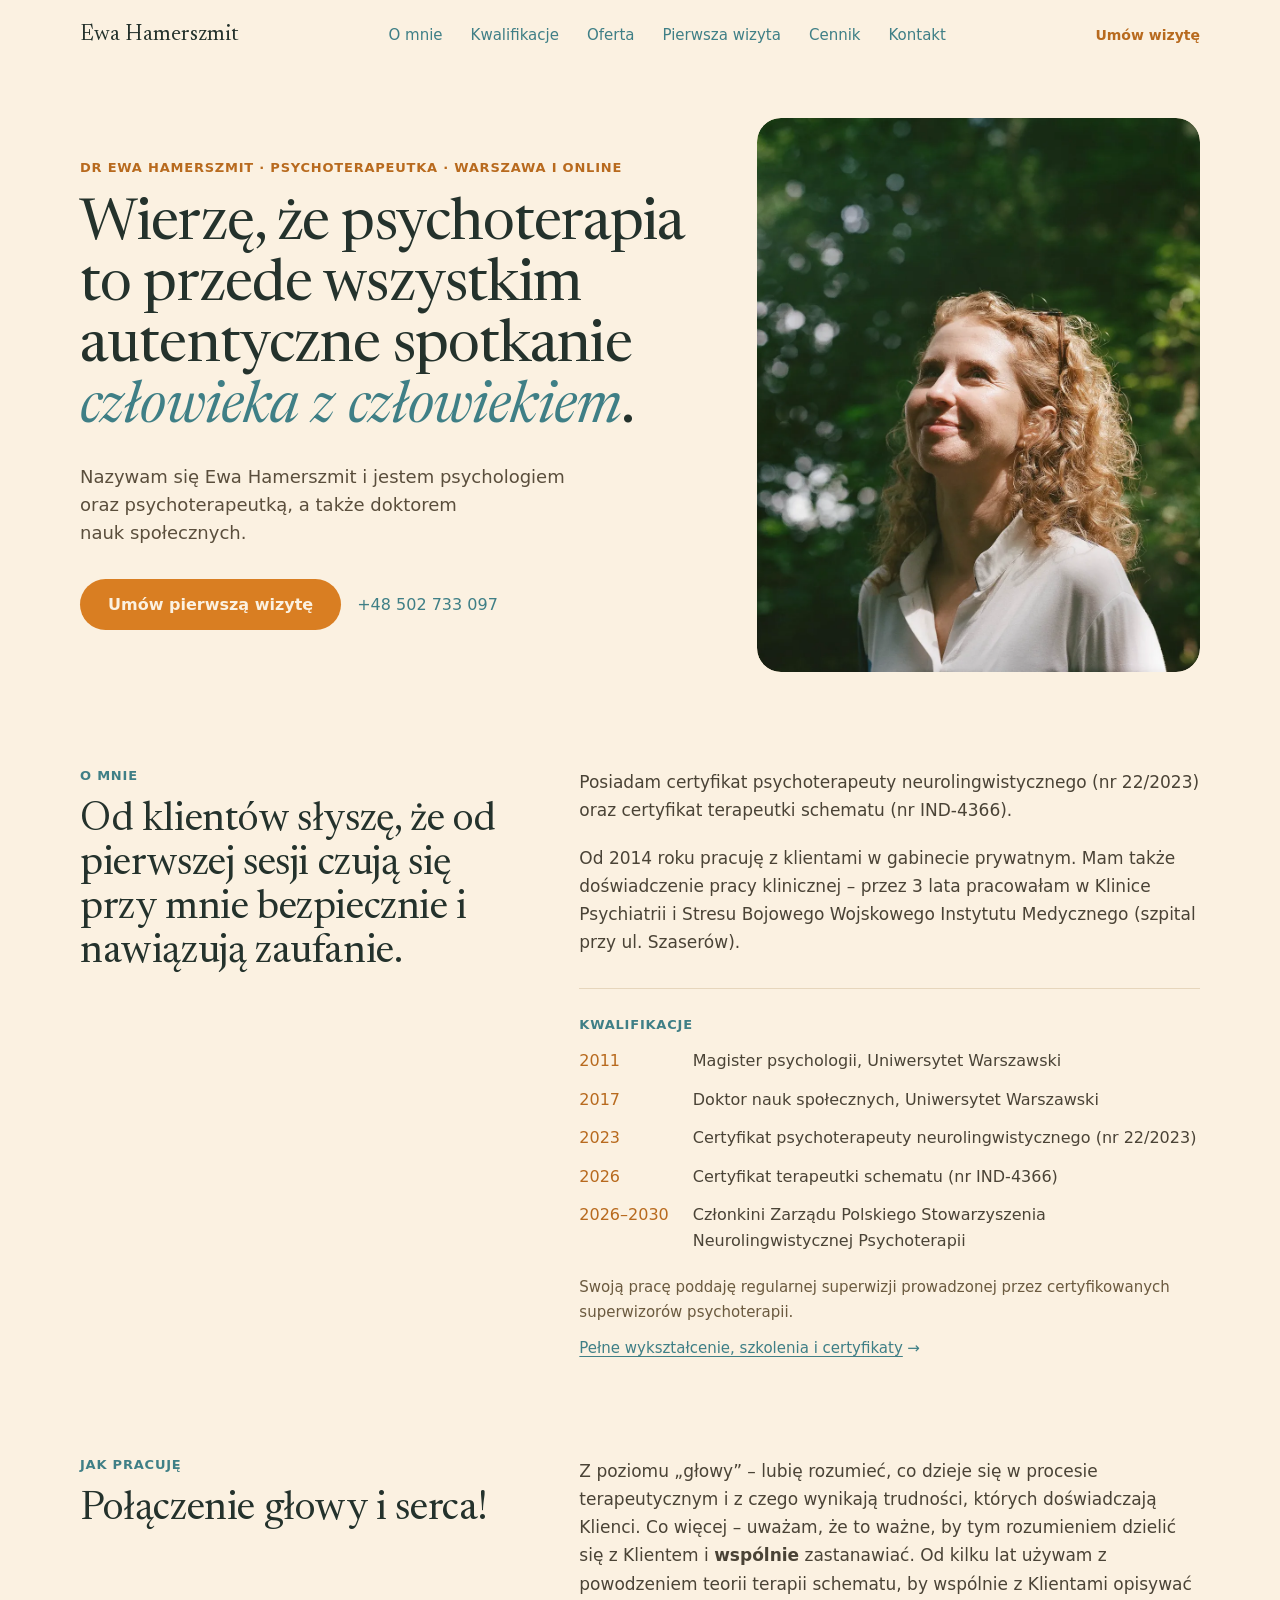
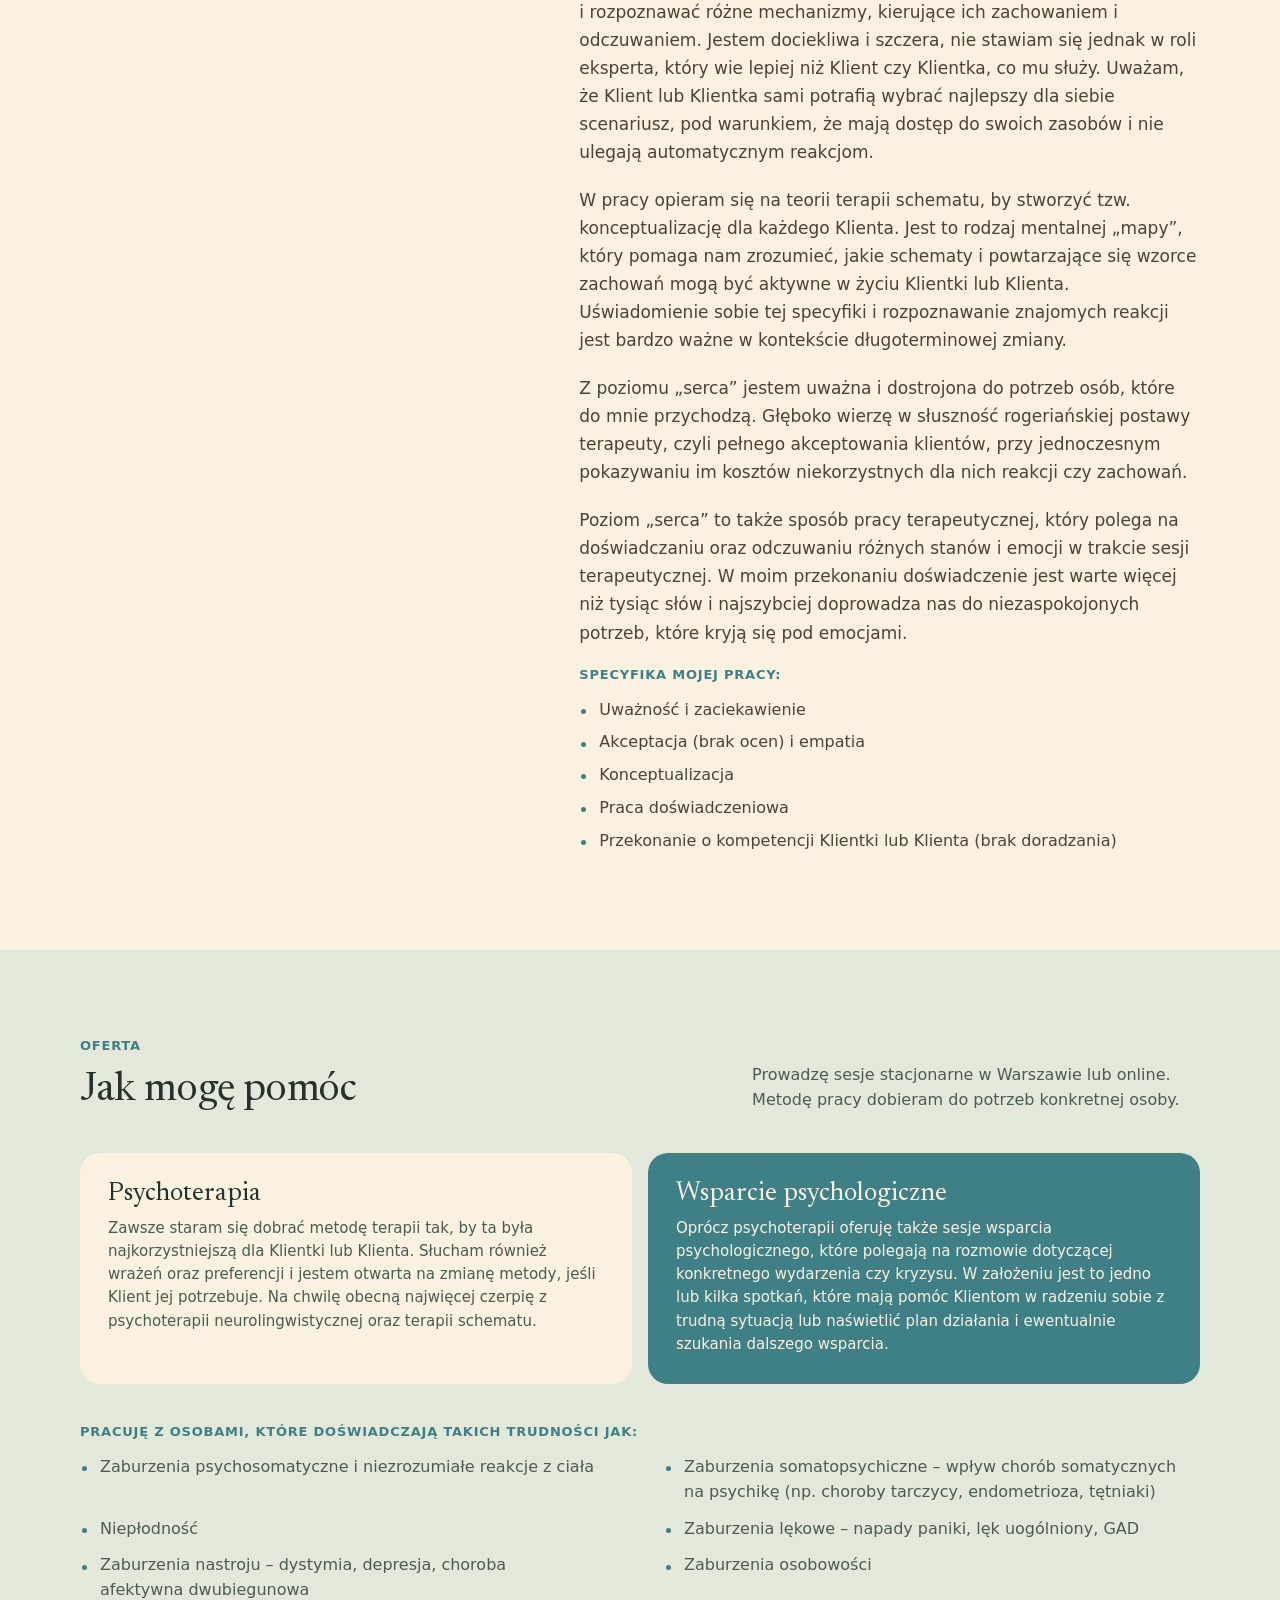
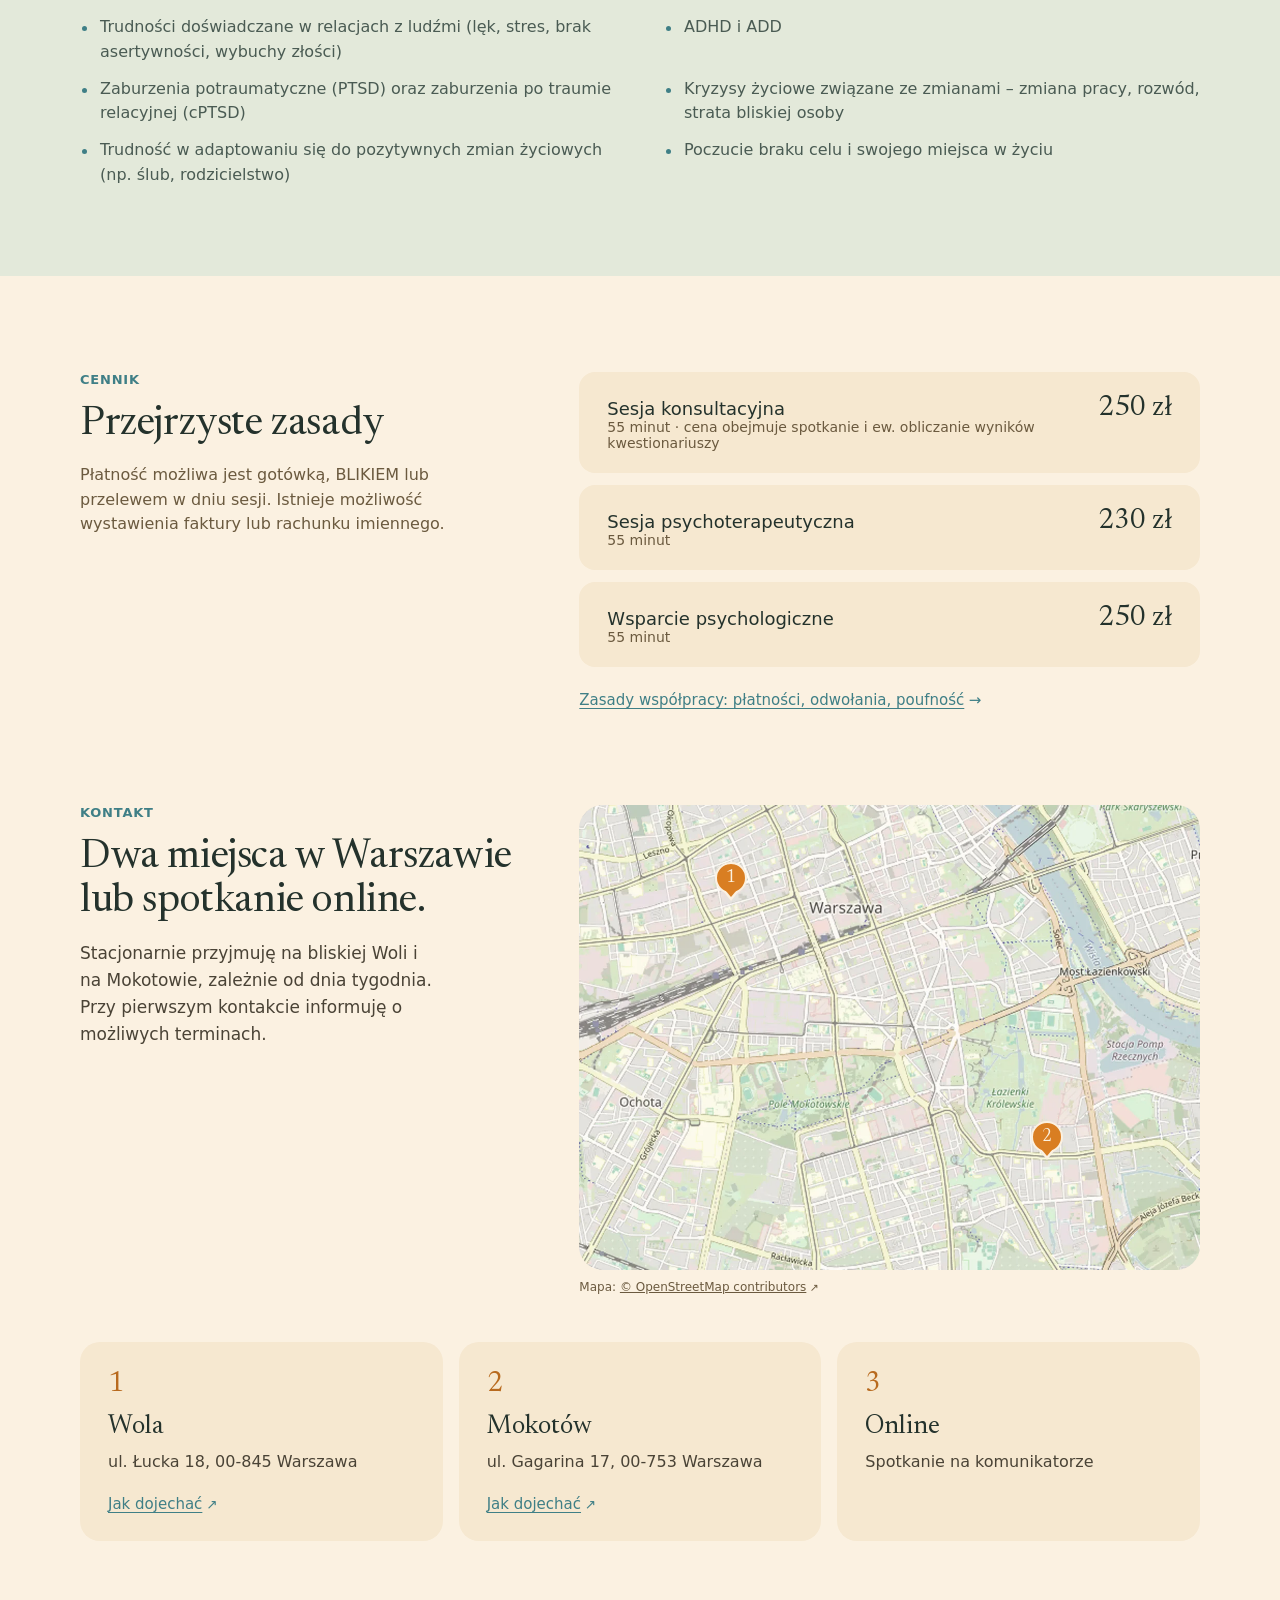
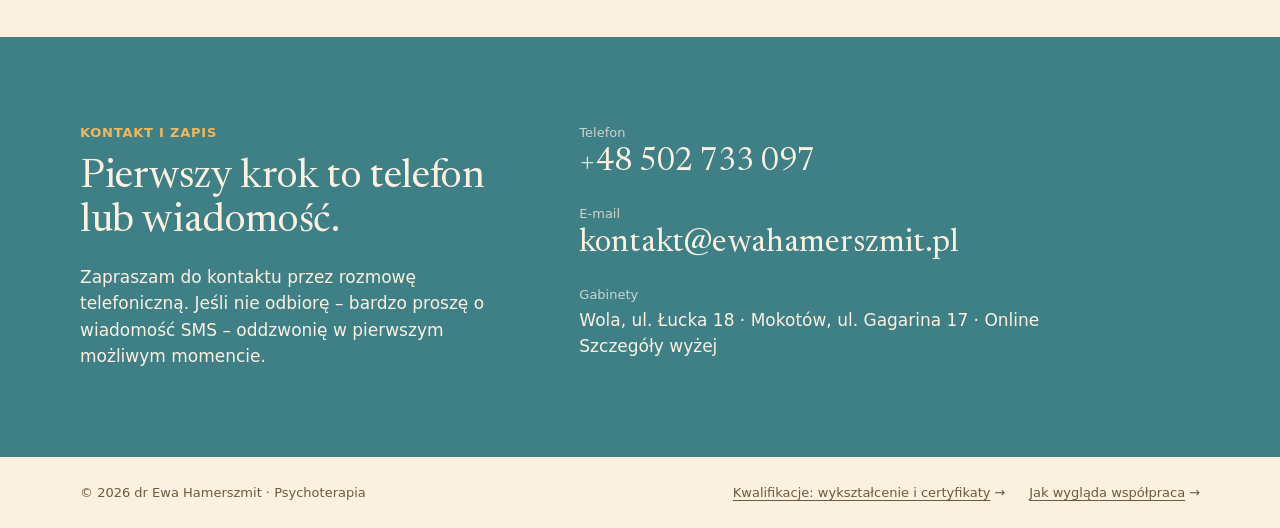
==== index.html @ 4d5da5e4 "Cennik: Wsparcie psychologiczne 55 minut Co-Authored-By: Claude Opus 5.5 <noreply@anthropic.com>" ====
<!DOCTYPE html>
<html lang="pl">
<head>
<meta charset="utf-8">
<meta name="viewport" content="width=device-width, initial-scale=1">

<title>dr Ewa Hamerszmit — psychoterapeutka w Warszawie i online</title>
<meta name="description" content="Psychoterapia neurolingwistyczna i terapia schematu dla dorosłych. Dr Ewa Hamerszmit, psycholog i psychoterapeutka. Gabinety w Warszawie oraz spotkania online.">

<!-- TODO: klientka — domena ewahamerszmit.pl jeszcze niekupiona (canonical, og:url, og:image, JSON-LD) -->
<link rel="canonical" href="https://ewahamerszmit.pl/">

<meta property="og:type" content="website">
<meta property="og:locale" content="pl_PL">
<meta property="og:title" content="dr Ewa Hamerszmit — psychoterapeutka w Warszawie i online">
<meta property="og:description" content="Psychoterapia neurolingwistyczna i terapia schematu dla dorosłych. Gabinety w Warszawie oraz spotkania online.">
<meta property="og:url" content="https://ewahamerszmit.pl/">
<!-- TODO: klientka — przygotować og-image.png (1200×630 px) w katalogu głównym; plik jeszcze nie istnieje -->
<meta property="og:image" content="https://ewahamerszmit.pl/og-image.png">
<meta name="twitter:card" content="summary">

<meta name="theme-color" content="#FBF1E1">
<link rel="icon" href="favicon.svg" type="image/svg+xml">

<link rel="preload" href="fonts/newsreader-latin.woff2" as="font" type="font/woff2" crossorigin>
<link rel="preload" href="fonts/figtree-latin.woff2" as="font" type="font/woff2" crossorigin>
<link rel="stylesheet" href="css/fonts.css">
<link rel="stylesheet" href="css/styles.css">
<script src="js/nav.js" defer></script>

<!-- TODO: klientka — w JSON-LD do uzupełnienia: e-mail (domena), adresy obu gabinetów w "location" (ulica z numerem, kod pocztowy, współrzędne), domena -->
<script type="application/ld+json">
{
  "@context": "https://schema.org",
  "@type": ["MedicalBusiness", "LocalBusiness"],
  "@id": "https://ewahamerszmit.pl/#gabinet",
  "name": "Ewa Hamerszmit — psychoterapia",
  "description": "Psychoterapia neurolingwistyczna i terapia schematu dla dorosłych. Gabinety w Warszawie (Wola, Mokotów) oraz spotkania online.",
  "url": "https://ewahamerszmit.pl/",
  "telephone": "+48502733097",
  "email": "kontakt@ewahamerszmit.pl",
  "founder": { "@id": "https://ewahamerszmit.pl/#ewa-hamerszmit" },
  "employee": {
    "@type": "Person",
    "@id": "https://ewahamerszmit.pl/#ewa-hamerszmit",
    "name": "Ewa Hamerszmit",
    "honorificPrefix": "dr",
    "jobTitle": "Psycholog, psychoterapeutka",
    "url": "https://ewahamerszmit.pl/kwalifikacje.html",
    "telephone": "+48502733097",
    "alumniOf": { "@type": "CollegeOrUniversity", "name": "Uniwersytet Warszawski" },
    "hasCredential": [
      {
        "@type": "EducationalOccupationalCredential",
        "name": "Certyfikat psychoterapeuty neurolingwistycznego",
        "credentialCategory": "certyfikat",
        "identifier": "22/2023"
      },
      {
        "@type": "EducationalOccupationalCredential",
        "name": "Certyfikat terapeutki schematu",
        "credentialCategory": "certyfikat",
        "identifier": "IND-4366"
      }
    ],
    "memberOf": [
      { "@type": "Organization", "name": "Polskie Stowarzyszenie Neurolingwistycznej Psychoterapii" },
      { "@type": "Organization", "name": "International Society of Schema Therapy" }
    ],
    "knowsAbout": [
      "Psychoterapia neurolingwistyczna",
      "Terapia schematu",
      "Zaburzenia lękowe",
      "Depresja",
      "Zaburzenia potraumatyczne",
      "Zaburzenia psychosomatyczne",
      "Zaburzenia osobowości",
      "ADHD u dorosłych",
      "Niepłodność",
      "Kryzysy życiowe"
    ]
  },
  "location": [
    {
      "@type": "Place",
      "name": "Gabinet Wola",
      "address": {
        "@type": "PostalAddress",
        "streetAddress": "ul. Łucka 18",
        "addressLocality": "Warszawa",
        "postalCode": "00-845",
        "addressCountry": "PL"
      },
      "geo": { "@type": "GeoCoordinates", "latitude": 52.23269, "longitude": 20.98764 }
    },
    {
      "@type": "Place",
      "name": "Gabinet Mokotów",
      "address": {
        "@type": "PostalAddress",
        "streetAddress": "ul. Jurija Gagarina 17",
        "addressLocality": "Warszawa",
        "postalCode": "00-753",
        "addressCountry": "PL"
      },
      "geo": { "@type": "GeoCoordinates", "latitude": 52.20633, "longitude": 21.03996 }
    }
  ],
  "areaServed": [
    { "@type": "City", "name": "Warszawa" },
    { "@type": "Country", "name": "Polska" }
  ],
  "knowsAbout": [
    "Psychoterapia neurolingwistyczna",
    "Terapia schematu",
    "Wsparcie psychologiczne",
    "Zaburzenia lękowe",
    "Depresja",
    "Zaburzenia potraumatyczne",
    "Zaburzenia psychosomatyczne"
  ],
  "priceRange": "230–250 zł",
  "currenciesAccepted": "PLN",
  "paymentAccepted": "Gotówka, BLIK, przelew",
  "hasOfferCatalog": {
    "@type": "OfferCatalog",
    "name": "Cennik",
    "itemListElement": [
      {
        "@type": "Offer",
        "price": "250",
        "priceCurrency": "PLN",
        "itemOffered": { "@type": "Service", "name": "Sesja konsultacyjna", "description": "55 min; obejmuje ewentualne opracowanie kwestionariuszy" }
      },
      {
        "@type": "Offer",
        "price": "230",
        "priceCurrency": "PLN",
        "itemOffered": { "@type": "Service", "name": "Sesja psychoterapeutyczna", "description": "55 min; stacjonarnie w Warszawie lub online" }
      },
      {
        "@type": "Offer",
        "price": "250",
        "priceCurrency": "PLN",
        "itemOffered": { "@type": "Service", "name": "Wsparcie psychologiczne", "description": "55 min" }
      }
    ]
  }
}
</script>
</head>
<body>

<a class="skip-link" href="#tresc">Przejdź do treści</a>

<header>
  <nav class="nav wrap" id="nawigacja" aria-label="Główna nawigacja">
    <a class="nav__logo" href="#top">Ewa Hamerszmit</a>

    <ul class="nav__links" id="menu">
      <li><a href="#o-mnie">O mnie</a></li>
      <li><a href="kwalifikacje.html">Kwalifikacje</a></li>
      <li><a href="#oferta">Oferta</a></li>
      <li><a href="pierwsza-wizyta.html">Pierwsza wizyta</a></li>
      <li><a href="#cennik">Cennik</a></li>
      <li><a href="#gabinety">Kontakt</a></li>
    </ul>

    <div class="nav__actions">
      <a class="nav__cta" href="#kontakt">Umów wizytę</a>
      <!-- Przycisk menu mobilnego: odsłaniany przez js/nav.js (bez JS pozostaje ukryty) -->
      <button class="nav__toggle" type="button" aria-expanded="false" aria-controls="menu" hidden>
        <span class="nav__toggle-bars" aria-hidden="true"></span>
        <span class="visually-hidden">Menu</span>
      </button>
    </div>
  </nav>
</header>

<main id="tresc" tabindex="-1">

  <!-- ===== Hero ===== -->
  <section id="top" class="wrap g2 hero sec" aria-labelledby="hero-title">
    <div>
      <p class="eyebrow eyebrow--hero">DR EWA HAMERSZMIT · PSYCHOTERAPEUTKA · WARSZAWA I ONLINE</p>
      <h1 class="hero__title" id="hero-title">Wierzę, że psychoterapia to przede wszystkim autentyczne spotkanie <em>człowieka&nbsp;z człowiekiem</em>.</h1>
      <p class="hero__lead">Nazywam się Ewa Hamerszmit i jestem psychologiem oraz psychoterapeutką, a także doktorem nauk społecznych.</p>
      <div class="hero__actions">
        <a class="btn" href="#kontakt">Umów pierwszą wizytę</a>
        <!-- TODO: klientka — potwierdzić, że numer BLIK to też numer kontaktowy -->
        <a class="hero__phone" href="tel:+48502733097">+48 502 733 097</a>
      </div>
    </div>
    <div class="hero__media">
      <div class="portrait portrait--hero">
        <img src="img/portret-hero.webp" alt="Ewa Hamerszmit, psychoterapeutka, portret" width="1000" height="1250" loading="eager" fetchpriority="high" decoding="async">
      </div>
    </div>
  </section>

  <!-- ===== O mnie (skrót; pełna wersja na podstronie kwalifikacje.html) ===== -->
  <section id="o-mnie" class="wrap g2 sec--bottom" aria-labelledby="o-mnie-title">
    <div>
      <p class="eyebrow">O MNIE</p>
      <h2 class="h2 about__title" id="o-mnie-title">Od klientów słyszę, że od pierwszej sesji czują się przy mnie bezpiecznie i nawiązują zaufanie.</h2>
    </div>
    <div class="about__body">
      <p>Posiadam certyfikat psychoterapeuty neurolingwistycznego (nr 22/2023) oraz certyfikat terapeutki schematu (nr IND-4366).</p>
      <!-- TODO: klientka — potwierdzić nazwę: w tekście źródłowym raz „Wojskowy”, raz „Warszawski Instytut Medyczny” -->
      <p>Od 2014 roku pracuję z klientami w gabinecie prywatnym. Mam także doświadczenie pracy klinicznej – przez 3 lata pracowałam w Klinice Psychiatrii i Stresu Bojowego Wojskowego Instytutu Medycznego (szpital przy ul. Szaserów).</p>
      <div class="edu">
        <h3 class="eyebrow" id="edu-title">KWALIFIKACJE</h3>
        <dl class="edu__list" aria-labelledby="edu-title">
          <dt>2011</dt>
          <dd>Magister psychologii, Uniwersytet Warszawski</dd>
          <dt>2017</dt>
          <dd>Doktor nauk społecznych, Uniwersytet Warszawski</dd>
          <dt>2023</dt>
          <dd>Certyfikat psychoterapeuty neurolingwistycznego (nr 22/2023)</dd>
          <dt>2026</dt>
          <dd>Certyfikat terapeutki schematu (nr IND-4366)</dd>
          <dt>2026–2030</dt>
          <dd>Członkini Zarządu Polskiego Stowarzyszenia Neurolingwistycznej Psychoterapii</dd>
        </dl>
        <p class="edu__note">Swoją pracę poddaję regularnej superwizji prowadzonej przez certyfikowanych superwizorów psychoterapii.</p>
        <a class="text-link link-page" href="kwalifikacje.html">Pełne wykształcenie, szkolenia i certyfikaty</a>
      </div>
    </div>
  </section>

  <!-- ===== Jak pracuję ===== -->
  <section id="jak-pracuje" class="wrap g2 sec--bottom" aria-labelledby="jak-pracuje-title">
    <div>
      <p class="eyebrow">JAK PRACUJĘ</p>
      <h2 class="h2 why__title" id="jak-pracuje-title">Połączenie głowy i&nbsp;serca!</h2>
    </div>
    <div class="about__body">
      <p>Z poziomu „głowy” – lubię rozumieć, co dzieje się w procesie terapeutycznym i z czego wynikają trudności, których doświadczają Klienci. Co więcej – uważam, że to ważne, by tym rozumieniem dzielić się z Klientem i <strong>wspólnie</strong> zastanawiać. Od kilku lat używam z powodzeniem teorii terapii schematu, by wspólnie z Klientami opisywać i rozpoznawać różne mechanizmy, kierujące ich zachowaniem i odczuwaniem. Jestem dociekliwa i szczera, nie stawiam się jednak w roli eksperta, który wie lepiej niż Klient czy Klientka, co mu służy. Uważam, że Klient lub Klientka sami potrafią wybrać najlepszy dla siebie scenariusz, pod warunkiem, że mają dostęp do swoich zasobów i nie ulegają automatycznym reakcjom.</p>
      <p>W pracy opieram się na teorii terapii schematu, by stworzyć tzw. konceptualizację dla każdego Klienta. Jest to rodzaj mentalnej „mapy”, który pomaga nam zrozumieć, jakie schematy i powtarzające się wzorce zachowań mogą być aktywne w życiu Klientki lub Klienta. Uświadomienie sobie tej specyfiki i rozpoznawanie znajomych reakcji jest bardzo ważne w kontekście długoterminowej zmiany.</p>
      <p>Z poziomu „serca” jestem uważna i dostrojona do potrzeb osób, które do mnie przychodzą. Głęboko wierzę w słuszność rogeriańskiej postawy terapeuty, czyli pełnego akceptowania klientów, przy jednoczesnym pokazywaniu im kosztów niekorzystnych dla nich reakcji czy zachowań. </p>
      <p>Poziom „serca” to także sposób pracy terapeutycznej, który polega na doświadczaniu oraz odczuwaniu różnych stanów i emocji w trakcie sesji terapeutycznej. W moim przekonaniu doświadczenie jest warte więcej niż tysiąc słów i najszybciej doprowadza nas do niezaspokojonych potrzeb, które kryją się pod emocjami.</p>
      <div>
        <h3 class="eyebrow" id="specyfika-title">Specyfika mojej pracy:</h3>
        <ul class="bullets" aria-labelledby="specyfika-title">
          <li>Uważność i zaciekawienie</li>
          <li>Akceptacja (brak ocen) i empatia</li>
          <li>Konceptualizacja</li>
          <li>Praca doświadczeniowa</li>
          <li>Przekonanie o kompetencji Klientki lub Klienta (brak doradzania)</li>
          
        </ul>
      </div>
    </div>
  </section>

  <!-- ===== Oferta (pas pełnej szerokości) ===== -->
  <section id="oferta" class="band band--mint" aria-labelledby="oferta-title">
    <div class="wrap">
      <div class="offer__head">
        <div>
          <p class="eyebrow">OFERTA</p>
          <h2 class="h2" id="oferta-title">Jak mogę pomóc</h2>
        </div>
        <p class="offer__intro">Prowadzę sesje stacjonarne w Warszawie lub online. Metodę pracy dobieram do potrzeb konkretnej osoby.</p>
      </div>
      <ul class="offer offer--2">
        <li class="card">
          <h3 class="card__title">Psychoterapia</h3>
          <p class="card__text">Zawsze staram się dobrać metodę terapii tak, by ta była najkorzystniejszą dla Klientki lub Klienta. Słucham również wrażeń oraz preferencji i jestem otwarta na zmianę metody, jeśli Klient jej potrzebuje. Na chwilę obecną najwięcej czerpię z psychoterapii neurolingwistycznej oraz terapii schematu.</p>
        </li>
        <li class="card card--accent">
          <h3 class="card__title">Wsparcie psychologiczne</h3>
          <p class="card__text">Oprócz psychoterapii oferuję także sesje wsparcia psychologicznego, które polegają na rozmowie dotyczącej konkretnego wydarzenia czy kryzysu. W założeniu jest to jedno lub kilka spotkań, które mają pomóc Klientom w radzeniu sobie z trudną sytuacją lub naświetlić plan działania i ewentualnie szukania dalszego wsparcia.</p>
        </li>
      </ul>

      <div class="concerns">
        <h3 class="eyebrow" id="zagadnienia-title">Pracuję z osobami, które doświadczają takich trudności jak:</h3>
        <ul class="bullets bullets--2col" aria-labelledby="zagadnienia-title">
          <li>Zaburzenia psychosomatyczne i niezrozumiałe reakcje z ciała</li>
          <li>Zaburzenia somatopsychiczne – wpływ chorób somatycznych na psychikę (np. choroby tarczycy, endometrioza, tętniaki)
</li>
          <li>Niepłodność</li>
          <li>Zaburzenia lękowe – napady paniki, lęk uogólniony, GAD</li>
          <li>Zaburzenia nastroju – dystymia, depresja, choroba afektywna dwubiegunowa</li>
          <li>Zaburzenia osobowości</li>
          <li>Trudności doświadczane w relacjach z ludźmi (lęk, stres, brak asertywności, wybuchy złości)</li>
          <li>ADHD i ADD</li>
          <li>Zaburzenia potraumatyczne (PTSD) oraz zaburzenia po traumie relacyjnej (cPTSD)</li>
          <li>Kryzysy życiowe związane ze zmianami – zmiana pracy, rozwód, strata bliskiej osoby</li>
          <li>Trudność w adaptowaniu się do pozytywnych zmian życiowych (np. ślub, rodzicielstwo)</li>
          <li>Poczucie braku celu i swojego miejsca w życiu</li>
        </ul>
      </div>
    </div>
  </section>

  <!-- ===== Cennik ===== -->
  <section id="cennik" class="wrap g2 sec" aria-labelledby="cennik-title">
    <div>
      <p class="eyebrow">CENNIK</p>
      <h2 class="h2 pricing__title" id="cennik-title">Przejrzyste zasady</h2>
      <p class="pricing__note">Płatność możliwa jest gotówką, BLIKIEM lub przelewem w dniu sesji. Istnieje możliwość wystawienia faktury lub rachunku imiennego.</p>
    </div>
    <div>
      <ul class="prices">
        <li class="price">
          <div>
            <div class="price__name">Sesja konsultacyjna</div>
            <div class="price__meta">55 minut · cena obejmuje spotkanie i ew. obliczanie wyników kwestionariuszy</div>
          </div>
          <div class="price__amount">250 zł</div>
        </li>
        <li class="price">
          <div>
            <div class="price__name">Sesja psychoterapeutyczna</div>
            <div class="price__meta">55 minut</div>
          </div>
          <div class="price__amount">230 zł</div>
        </li>
        <li class="price">
          <div>
            <div class="price__name">Wsparcie psychologiczne</div>
            <div class="price__meta">55 minut</div>
          </div>
          <div class="price__amount">250 zł</div>
        </li>
      </ul>
      <a class="text-link link-page" href="pierwsza-wizyta.html">Zasady współpracy: płatności, odwołania, poufność</a>
    </div>
  </section>

  <!-- ===== Kontakt: gabinety i online (id „gabinety” zostaje; link „Kontakt” w menu prowadzi tutaj) ===== -->
  <section id="gabinety" class="wrap sec--bottom" aria-labelledby="gabinety-title">
    <div class="g2 places__head">
      <div>
        <p class="eyebrow">KONTAKT</p>
        <h2 class="h2 places__title" id="gabinety-title">Dwa miejsca w&nbsp;Warszawie lub spotkanie online.</h2>
        <p class="places__intro">Stacjonarnie przyjmuję na bliskiej Woli i na Mokotowie, zależnie od dnia tygodnia. Przy pierwszym kontakcie informuję o możliwych terminach.</p>
      </div>
      <figure class="map">
        <div class="map__frame">
          <!-- Statyczna mapa z kafelków OpenStreetMap, generowana skryptem scripts/make-map.py.
               Pozycje pinezek (--x/--y) wypisuje ten skrypt; po zmianie adresu przegenerować mapę i przekleić wartości. -->
          <img src="img/mapa-warszawa.webp" alt="Mapa centrum Warszawy z zaznaczonymi gabinetami: 1 na Woli przy ul. Łuckiej 18, 2 na Mokotowie przy ul. Gagarina 17" width="1200" height="900" loading="lazy" decoding="async">
          <a class="pin" href="#gabinet-1" style="--x:24.5%;--y:20.6%" aria-label="Gabinet 1, Wola, ul. Łucka 18">1</a>
          <a class="pin" href="#gabinet-2" style="--x:75.3%;--y:76.3%" aria-label="Gabinet 2, Mokotów, ul. Gagarina 17">2</a>
        </div>
        <figcaption class="map__credit">Mapa: <a class="link-ext" href="https://www.openstreetmap.org/copyright" rel="noopener">© OpenStreetMap contributors</a></figcaption>
      </figure>
    </div>

    <ul class="places">
      <li class="place" id="gabinet-1">
        <span class="place__num" aria-hidden="true">1</span>
        <h3 class="place__title">Wola</h3>
        <address class="place__address">ul. Łucka 18, 00-845 Warszawa</address>
        <a class="place__link link-ext" href="https://www.google.com/maps/search/?api=1&amp;query=%C5%81ucka%2018%2C%2000-845%20Warszawa" target="_blank" rel="noopener">Jak dojechać<span class="visually-hidden"> do gabinetu na Woli (otwiera się w nowej karcie)</span></a>
      </li>
      <li class="place" id="gabinet-2">
        <span class="place__num" aria-hidden="true">2</span>
        <h3 class="place__title">Mokotów</h3>
        <address class="place__address">ul. Gagarina 17, 00-753 Warszawa</address>
        <a class="place__link link-ext" href="https://www.google.com/maps/search/?api=1&amp;query=Gagarina%2017%2C%2000-753%20Warszawa" target="_blank" rel="noopener">Jak dojechać<span class="visually-hidden"> do gabinetu na Mokotowie (otwiera się w nowej karcie)</span></a>
      </li>
      <li class="place" id="gabinet-online">
        <span class="place__num" aria-hidden="true">3</span>
        <h3 class="place__title">Online</h3>
        <p class="place__address">Spotkanie na komunikatorze</p>
      </li>
    </ul>
  </section>

  <!--
    ===== Opinie =====
    Sekcja UKRYTA CELOWO (atrybut hidden). Kodeksy etyczne psychoterapeutów są sceptyczne
    wobec publikowania opinii pacjentów. Jeśli klientka ma pisemne zgody i chce pokazać
    opinie, wystarczy usunąć atrybut hidden z <section> poniżej (i podmienić treści).
  -->
  <section id="opinie" class="wrap sec--bottom" aria-labelledby="opinie-title" hidden>
    <h2 class="eyebrow reviews__label" id="opinie-title">OPINIE</h2>
    <div class="reviews">
      <!-- TODO: klientka — treść i podpis opinii (1/3) -->
      <figure class="review">
        <blockquote>„Placeholder opinii — dwa, trzy zdania o tym, co zmieniło się dzięki terapii.”</blockquote>
        <figcaption>— M., 34 lata</figcaption>
      </figure>
      <!-- TODO: klientka — treść i podpis opinii (2/3) -->
      <figure class="review">
        <blockquote>„Placeholder opinii — o atmosferze spotkań i poczuciu bezpieczeństwa.”</blockquote>
        <figcaption>— K., 41 lat</figcaption>
      </figure>
      <!-- TODO: klientka — treść i podpis opinii (3/3) -->
      <figure class="review">
        <blockquote>„Placeholder opinii — o konkretnych narzędziach, które zostały na dłużej.”</blockquote>
        <figcaption>— A., 29 lat</figcaption>
      </figure>
    </div>
  </section>

  <!-- ===== Kontakt (pas pełnej szerokości) ===== -->
  <section id="kontakt" class="band band--teal" aria-labelledby="kontakt-title">
    <div class="wrap g2">
      <div>
        <p class="eyebrow eyebrow--on-teal">KONTAKT I ZAPIS</p>
        <h2 class="h2 contact__title" id="kontakt-title">Pierwszy krok to telefon lub&nbsp;wiadomość.</h2>
        <p class="contact__intro">Zapraszam do kontaktu przez rozmowę telefoniczną. Jeśli nie odbiorę – bardzo proszę o wiadomość SMS – oddzwonię w pierwszym możliwym momencie.</p>
      </div>
      <address class="contact__list">
        <div>
          <div class="contact__label">Telefon</div>
          <!-- TODO: klientka — potwierdzić, że numer BLIK to też numer kontaktowy -->
          <a class="contact__link" href="tel:+48502733097">+48 502 733 097</a>
        </div>
        <div>
          <div class="contact__label">E-mail</div>
          <!-- TODO: klientka — domena do kupienia; ustawić przekierowanie na skrzynkę Gmail -->
          <a class="contact__link contact__link--mail" href="mailto:kontakt@ewahamerszmit.pl">kontakt@ewahamerszmit.pl</a>
        </div>
        <div>
          <div class="contact__label">Gabinety</div>
          <div class="contact__address">Wola, ul. Łucka 18 · Mokotów, ul. Gagarina 17 · Online<br><a class="contact__more" href="#gabinety">Szczegóły wyżej</a></div>
        </div>
      </address>
    </div>
  </section>

</main>

<footer class="footer">
  <span>© 2026 dr Ewa Hamerszmit · Psychoterapia</span>
  <nav class="footer__links" aria-label="Więcej informacji">
    <a class="link-page" href="kwalifikacje.html">Kwalifikacje: wykształcenie i certyfikaty</a>
    <a class="link-page" href="pierwsza-wizyta.html">Jak wygląda współpraca</a>
  </nav>
</footer>

</body>
</html>
---- css/fonts.css ----
/*
  Fonty hostowane lokalnie (bez połączeń z Google Fonts).
  Źródło: Google Fonts (licencja SIL Open Font License 1.1), pliki woff2 typu variable.
  - Newsreader: oś opsz 6..72 (optical size, włączana automatycznie przez font-optical-sizing: auto),
    wght 300..600, kroje normal i italic.
  - Figtree: wght 400..600.
  Subsety: latin + latin-ext (polskie znaki ą ć ę ł ń ś ź ż są w latin-ext, „ó” w latin).
*/

/* Newsreader — normal, latin-ext */
@font-face {
  font-family: 'Newsreader';
  font-style: normal;
  font-weight: 300 600;
  font-display: swap;
  src: url('../fonts/newsreader-latin-ext.woff2') format('woff2');
  unicode-range: U+0100-02BA, U+02BD-02C5, U+02C7-02CC, U+02CE-02D7, U+02DD-02FF, U+0304, U+0308, U+0329, U+1D00-1DBF, U+1E00-1E9F, U+1EF2-1EFF, U+2020, U+20A0-20AB, U+20AD-20C0, U+2113, U+2C60-2C7F, U+A720-A7FF;
}

/* Newsreader — normal, latin */
@font-face {
  font-family: 'Newsreader';
  font-style: normal;
  font-weight: 300 600;
  font-display: swap;
  src: url('../fonts/newsreader-latin.woff2') format('woff2');
  unicode-range: U+0000-00FF, U+0131, U+0152-0153, U+02BB-02BC, U+02C6, U+02DA, U+02DC, U+0304, U+0308, U+0329, U+2000-206F, U+20AC, U+2122, U+2191, U+2193, U+2212, U+2215, U+FEFF, U+FFFD;
}

/* Newsreader — italic, latin-ext */
@font-face {
  font-family: 'Newsreader';
  font-style: italic;
  font-weight: 300 600;
  font-display: swap;
  src: url('../fonts/newsreader-italic-latin-ext.woff2') format('woff2');
  unicode-range: U+0100-02BA, U+02BD-02C5, U+02C7-02CC, U+02CE-02D7, U+02DD-02FF, U+0304, U+0308, U+0329, U+1D00-1DBF, U+1E00-1E9F, U+1EF2-1EFF, U+2020, U+20A0-20AB, U+20AD-20C0, U+2113, U+2C60-2C7F, U+A720-A7FF;
}

/* Newsreader — italic, latin */
@font-face {
  font-family: 'Newsreader';
  font-style: italic;
  font-weight: 300 600;
  font-display: swap;
  src: url('../fonts/newsreader-italic-latin.woff2') format('woff2');
  unicode-range: U+0000-00FF, U+0131, U+0152-0153, U+02BB-02BC, U+02C6, U+02DA, U+02DC, U+0304, U+0308, U+0329, U+2000-206F, U+20AC, U+2122, U+2191, U+2193, U+2212, U+2215, U+FEFF, U+FFFD;
}

/* Figtree — normal, latin-ext */
@font-face {
  font-family: 'Figtree';
  font-style: normal;
  font-weight: 400 600;
  font-display: swap;
  src: url('../fonts/figtree-latin-ext.woff2') format('woff2');
  unicode-range: U+0100-02BA, U+02BD-02C5, U+02C7-02CC, U+02CE-02D7, U+02DD-02FF, U+0304, U+0308, U+0329, U+1D00-1DBF, U+1E00-1E9F, U+1EF2-1EFF, U+2020, U+20A0-20AB, U+20AD-20C0, U+2113, U+2C60-2C7F, U+A720-A7FF;
}

/* Figtree — normal, latin */
@font-face {
  font-family: 'Figtree';
  font-style: normal;
  font-weight: 400 600;
  font-display: swap;
  src: url('../fonts/figtree-latin.woff2') format('woff2');
  unicode-range: U+0000-00FF, U+0131, U+0152-0153, U+02BB-02BC, U+02C6, U+02DA, U+02DC, U+0304, U+0308, U+0329, U+2000-206F, U+20AC, U+2122, U+2191, U+2193, U+2212, U+2215, U+FEFF, U+FFFD;
}
---- css/styles.css ----
/* ==========================================================================
   Strona psychoterapeutki — style główne
   Wartości (kolory, rozmiary, odstępy, breakpointy) 1:1 z handoffu projektowego.
   Breakpointy: 760px (układ 1-kolumnowy, menu mobilne, oferta i karty gabinetów
   1 kolumna, lista zagadnień 1 kolumna, galeria certyfikatów 2 kolumny).
   Wcześniejsze 1040px i 560px (oferta 4→2→1) zniknęły razem z czwartą kartą.
   ========================================================================== */

/* ---------- Tokeny ---------- */
:root {
  --teal: #3F7F86;            /* kolor główny: eyebrow, linki nav, kursywa H1, karta Konsultacja, tło Kontakt */
  --bg: #FBF1E1;              /* tło strony */
  --mint: #E3E9DA;            /* tło sekcji Oferta */
  --row: #F6E8D0;             /* tło wierszy cennika (oraz pustych slotów na zdjęcia) */
  --cta: #D97E22;             /* przycisk CTA */
  --cta-hover: #B86A1E;       /* hover CTA, eyebrow hero, numery, lata, podpisy */
  --eyebrow-on-teal: #F2B85B; /* eyebrow na tle teal */
  --ink: #24322C;             /* tekst główny */
  --body: #4A4336;            /* tekst akapitów */
  --lead: #5A4E3C;            /* lead w hero */
  --on-mint: #4A5B53;         /* tekst na tle mięty */
  --muted: #6B5A3F;           /* tekst przygaszony */
  --quote: #3A4A42;           /* cytaty */
  --line: #E6D6BC;            /* linie podziału */

  --serif: 'Newsreader', Georgia, 'Times New Roman', serif;
  --sans: 'Figtree', system-ui, -apple-system, 'Segoe UI', Roboto, Arial, sans-serif;

  --container: 1120px;        /* szerokość treści (bez paddingu bocznego), jak w prototypie */
  --gutter: 32px;
}

/* ---------- Krótki reset ---------- */
*, *::before, *::after { box-sizing: border-box; }
html { -webkit-text-size-adjust: 100%; text-size-adjust: 100%; }
body, h1, h2, h3, p, ul, ol, dl, dd, figure, blockquote, address { margin: 0; }
ul, ol { padding: 0; list-style: none; }
img { display: block; max-width: 100%; height: auto; }
button { font: inherit; color: inherit; }
address { font-style: normal; }

/* Atrybut hidden zawsze wygrywa (m.in. sekcja Opinie, przycisk menu bez JS). */
[hidden] { display: none !important; }

body {
  background: var(--bg);
  color: var(--ink);
  font-family: var(--sans);
  font-optical-sizing: auto;
  -webkit-font-smoothing: antialiased;
  -moz-osx-font-smoothing: grayscale;
}

a { color: var(--ink); }
a:hover { color: var(--teal); }

:focus-visible {
  outline: 2px solid var(--teal);
  outline-offset: 3px;
  border-radius: 4px;
}
/* Na tle teal obwódka w kolorze tła strony, żeby była widoczna. */
.band--teal :focus-visible,
.card--accent :focus-visible { outline-color: var(--bg); }

/* ---------- Pomocnicze ---------- */
.wrap {
  max-width: calc(var(--container) + 2 * var(--gutter));
  margin: 0 auto;
  padding: 0 var(--gutter);
}

.visually-hidden {
  position: absolute !important;
  width: 1px; height: 1px;
  padding: 0; margin: -1px;
  overflow: hidden; clip: rect(0 0 0 0);
  white-space: nowrap; border: 0;
}

.skip-link {
  position: absolute;
  left: 16px; top: -100px;
  z-index: 10;
  background: var(--teal);
  color: var(--bg);
  font-size: 15px;
  font-weight: 600;
  padding: 12px 20px;
  border-radius: 999px;
  text-decoration: none;
}
.skip-link:focus { top: 16px; }
.skip-link:hover { color: var(--bg); }
.skip-link:focus-visible { outline-color: var(--ink); }


/* Siatka 5/7 (domyślna) i 7/5 (hero) */
.g2 {
  display: grid;
  grid-template-columns: minmax(0, 5fr) minmax(0, 7fr);
  gap: 56px;
  align-items: start;
}

/* Sekcje: 96px pionowo */
.sec { padding-top: 96px; padding-bottom: 96px; }
.sec--bottom { padding-bottom: 96px; }
/* Skok do kotwicy: sekcje bez górnego paddingu nie przyklejają się do górnej krawędzi okna */
.sec--bottom[id] { scroll-margin-top: 48px; }

/* Pasy pełnej szerokości: 88px pionowo */
.band { padding-top: 88px; padding-bottom: 88px; }
.band--mint { background: var(--mint); }
.band--teal { background: var(--teal); color: var(--bg); }

/* Eyebrow */
.eyebrow {
  font-family: var(--sans);
  font-size: 13px;
  font-weight: 600;
  letter-spacing: .06em;
  line-height: normal;
  text-transform: uppercase;
  color: var(--teal);
  margin: 0 0 16px;
}
.eyebrow--hero { color: var(--cta-hover); margin-bottom: 20px; text-wrap: pretty; }
.eyebrow--on-teal { color: var(--eyebrow-on-teal); }

/* H2 sekcji */
.h2 {
  font-family: var(--serif);
  font-weight: 400;
  font-size: 40px;
  line-height: 1.1;
  letter-spacing: -.01em;
  margin: 0;
  text-wrap: pretty;
}

/* Sloty na portrety (do czasu dostarczenia zdjęć przez klientkę) */
.portrait {
  position: relative;
  background: var(--row);
  border-radius: 24px;
  overflow: hidden;
}
.portrait img {
  width: 100%;
  height: 100%;
  object-fit: cover;
  border-radius: inherit;
}
.portrait--hero { aspect-ratio: 4 / 5; }
.portrait--about { aspect-ratio: 1 / 1; max-width: 320px; }

/* ==========================================================================
   Nawigacja
   ========================================================================== */
.nav {
  display: flex;
  justify-content: space-between;
  align-items: center;
  flex-wrap: wrap;
  gap: 24px;
  padding-top: 24px;
  padding-bottom: 24px;
}

.nav__logo {
  font-family: var(--serif);
  font-size: 22px;
  text-decoration: none;
}

.nav__links {
  display: flex;
  flex-wrap: wrap;
  gap: 28px;
  font-size: 15px;
  color: var(--teal);
}
.nav__links a { color: inherit; text-decoration: none; }

.nav__actions {
  display: flex;
  align-items: center;
  gap: 12px;
}

.nav__cta {
  font-size: 14px;
  font-weight: 600;
  color: var(--cta-hover);
  text-decoration: none;
  white-space: nowrap;
}
.nav__cta:hover { color: var(--cta-hover); }

/* Przycisk menu (hamburger) — widoczny tylko ≤760px i tylko z JS */
.nav__toggle {
  display: none;
  align-items: center;
  justify-content: center;
  width: 44px;
  height: 44px;
  margin-right: -10px;
  padding: 0;
  background: transparent;
  border: 0;
  border-radius: 999px;
  cursor: pointer;
  color: var(--ink);
}
.nav__toggle-bars,
.nav__toggle-bars::before,
.nav__toggle-bars::after {
  display: block;
  width: 22px;
  height: 2px;
  background: currentColor;
  border-radius: 2px;
}
.nav__toggle-bars { position: relative; }
.nav__toggle-bars::before,
.nav__toggle-bars::after {
  content: '';
  position: absolute;
  left: 0;
}
.nav__toggle-bars::before { top: -7px; }
.nav__toggle-bars::after { top: 7px; }

/* Stan otwarty: ikona zmienia się w „X” (bez animacji) */
.nav__toggle[aria-expanded="true"] .nav__toggle-bars { background: transparent; }
.nav__toggle[aria-expanded="true"] .nav__toggle-bars::before { top: 0; transform: rotate(45deg); }
.nav__toggle[aria-expanded="true"] .nav__toggle-bars::after { top: 0; transform: rotate(-45deg); }

/* ==========================================================================
   Hero
   ========================================================================== */
.hero {
  grid-template-columns: minmax(0, 7fr) minmax(0, 5fr);
  align-items: center;
  padding-top: 48px;
}

.hero__title {
  font-family: var(--serif);
  font-weight: 400;
  font-size: clamp(38px, 5vw, 58px);
  line-height: 1.05;
  letter-spacing: -.015em;
  margin: 0 0 24px;
  text-wrap: pretty;
}
.hero__title em { color: var(--teal); }

.hero__lead {
  font-size: 18px;
  line-height: 1.55;
  color: var(--lead);
  margin: 0 0 32px;
  max-width: 46ch;
  text-wrap: pretty;
}

.hero__actions {
  display: flex;
  flex-wrap: wrap;
  align-items: center;
  gap: 16px;
}

.btn {
  display: inline-block;
  background: var(--cta);
  color: var(--bg);
  font-size: 16px;
  font-weight: 600;
  padding: 16px 28px;
  border-radius: 999px;
  text-decoration: none;
}
.btn:hover { background: var(--cta-hover); color: var(--bg); }

.hero__phone {
  font-size: 16px;
  color: var(--teal);
  text-decoration: none;
}

/* ==========================================================================
   O mnie
   ========================================================================== */
.about__title { margin-bottom: 24px; }

.about__body {
  display: flex;
  flex-direction: column;
  gap: 20px;
  font-size: 17px;
  line-height: 1.65;
  color: var(--body);
  text-wrap: pretty;
}

.edu {
  margin-top: 12px;
  border-top: 1px solid var(--line);
  padding-top: 28px;
}

.edu__list {
  display: grid;
  grid-template-columns: auto minmax(0, 1fr);
  gap: 12px 24px;
  font-size: 16px;
}
.edu__list dt { color: var(--cta-hover); font-variant-numeric: tabular-nums; }
.edu__list dd { margin: 0; }

.edu__note {
  margin-top: 20px;
  font-size: 15px;
  color: var(--muted);
}

/* ==========================================================================
   Oferta
   ========================================================================== */
.offer__head {
  display: flex;
  justify-content: space-between;
  align-items: end;
  flex-wrap: wrap;
  gap: 32px;
  margin-bottom: 40px;
}

.offer__intro {
  max-width: 44ch;
  font-size: 16px;
  line-height: 1.55;
  color: var(--on-mint);
  text-wrap: pretty;
}

.offer {
  display: grid;
  grid-template-columns: repeat(3, minmax(0, 1fr));
  gap: 16px;
}

.card {
  background: var(--bg);
  border-radius: 20px;
  padding: 28px;
}
.card__title {
  font-family: var(--serif);
  font-weight: 400;
  font-size: 26px;
  margin: 0 0 10px;
  text-wrap: pretty;
}
.card__text {
  font-size: 15px;
  line-height: 1.55;
  color: var(--on-mint);
}
.card--accent { background: var(--teal); color: var(--bg); }
.card--accent .card__text { color: inherit; }

/* Z czym można przyjść: lista pod kartami, w tym samym pasie mięty */
.concerns { margin-top: 40px; }

/* Lista z minimalnymi kropkami (zagadnienia w Ofercie, wyjątki od tajemnicy na podstronie) */
.bullets {
  display: grid;
  gap: 12px;
  font-size: 16px;
  line-height: 1.55;
  text-wrap: pretty;
}
.bullets li {
  position: relative;
  padding-left: 20px;
}
.bullets li::before {
  content: '';
  position: absolute;
  left: 2px;
  top: .7em;
  width: 5px;
  height: 5px;
  border-radius: 50%;
  background: var(--teal);
}
.bullets--2col { grid-template-columns: repeat(2, minmax(0, 1fr)); gap: 12px 48px; }
.concerns .bullets { color: var(--on-mint); }

/* ==========================================================================
   Pierwsza wizyta
   ========================================================================== */
.steps { display: grid; }

.step {
  display: grid;
  grid-template-columns: 48px minmax(0, 1fr);
  gap: 20px;
  padding: 24px 0;
  border-top: 1px solid var(--line);
}
.step:last-child { border-bottom: 1px solid var(--line); }

.step__num {
  font-family: var(--serif);
  font-size: 28px;
  color: var(--cta-hover);
  font-variant-numeric: tabular-nums;
}
.step__title {
  font-family: var(--sans);
  font-size: 18px;
  font-weight: 500;
  margin: 0 0 6px;
}
.step__text {
  font-size: 16px;
  line-height: 1.55;
  color: var(--body);
}

/* ==========================================================================
   Rozmowa z człowiekiem (#dlaczego) — komponent kroków bez numerów
   ========================================================================== */
.why__title { margin-bottom: 16px; }

.steps--plain .step {
  grid-template-columns: minmax(0, 1fr);
  gap: 0;
}

.why__outro {
  margin-top: 24px;
  font-size: 16px;
  line-height: 1.55;
  color: var(--muted);
  text-wrap: pretty;
}

/* ==========================================================================
   Cennik
   ========================================================================== */
.pricing__title { margin-bottom: 16px; }

.pricing__note,
.why__note {
  font-size: 16px;
  line-height: 1.55;
  color: var(--muted);
  max-width: 36ch;
  text-wrap: pretty;
}

.prices { display: grid; gap: 12px; }

.price {
  display: flex;
  justify-content: space-between;
  align-items: baseline;
  gap: 24px;
  background: var(--row);
  border-radius: 16px;
  padding: 22px 28px;
}
.price__name { font-size: 18px; font-weight: 500; }
.price__meta { font-size: 14px; color: var(--muted); }
.price__amount {
  font-family: var(--serif);
  font-size: 28px;
  white-space: nowrap;
  font-variant-numeric: tabular-nums;
}

/* ==========================================================================
   Opinie (sekcja domyślnie ukryta atrybutem hidden w HTML)
   ========================================================================== */
.reviews__label { margin-bottom: 32px; }

.reviews {
  display: grid;
  grid-template-columns: repeat(auto-fit, minmax(280px, 1fr));
  gap: 32px 48px;
}

.review blockquote {
  font-family: var(--serif);
  font-size: 22px;
  line-height: 1.4;
  font-style: italic;
  color: var(--quote);
  text-wrap: pretty;
}
.review figcaption {
  font-family: var(--sans);
  font-style: normal;
  font-size: 14px;
  color: var(--cta-hover);
  margin-top: 14px;
}

/* ==========================================================================
   Gabinety
   ========================================================================== */
.places__head { margin-bottom: 48px; }
.places__title { margin-bottom: 16px; }

.places__intro {
  font-size: 17px;
  line-height: 1.6;
  color: var(--body);
  max-width: 38ch;
  text-wrap: pretty;
}

/* Mapa: statyczny obrazek z OSM + pinezki HTML pozycjonowane procentowo (--x, --y) */
.map__frame {
  position: relative;
  aspect-ratio: 4 / 3;
  border-radius: 24px;
  overflow: hidden;
  background: var(--row);
}
.map__frame img {
  width: 100%;
  height: 100%;
  object-fit: cover;
}

.pin {
  position: absolute;
  left: var(--x);
  top: var(--y);
  /* punkt kotwiczenia = czubek ogonka pod kołem */
  transform: translate(-50%, calc(-100% - 7px));
  display: flex;
  align-items: center;
  justify-content: center;
  width: 32px;
  height: 32px;
  border-radius: 50%;
  background: var(--cta);
  border: 2px solid var(--bg);
  color: var(--bg);
  font-family: var(--serif);
  font-size: 18px;
  line-height: 1;
  text-decoration: none;
  font-variant-numeric: tabular-nums;
}
/* Ogonek: trójkąt w kolorze pinezki z obrysem w kolorze tła */
.pin::before,
.pin::after {
  content: '';
  position: absolute;
  left: 50%;
  transform: translateX(-50%);
  border-style: solid;
  border-color: transparent;
}
.pin::before {               /* obrys */
  top: 100%;
  border-width: 9px 7px 0;
  border-top-color: var(--bg);
}
.pin::after {                /* wypełnienie */
  top: calc(100% - 1px);
  border-width: 6px 5px 0;
  border-top-color: var(--cta);
}
.pin:hover { background: var(--cta-hover); color: var(--bg); }
.pin:hover::after { border-top-color: var(--cta-hover); }
.pin:focus-visible {
  outline: 2px solid var(--ink);
  outline-offset: 2px;
  border-radius: 50%;
}

.map__credit {
  margin-top: 10px;
  font-size: 12px;
  color: var(--muted);
}
.map__credit a { color: inherit; }
.map__credit a:hover { color: var(--teal); }

/* Karty gabinetów */
.places {
  display: grid;
  grid-template-columns: repeat(3, minmax(0, 1fr));
  gap: 16px;
}

.place {
  display: flex;
  flex-direction: column;
  align-items: flex-start;
  background: var(--row);
  border-radius: 20px;
  padding: 28px;
  scroll-margin-top: 24px;
}
.place__num {
  font-family: var(--serif);
  font-size: 28px;
  line-height: 1;
  color: var(--cta-hover);
  font-variant-numeric: tabular-nums;
  margin-bottom: 16px;
}
.place__title {
  font-family: var(--serif);
  font-weight: 400;
  font-size: 26px;
  margin: 0 0 10px;
}
.place__address {
  font-size: 16px;
  line-height: 1.55;
  color: var(--body);
  text-wrap: pretty;
}
.place__hours {
  margin-top: 16px;
  padding-top: 16px;
  border-top: 1px solid var(--line);
  align-self: stretch;
  font-size: 15px;
  line-height: 1.5;
  color: var(--body);
  font-variant-numeric: tabular-nums;
}
.place__hours dd { margin: 0; color: var(--ink); font-weight: 500; }
.place__link {
  margin-top: auto;
  padding-top: 20px;
  font-size: 15px;
  font-weight: 500;
  color: var(--teal);
  text-underline-offset: 3px;
}
.place__link:hover { color: var(--cta-hover); }

/* ==========================================================================
   Kontakt
   ========================================================================== */
.contact__title { margin-bottom: 20px; }

.contact__intro {
  font-size: 17px;
  line-height: 1.55;
  max-width: 40ch;
  text-wrap: pretty;
}

.contact__list {
  display: grid;
  gap: 28px;
  align-content: start;
}

.contact__label {
  font-size: 13px;
  opacity: .75;
  margin-bottom: 6px;
}

.contact__link {
  font-family: var(--serif);
  font-size: 32px;
  color: var(--bg);
  text-decoration: none;
}
.contact__link:hover { color: var(--bg); }
.contact__link--mail { word-break: break-word; }

.contact__address {
  font-size: 17px;
  line-height: 1.5;
}
.contact__more { color: inherit; text-decoration: none; }
.contact__more:hover { color: inherit; text-decoration: underline; text-underline-offset: 3px; }

/* Link tekstowy do podstron (jak „Jak dojechać” w Gabinetach) */
.text-link {
  display: inline-block;
  margin-top: 24px;
  font-size: 15px;
  font-weight: 500;
  color: var(--teal);
  text-underline-offset: 3px;
}
.text-link:hover { color: var(--cta-hover); }
.edu .text-link { margin-top: 12px; }

/* ==========================================================================
   Stopka
   ========================================================================== */
.footer {
  display: flex;
  justify-content: space-between;
  flex-wrap: wrap;
  gap: 16px;
  max-width: calc(var(--container) + 2 * var(--gutter));
  margin: 0 auto;
  padding: 28px var(--gutter);
  font-size: 13px;
  color: var(--muted);
}
.footer__links { display: flex; flex-wrap: wrap; gap: 8px 24px; }
.footer__links a { color: inherit; text-underline-offset: 3px; }
.footer__links a:hover { color: var(--teal); }

/* ==========================================================================
   Responsywność
   ========================================================================== */
@media (max-width: 760px) {
  :root { --gutter: 20px; }

  .g2,
  .hero {
    grid-template-columns: minmax(0, 1fr);
    gap: 32px;
  }
  /* Portret nad tekstem */
  .hero__media { order: -1; max-width: 320px; width: 100%; }

  .sec { padding-top: 64px; padding-bottom: 64px; }
  .hero { padding-top: 48px; }
  .sec--bottom { padding-bottom: 64px; }
  .sec--bottom[id] { scroll-margin-top: 32px; }

  .h2 { font-size: 32px; }

  /* Gabinety: mapa pod tekstem, karty w jednej kolumnie */
  .places__head { margin-bottom: 32px; }
  .places { grid-template-columns: minmax(0, 1fr); }

  /* Oferta: od razu 1 kolumna (bez układu 2+1), zagadnienia w 1 kolumnie */
  .offer,
  .bullets--2col { grid-template-columns: minmax(0, 1fr); }

  /* Menu mobilne: linki ukryte, przycisk widoczny (o ile JS go odsłonił) */
  .nav__links { display: none; }
  .nav__toggle { display: inline-flex; }

  .nav.is-open .nav__links {
    display: flex;
    flex-direction: column;
    gap: 0;
    order: 3;
    flex-basis: 100%;
    margin-top: -8px;
    font-size: 17px;
  }
  .nav.is-open .nav__links li + li { border-top: 1px solid var(--line); }
  .nav.is-open .nav__links a { display: block; padding: 14px 0; }
}

/* ==========================================================================
   Podstrony: kwalifikacje.html, pierwsza-wizyta.html
   Układ jak na stronie głównej: hero → sekcje .g2 → pas .band--mint → sekcje
   → pas .band--teal (kontakt). Poniżej tylko to, czego brakuje w klockach.
   ========================================================================== */
.about__body a,
.card__text a { color: var(--teal); text-underline-offset: 3px; }
.about__body a:hover,
.card__text a:hover { color: var(--cta-hover); }

.about__body .bullets { gap: 8px; }

/* pierwsza-wizyta.html — spis treści pod leadem w nagłówku strony */
.toc {
  display: flex;
  flex-wrap: wrap;
  gap: 8px 28px;
  font-size: 15px;
  font-weight: 500;
}
.toc a { color: var(--teal); text-underline-offset: 3px; }
.toc a:hover { color: var(--cta-hover); }

/* pierwsza-wizyta.html — kilka akapitów w jednym kroku, notka „Wsparcie psychologiczne” pod krokami */
.step__text + .step__text { margin-top: 10px; }
.card--row { background: var(--row); margin-top: 32px; }
.card--row .card__text { color: var(--body); }

/* Karty w 2 kolumnach (zasady współpracy, kwalifikacje na pasie mięty) */
.offer--2 { grid-template-columns: repeat(2, minmax(0, 1fr)); }

/* kwalifikacje.html — galeria miniatur skanów certyfikatów (bez JS: link otwiera skan w nowej karcie) */
.certs {
  display: grid;
  grid-template-columns: repeat(4, minmax(0, 1fr));
  gap: 16px;
  margin-top: 40px;
}
.cert__thumb {
  display: block;
  aspect-ratio: 1 / 1;       /* kwadrat: mieści skany pionowe i poziome */
  padding: 12px;
  background: var(--bg);     /* na pasie mięty, jak karty Oferty */
  border-radius: 16px;
  overflow: hidden;
}
.cert__thumb img {
  width: 100%;
  height: 100%;
  object-fit: contain;
}
.cert figcaption {
  margin-top: 10px;
  font-size: 14px;
  line-height: 1.45;
  color: var(--on-mint);
  text-wrap: pretty;
}
@media (max-width: 1040px) {
  .certs { grid-template-columns: repeat(2, minmax(0, 1fr)); }
}
@media (max-width: 760px) {
  .offer--2 { grid-template-columns: minmax(0, 1fr); }
}

/* ===== Strzałki przy linkach =====
   .link-page  → link do innej strony serwisu (podstrona lub powrót do strony głównej)
   .link-ext   ↗ link na zewnątrz (mapa, PDF, kodeks PRP)
   Jedyny wyjątek od zasady „brak animacji”: krótki ruch strzałki na hover/fokus.
   Strzałka jest ukryta przed czytnikami ekranu (alternatywny tekst „” w content). */
.link-page::after,
.link-ext::after {
  display: inline-block;
  margin-left: 0.3em;
  text-decoration: none;
  transition: transform 150ms ease;
}
.link-page::after { content: "\2192\FE0E"; content: "\2192\FE0E" / ""; }
.link-ext::after  { content: "\2197\FE0E"; content: "\2197\FE0E" / ""; font-size: 0.9em; }
.link-page:hover::after,
.link-page:focus-visible::after { transform: translateX(4px); }
.link-ext:hover::after,
.link-ext:focus-visible::after { transform: translate(2px, -2px); }
@media (prefers-reduced-motion: reduce) {
  .link-page::after,
  .link-ext::after { transition: none; }
}

/* ==========================================================================
   TYMCZASOWE oznaczenie treści roboczych (decyzja właściciela).
   Klasa .todo = tekst, który NIE pochodzi od autorki (placeholder lub wersja
   robocza) albo wymaga jej potwierdzenia. Po uzupełnieniu/akceptacji usunąć
   klasę z elementu. Przed oficjalnym startem na stronie nie może zostać
   ani jedno .todo; wtedy usunąć też ten blok.
   ========================================================================== */
.todo {
  background: #FFE98F;
  color: #3A2E00;
  font-style: italic;
  box-decoration-break: clone;
  -webkit-box-decoration-break: clone;
}
span.todo, a.todo { padding: 0 .2em; }
.todo em, .todo a { color: inherit; }
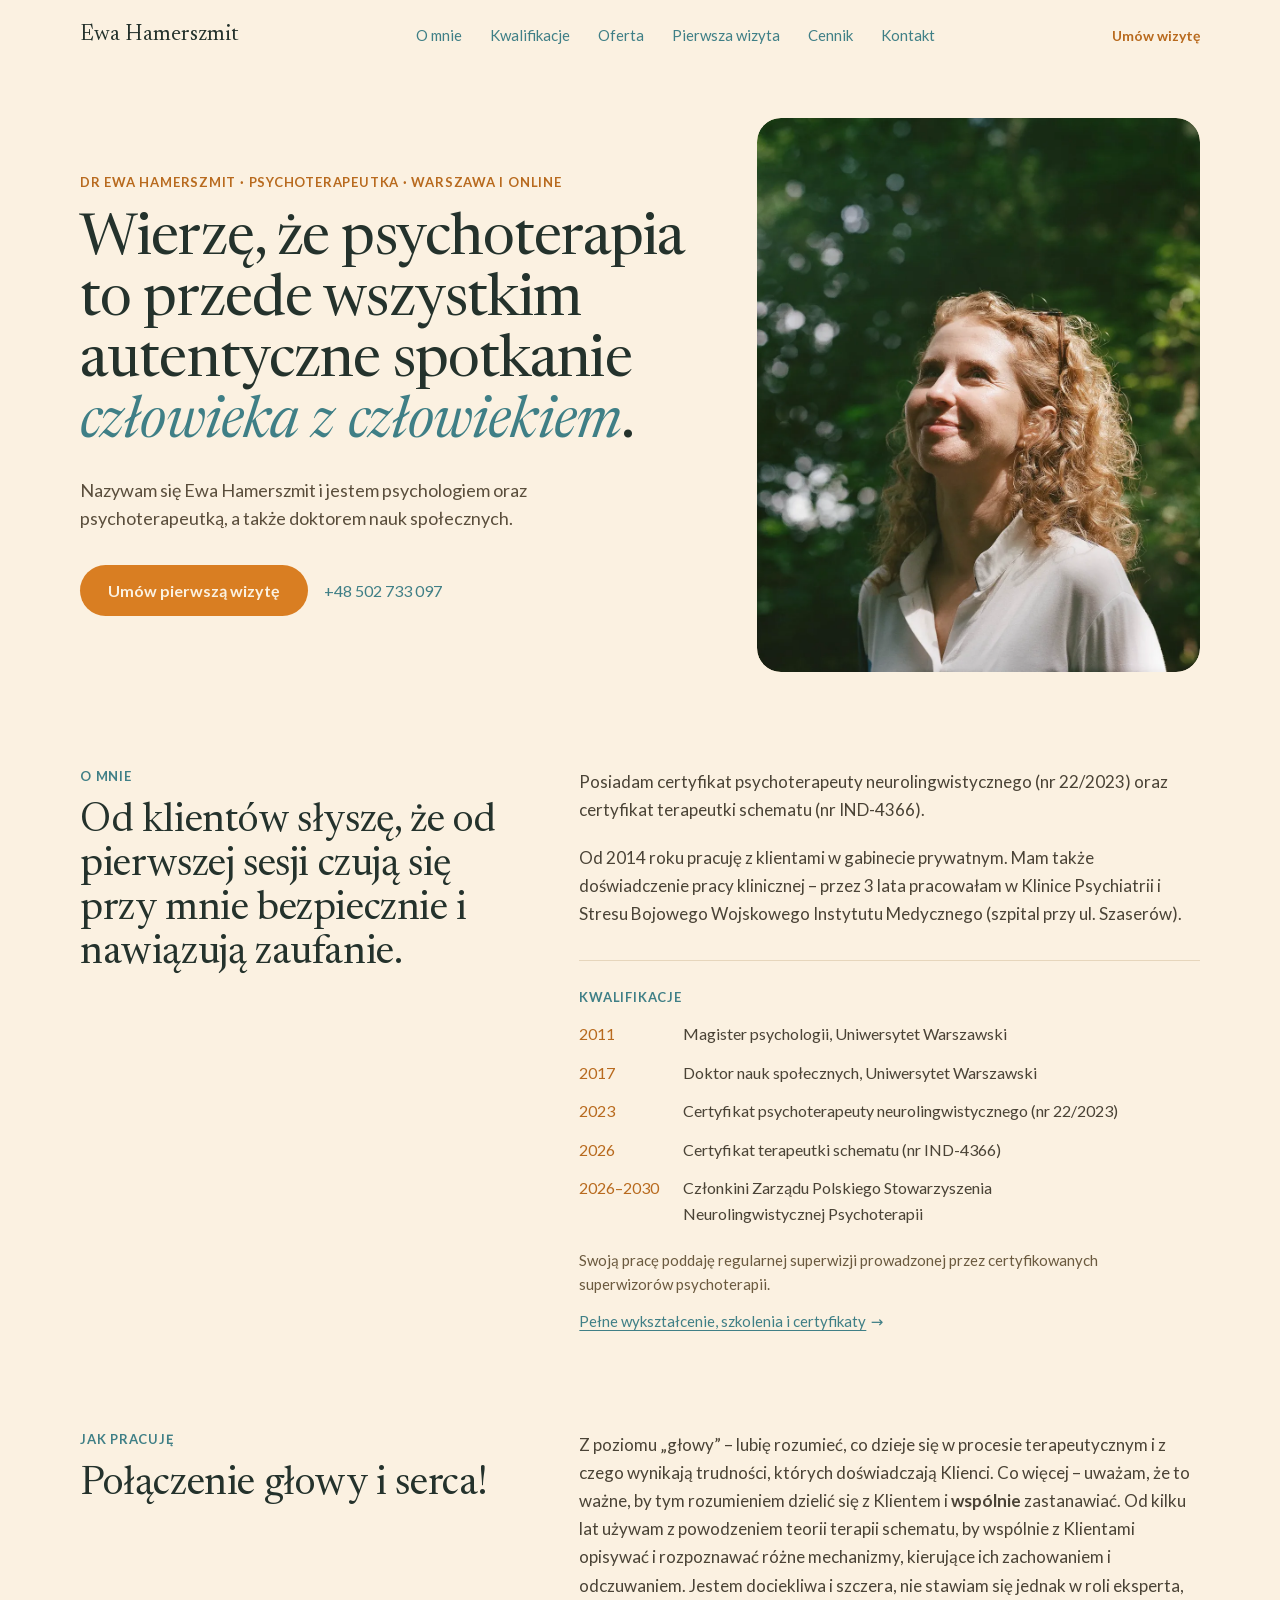
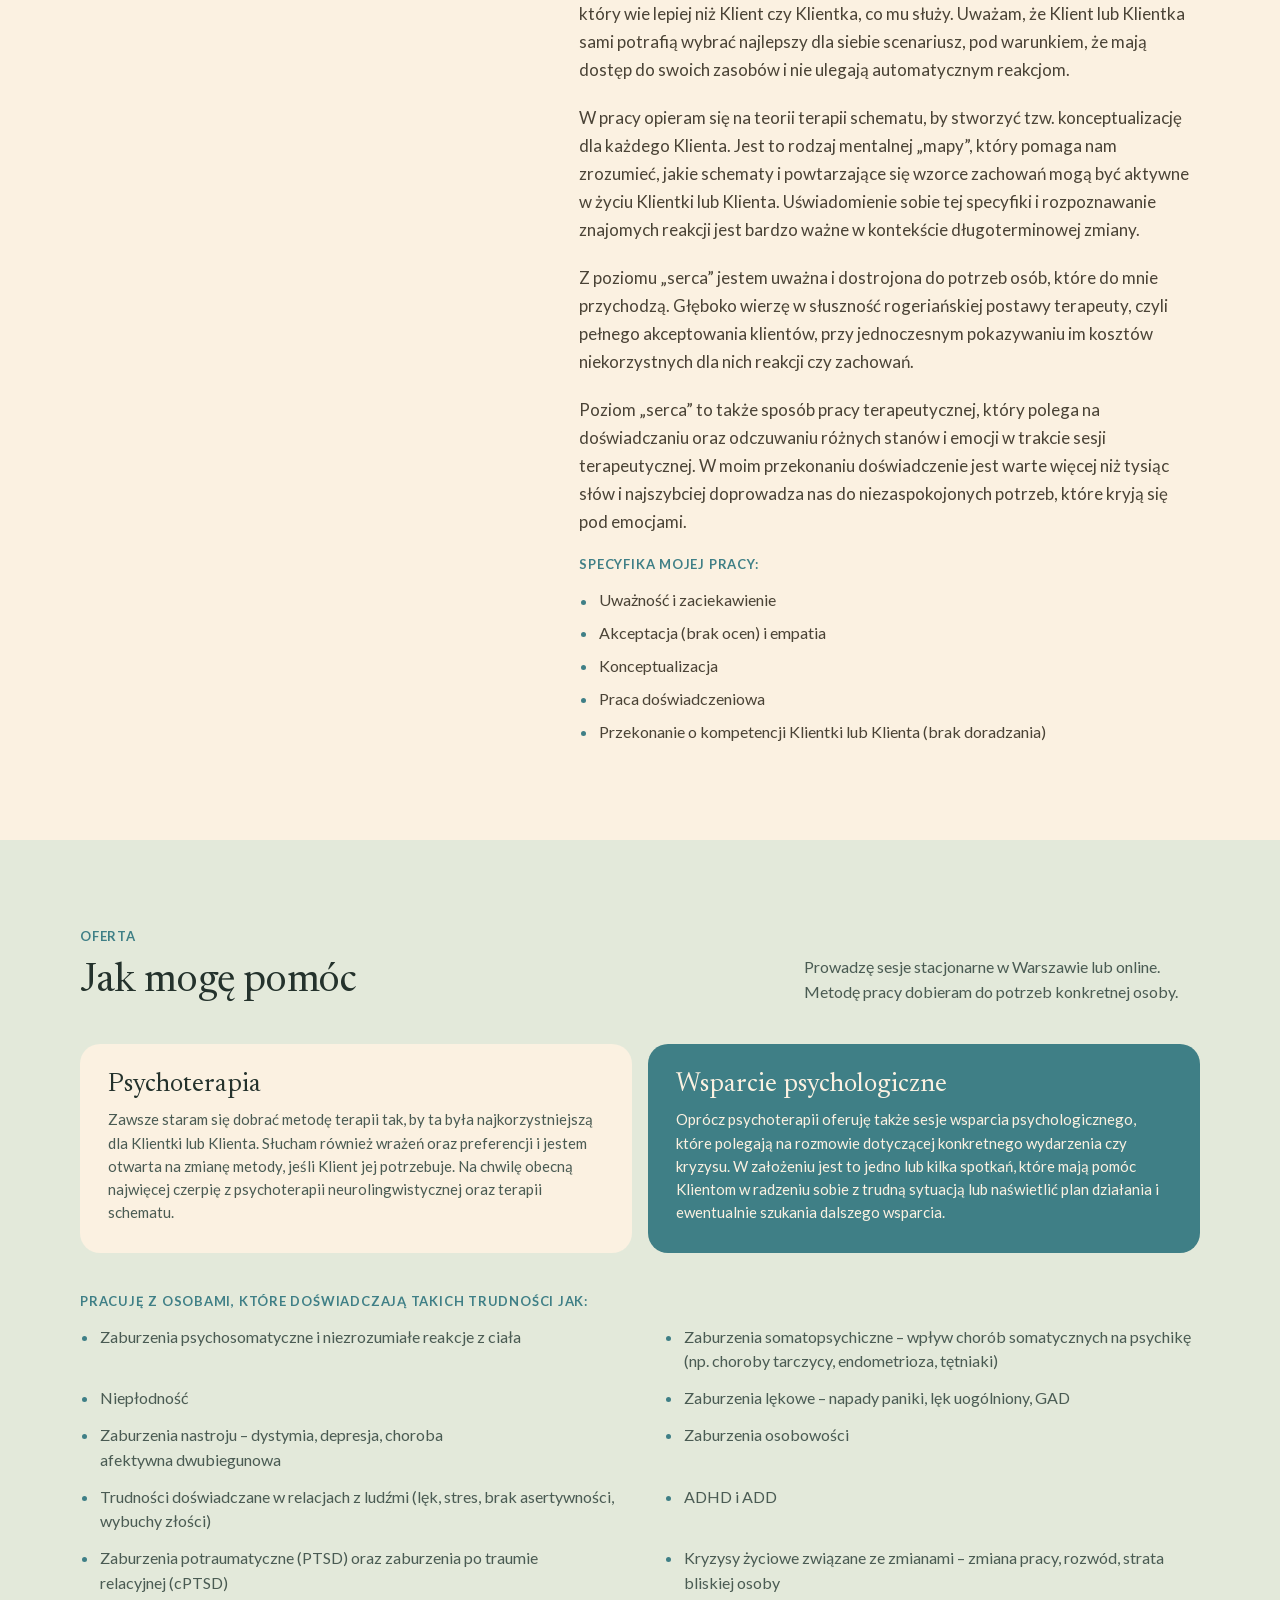
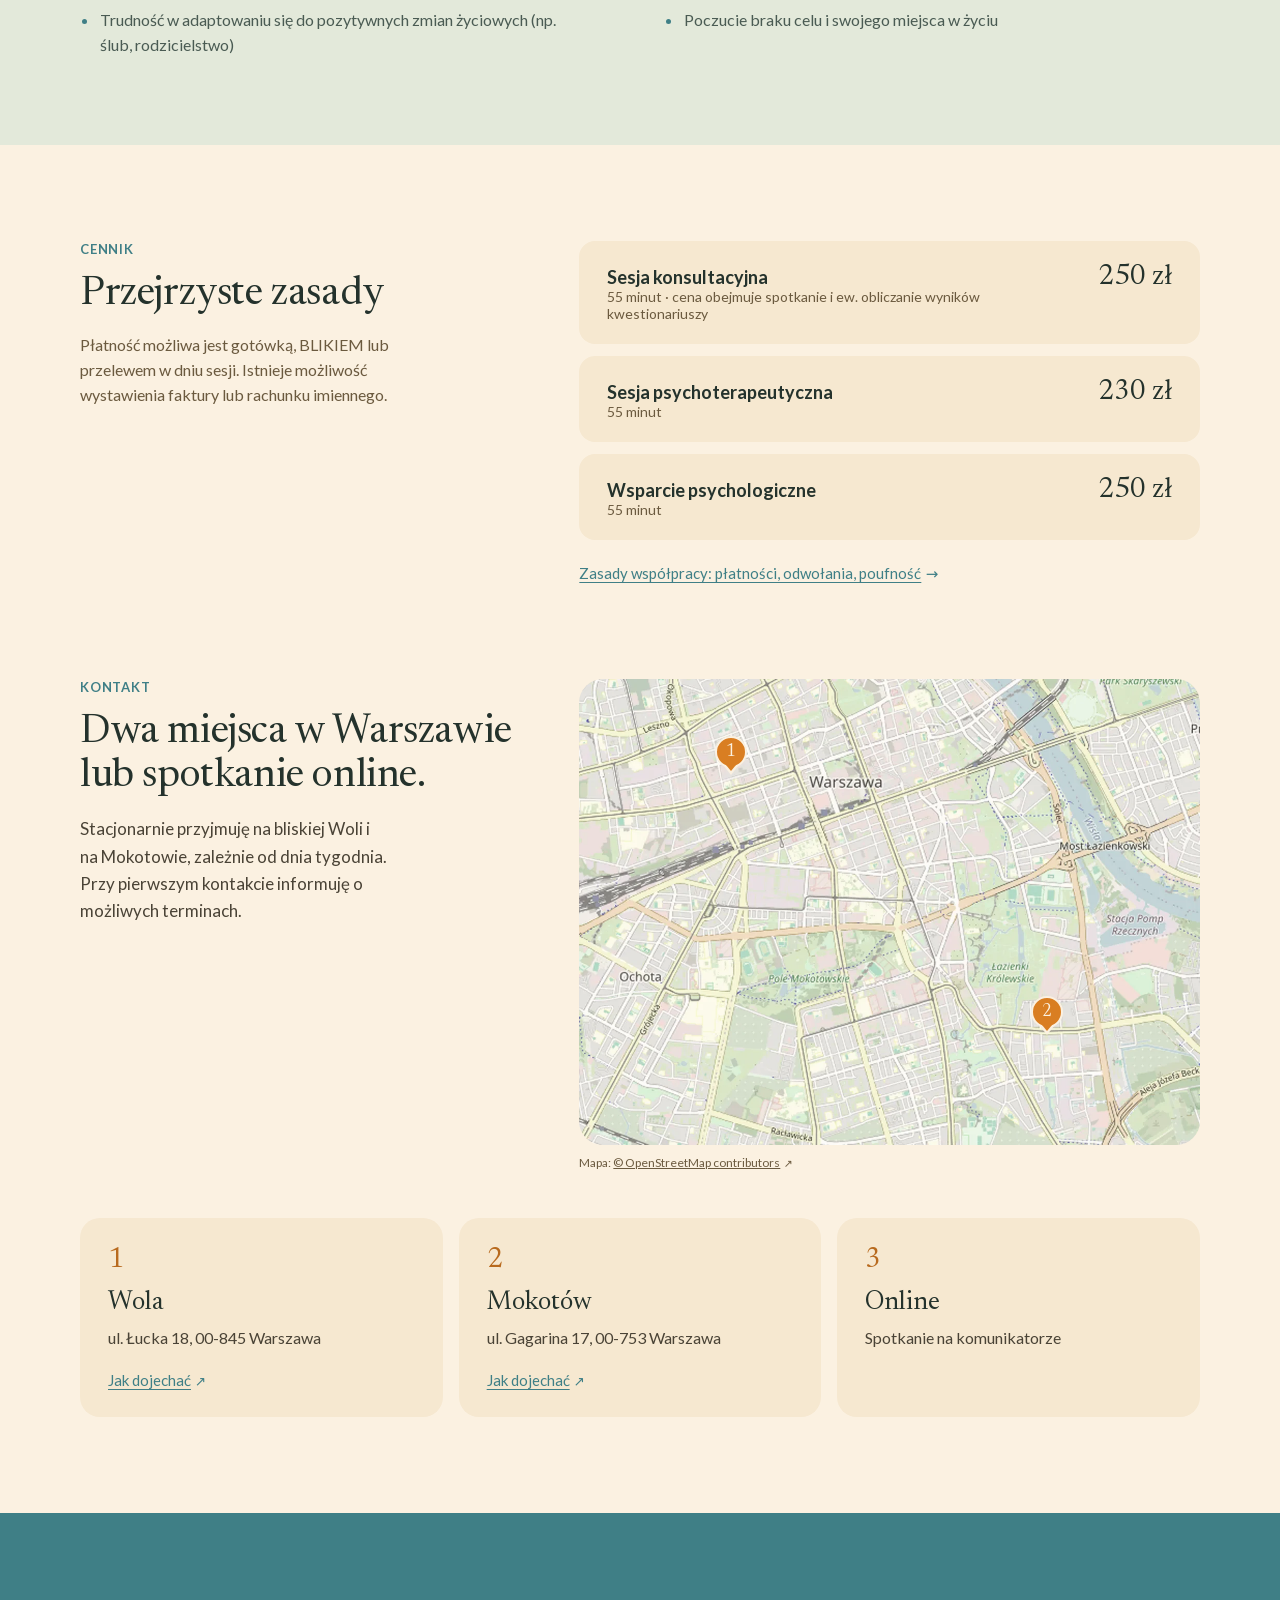
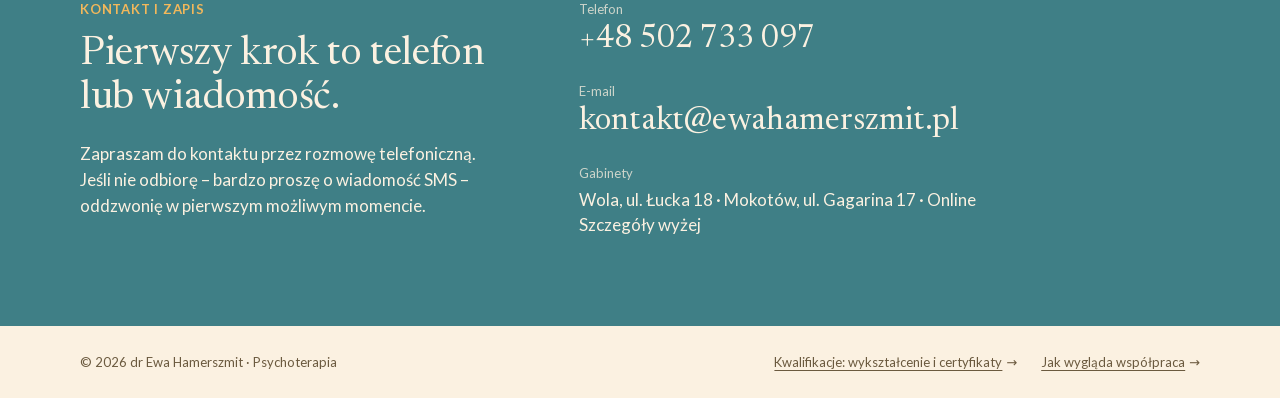
==== commit 5e28635e: "Font tekstu: Lato zamiast Figtree Figtree miał strome, wysokie znaki diakrytyczne (ś, ć, ż), które p" ====
--- a/index.html
+++ b/index.html
@@ -23,7 +23,8 @@
 <link rel="icon" href="favicon.svg" type="image/svg+xml">
 
 <link rel="preload" href="fonts/newsreader-latin.woff2" as="font" type="font/woff2" crossorigin>
-<link rel="preload" href="fonts/figtree-latin.woff2" as="font" type="font/woff2" crossorigin>
+<link rel="preload" href="fonts/lato-400-latin.woff2" as="font" type="font/woff2" crossorigin>
+<link rel="preload" href="fonts/lato-400-latin-ext.woff2" as="font" type="font/woff2" crossorigin>
 <link rel="stylesheet" href="css/fonts.css">
 <link rel="stylesheet" href="css/styles.css">
 <script src="js/nav.js" defer></script>
--- a/css/fonts.css
+++ b/css/fonts.css
@@ -3,7 +3,8 @@
   Źródło: Google Fonts (licencja SIL Open Font License 1.1), pliki woff2 typu variable.
   - Newsreader: oś opsz 6..72 (optical size, włączana automatycznie przez font-optical-sizing: auto),
     wght 300..600, kroje normal i italic.
-  - Figtree: wght 400..600.
+  - Lato (proj. Łukasz Dziedzic, dopracowane polskie znaki): 400, 400 italic, 700 (pliki statyczne).
+    Lato na Google Fonts nie ma 500/600: w styles.css tekst bezszeryfowy używa tylko 400 i 700.
   Subsety: latin + latin-ext (polskie znaki ą ć ę ł ń ś ź ż są w latin-ext, „ó” w latin).
 */
 
@@ -47,22 +48,57 @@
   unicode-range: U+0000-00FF, U+0131, U+0152-0153, U+02BB-02BC, U+02C6, U+02DA, U+02DC, U+0304, U+0308, U+0329, U+2000-206F, U+20AC, U+2122, U+2191, U+2193, U+2212, U+2215, U+FEFF, U+FFFD;
 }
 
-/* Figtree — normal, latin-ext */
+/* Lato — normal 400, latin-ext */
 @font-face {
-  font-family: 'Figtree';
+  font-family: 'Lato';
   font-style: normal;
-  font-weight: 400 600;
+  font-weight: 400;
   font-display: swap;
-  src: url('../fonts/figtree-latin-ext.woff2') format('woff2');
-  unicode-range: U+0100-02BA, U+02BD-02C5, U+02C7-02CC, U+02CE-02D7, U+02DD-02FF, U+0304, U+0308, U+0329, U+1D00-1DBF, U+1E00-1E9F, U+1EF2-1EFF, U+2020, U+20A0-20AB, U+20AD-20C0, U+2113, U+2C60-2C7F, U+A720-A7FF;
+  src: url('../fonts/lato-400-latin-ext.woff2') format('woff2');
+  unicode-range: U+0100-02BA, U+02BD-02C5, U+02C7-02CC, U+02CE-02D7, U+02DD-02FF, U+0304, U+0308, U+0329, U+1D00-1DBF, U+1E00-1E9F, U+1EF2-1EFF, U+2020, U+20A0-20AB, U+20AD-20C4, U+2113, U+2C60-2C7F, U+A720-A7FF;
 }
-
-/* Figtree — normal, latin */
+/* Lato — normal 400, latin */
 @font-face {
-  font-family: 'Figtree';
+  font-family: 'Lato';
   font-style: normal;
-  font-weight: 400 600;
+  font-weight: 400;
   font-display: swap;
-  src: url('../fonts/figtree-latin.woff2') format('woff2');
+  src: url('../fonts/lato-400-latin.woff2') format('woff2');
   unicode-range: U+0000-00FF, U+0131, U+0152-0153, U+02BB-02BC, U+02C6, U+02DA, U+02DC, U+0304, U+0308, U+0329, U+2000-206F, U+20AC, U+2122, U+2191, U+2193, U+2212, U+2215, U+FEFF, U+FFFD;
 }
+/* Lato — normal 700, latin-ext */
+@font-face {
+  font-family: 'Lato';
+  font-style: normal;
+  font-weight: 700;
+  font-display: swap;
+  src: url('../fonts/lato-700-latin-ext.woff2') format('woff2');
+  unicode-range: U+0100-02BA, U+02BD-02C5, U+02C7-02CC, U+02CE-02D7, U+02DD-02FF, U+0304, U+0308, U+0329, U+1D00-1DBF, U+1E00-1E9F, U+1EF2-1EFF, U+2020, U+20A0-20AB, U+20AD-20C4, U+2113, U+2C60-2C7F, U+A720-A7FF;
+}
+/* Lato — normal 700, latin */
+@font-face {
+  font-family: 'Lato';
+  font-style: normal;
+  font-weight: 700;
+  font-display: swap;
+  src: url('../fonts/lato-700-latin.woff2') format('woff2');
+  unicode-range: U+0000-00FF, U+0131, U+0152-0153, U+02BB-02BC, U+02C6, U+02DA, U+02DC, U+0304, U+0308, U+0329, U+2000-206F, U+20AC, U+2122, U+2191, U+2193, U+2212, U+2215, U+FEFF, U+FFFD;
+}
+/* Lato — italic 400, latin-ext */
+@font-face {
+  font-family: 'Lato';
+  font-style: italic;
+  font-weight: 400;
+  font-display: swap;
+  src: url('../fonts/lato-italic-400-latin-ext.woff2') format('woff2');
+  unicode-range: U+0100-02BA, U+02BD-02C5, U+02C7-02CC, U+02CE-02D7, U+02DD-02FF, U+0304, U+0308, U+0329, U+1D00-1DBF, U+1E00-1E9F, U+1EF2-1EFF, U+2020, U+20A0-20AB, U+20AD-20C4, U+2113, U+2C60-2C7F, U+A720-A7FF;
+}
+/* Lato — italic 400, latin */
+@font-face {
+  font-family: 'Lato';
+  font-style: italic;
+  font-weight: 400;
+  font-display: swap;
+  src: url('../fonts/lato-italic-400-latin.woff2') format('woff2');
+  unicode-range: U+0000-00FF, U+0131, U+0152-0153, U+02BB-02BC, U+02C6, U+02DA, U+02DC, U+0304, U+0308, U+0329, U+2000-206F, U+20AC, U+2122, U+2191, U+2193, U+2212, U+2215, U+FEFF, U+FFFD;
+}
--- a/css/styles.css
+++ b/css/styles.css
@@ -24,7 +24,7 @@
   --line: #E6D6BC;            /* linie podziału */
 
   --serif: 'Newsreader', Georgia, 'Times New Roman', serif;
-  --sans: 'Figtree', system-ui, -apple-system, 'Segoe UI', Roboto, Arial, sans-serif;
+  --sans: 'Lato', system-ui, -apple-system, 'Segoe UI', Roboto, Arial, sans-serif;
 
   --container: 1120px;        /* szerokość treści (bez paddingu bocznego), jak w prototypie */
   --gutter: 32px;
@@ -85,7 +85,7 @@
   background: var(--teal);
   color: var(--bg);
   font-size: 15px;
-  font-weight: 600;
+  font-weight: 700;
   padding: 12px 20px;
   border-radius: 999px;
   text-decoration: none;
@@ -118,7 +118,7 @@
 .eyebrow {
   font-family: var(--sans);
   font-size: 13px;
-  font-weight: 600;
+  font-weight: 700;
   letter-spacing: .06em;
   line-height: normal;
   text-transform: uppercase;
@@ -182,6 +182,14 @@
   color: var(--teal);
 }
 .nav__links a { color: inherit; text-decoration: none; }
+/* Aktywny link: bieżąca podstrona (aria-current="page") albo sekcja strony głównej,
+   na której jest czytelnik (aria-current="location", ustawiane w js/nav.js). */
+.nav__links a[aria-current] {
+  color: var(--ink);
+  text-decoration: underline;
+  text-decoration-thickness: 1px;
+  text-underline-offset: 6px;
+}
 
 .nav__actions {
   display: flex;
@@ -191,7 +199,7 @@
 
 .nav__cta {
   font-size: 14px;
-  font-weight: 600;
+  font-weight: 700;
   color: var(--cta-hover);
   text-decoration: none;
   white-space: nowrap;
@@ -278,7 +286,7 @@
   background: var(--cta);
   color: var(--bg);
   font-size: 16px;
-  font-weight: 600;
+  font-weight: 700;
   padding: 16px 28px;
   border-radius: 999px;
   text-decoration: none;
@@ -424,7 +432,7 @@
 .step__title {
   font-family: var(--sans);
   font-size: 18px;
-  font-weight: 500;
+  font-weight: 700;
   margin: 0 0 6px;
 }
 .step__text {
@@ -476,7 +484,7 @@
   border-radius: 16px;
   padding: 22px 28px;
 }
-.price__name { font-size: 18px; font-weight: 500; }
+.price__name { font-size: 18px; font-weight: 700; }
 .price__meta { font-size: 14px; color: var(--muted); }
 .price__amount {
   font-family: var(--serif);
@@ -643,12 +651,12 @@
   color: var(--body);
   font-variant-numeric: tabular-nums;
 }
-.place__hours dd { margin: 0; color: var(--ink); font-weight: 500; }
+.place__hours dd { margin: 0; color: var(--ink); font-weight: 400; }
 .place__link {
   margin-top: auto;
   padding-top: 20px;
   font-size: 15px;
-  font-weight: 500;
+  font-weight: 400;
   color: var(--teal);
   text-underline-offset: 3px;
 }
@@ -699,7 +707,7 @@
   display: inline-block;
   margin-top: 24px;
   font-size: 15px;
-  font-weight: 500;
+  font-weight: 400;
   color: var(--teal);
   text-underline-offset: 3px;
 }
@@ -723,6 +731,7 @@
 .footer__links { display: flex; flex-wrap: wrap; gap: 8px 24px; }
 .footer__links a { color: inherit; text-underline-offset: 3px; }
 .footer__links a:hover { color: var(--teal); }
+.footer__links a[aria-current] { color: var(--ink); font-weight: 700; }
 
 /* ==========================================================================
    Responsywność
@@ -788,7 +797,7 @@
   flex-wrap: wrap;
   gap: 8px 28px;
   font-size: 15px;
-  font-weight: 500;
+  font-weight: 400;
 }
 .toc a { color: var(--teal); text-underline-offset: 3px; }
 .toc a:hover { color: var(--cta-hover); }
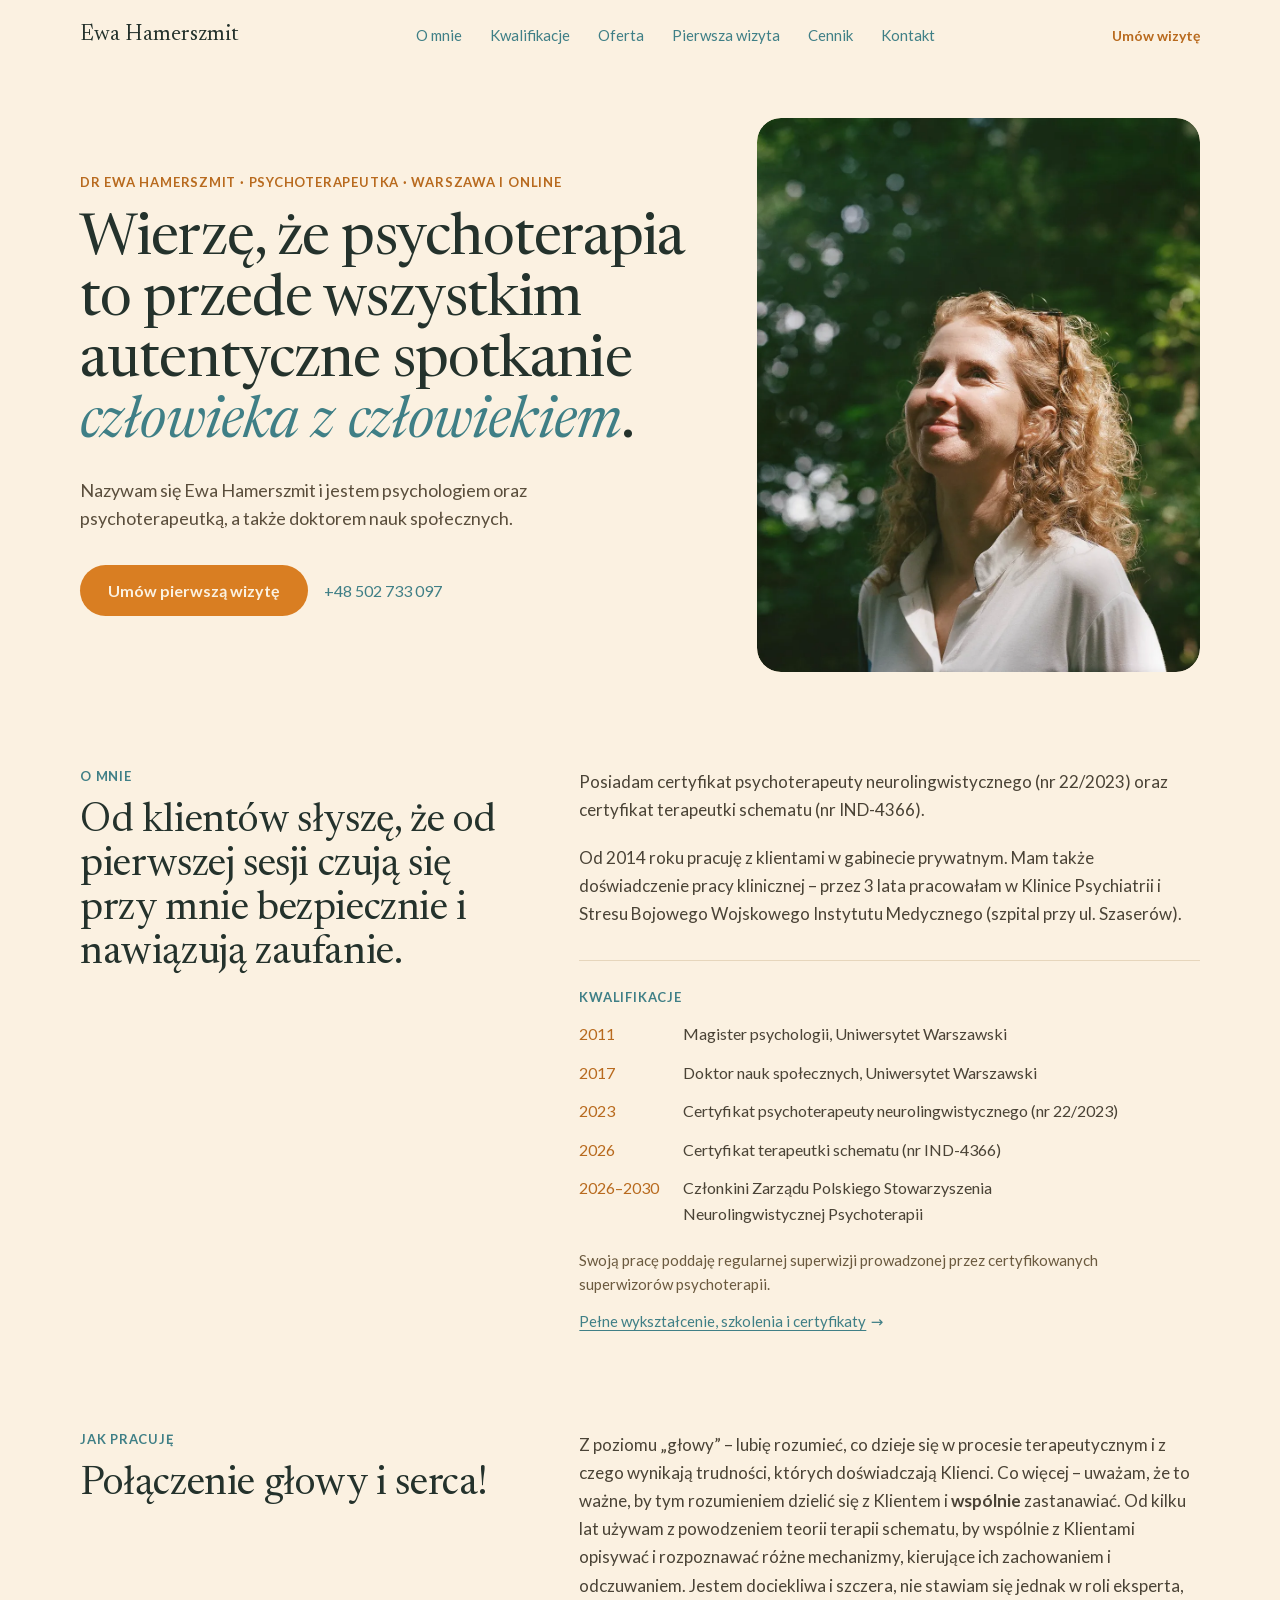
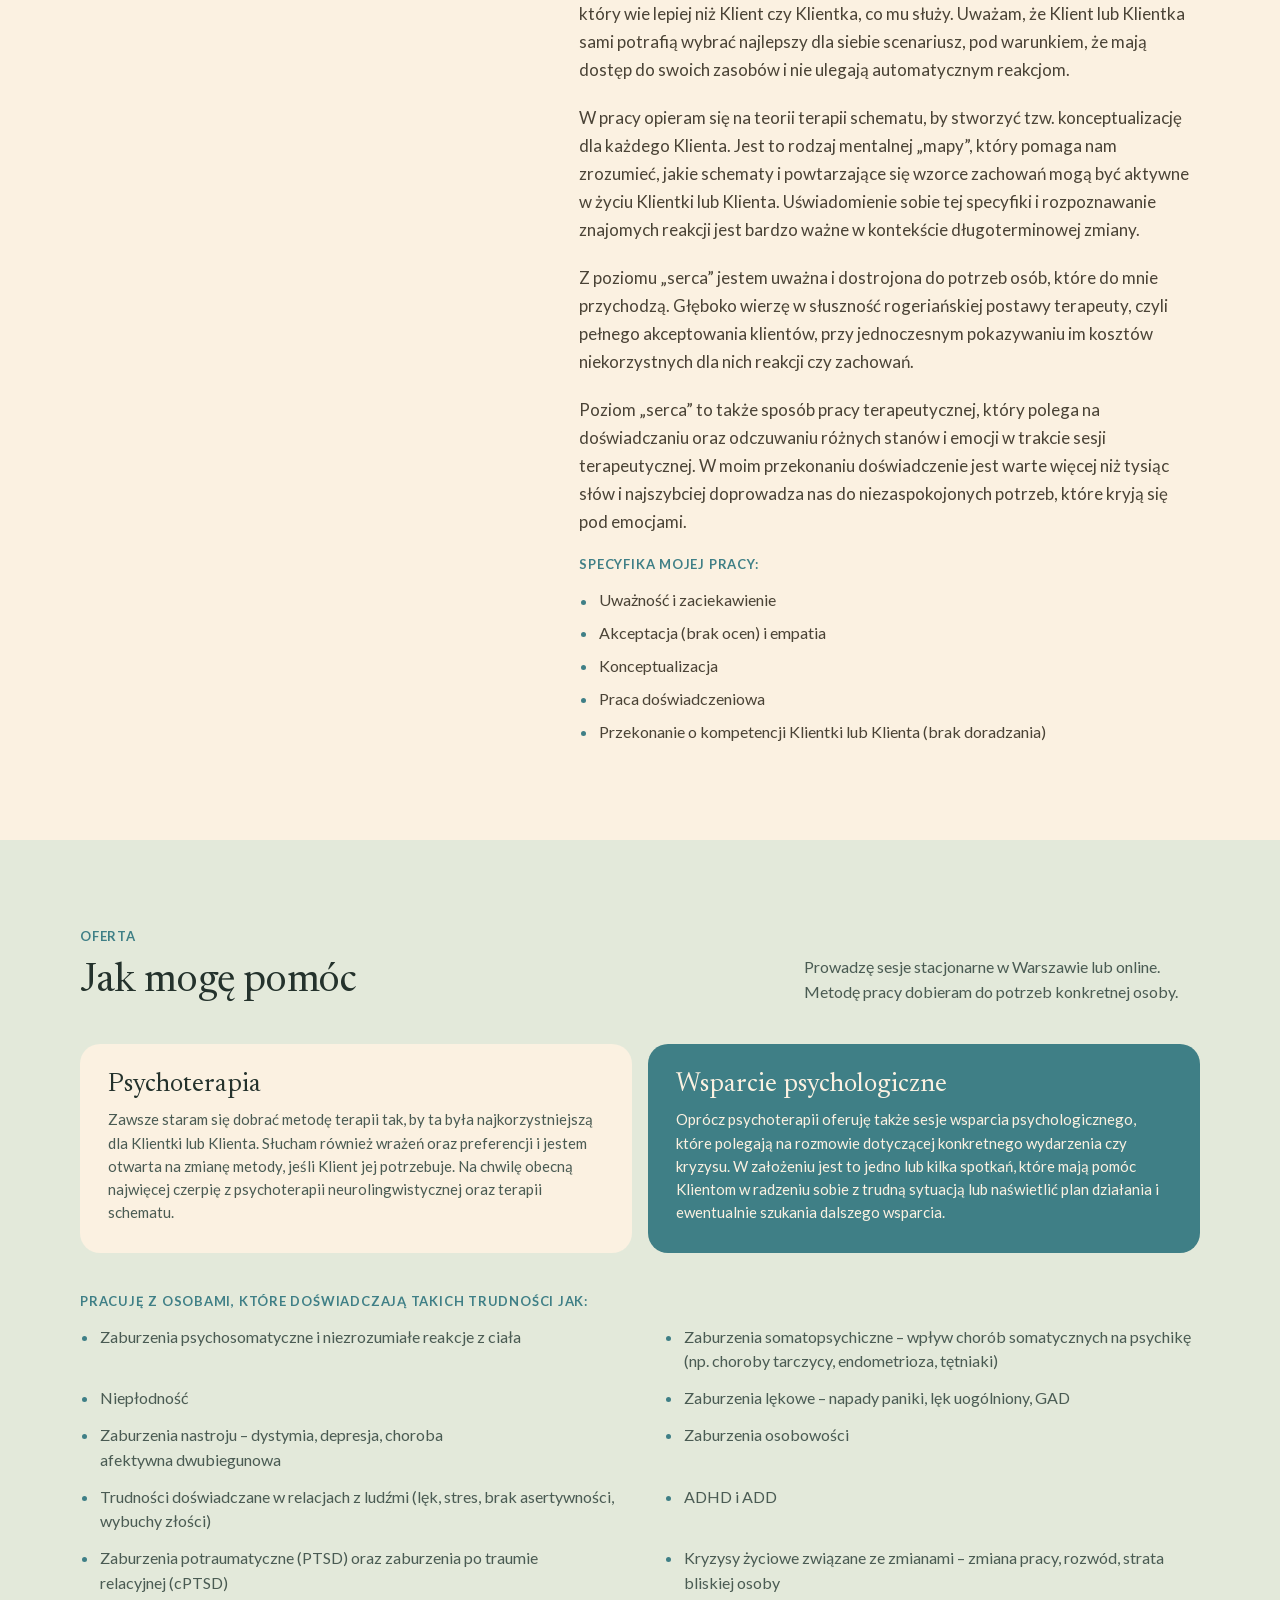
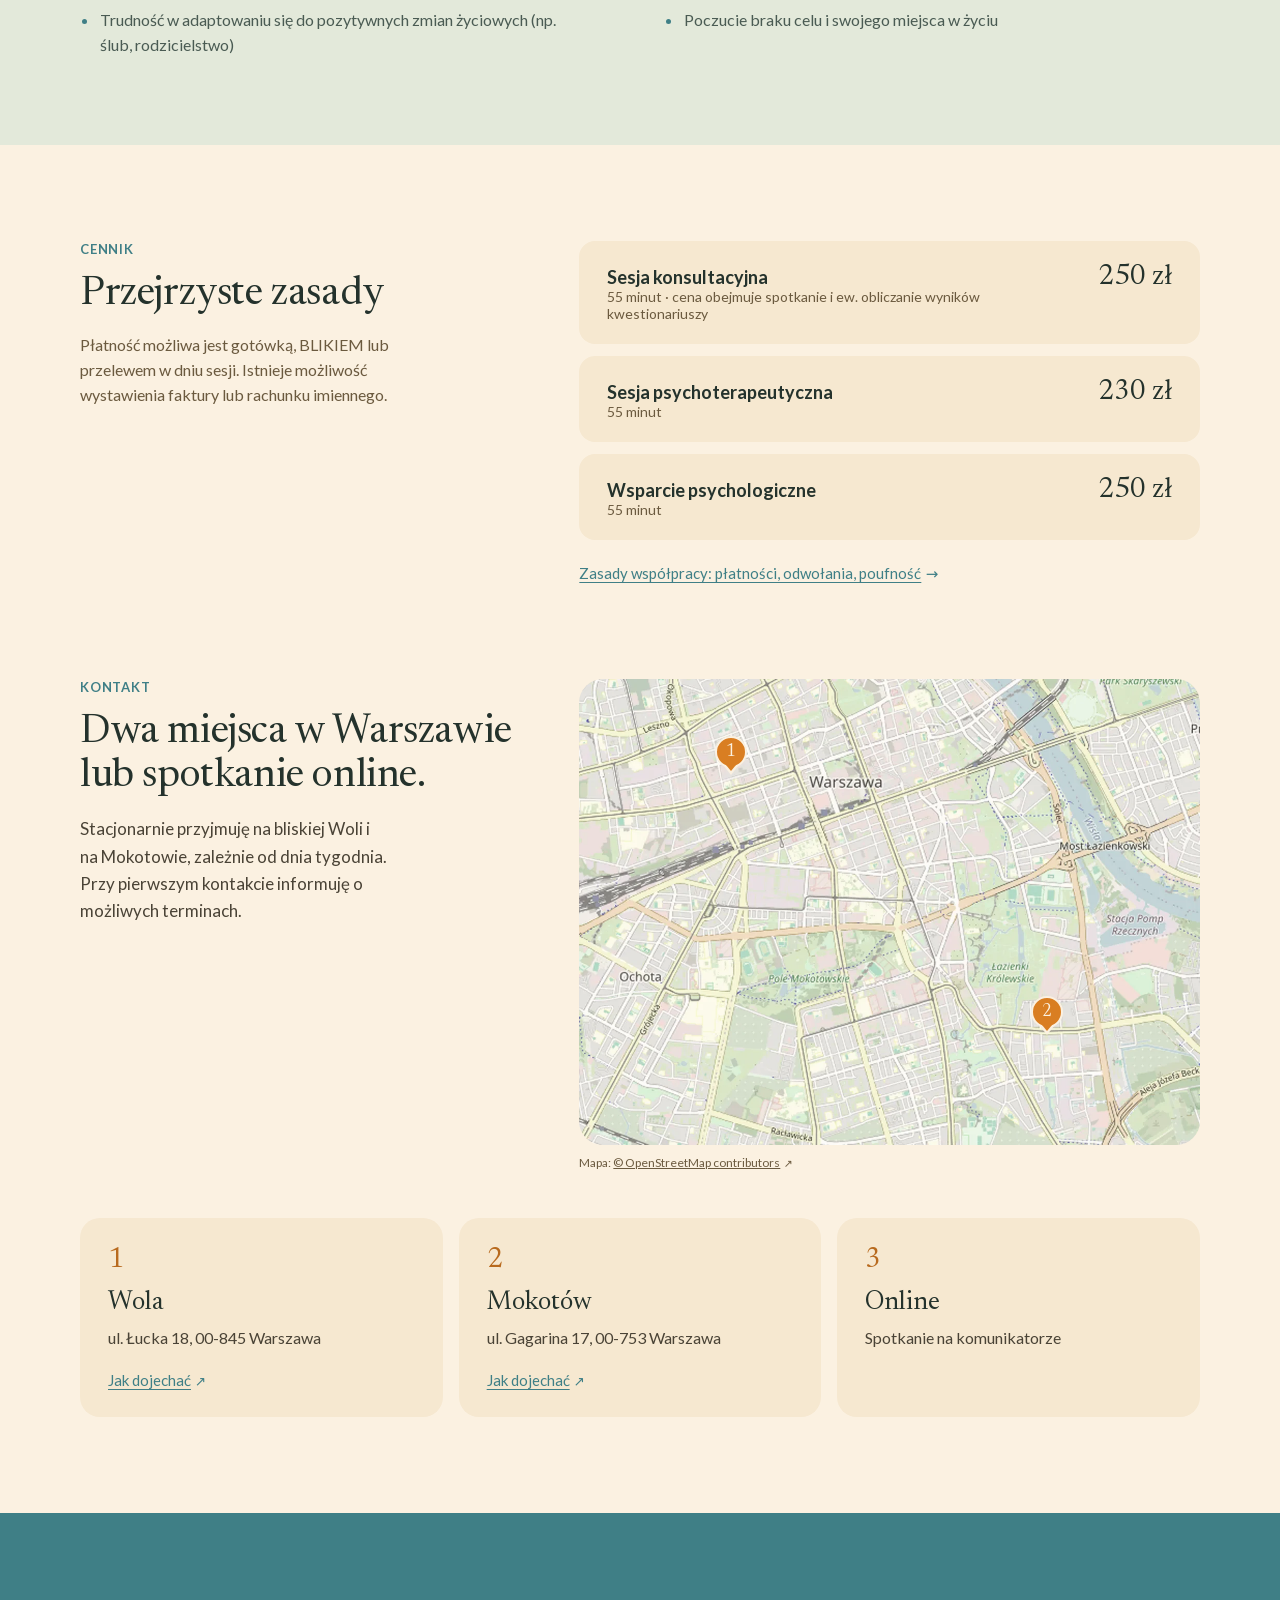
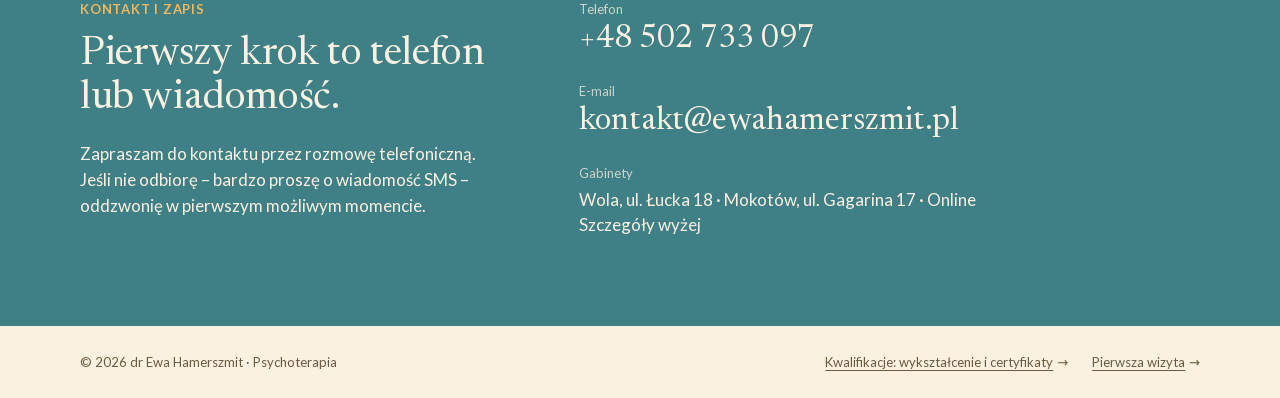
==== commit 65b80f42: "Stopka i tytuł podstrony: „Pierwsza wizyta” Link w stopce na wszystkich stronach, <title> i og:title" ====
--- a/index.html
+++ b/index.html
@@ -432,7 +432,7 @@
   <span>© 2026 dr Ewa Hamerszmit · Psychoterapia</span>
   <nav class="footer__links" aria-label="Więcej informacji">
     <a class="link-page" href="kwalifikacje.html">Kwalifikacje: wykształcenie i certyfikaty</a>
-    <a class="link-page" href="pierwsza-wizyta.html">Jak wygląda współpraca</a>
+    <a class="link-page" href="pierwsza-wizyta.html">Pierwsza wizyta</a>
   </nav>
 </footer>
 
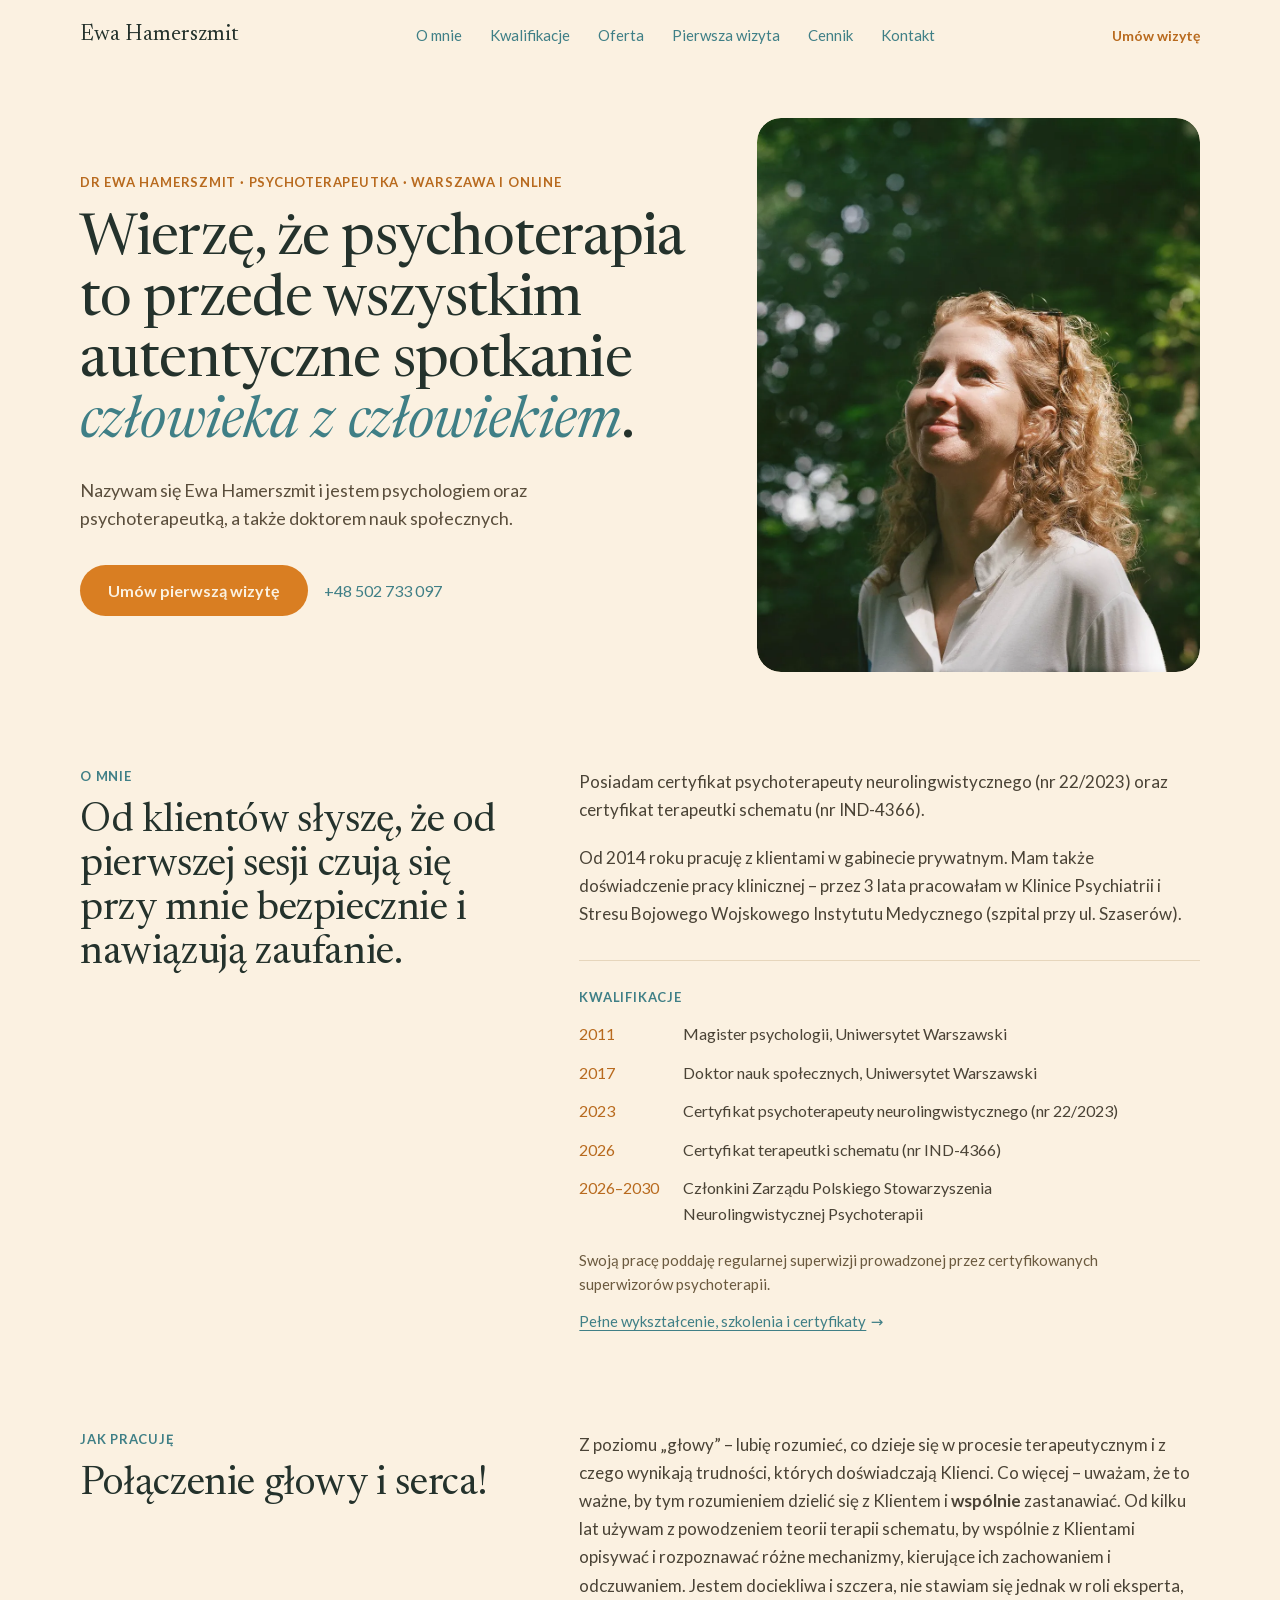
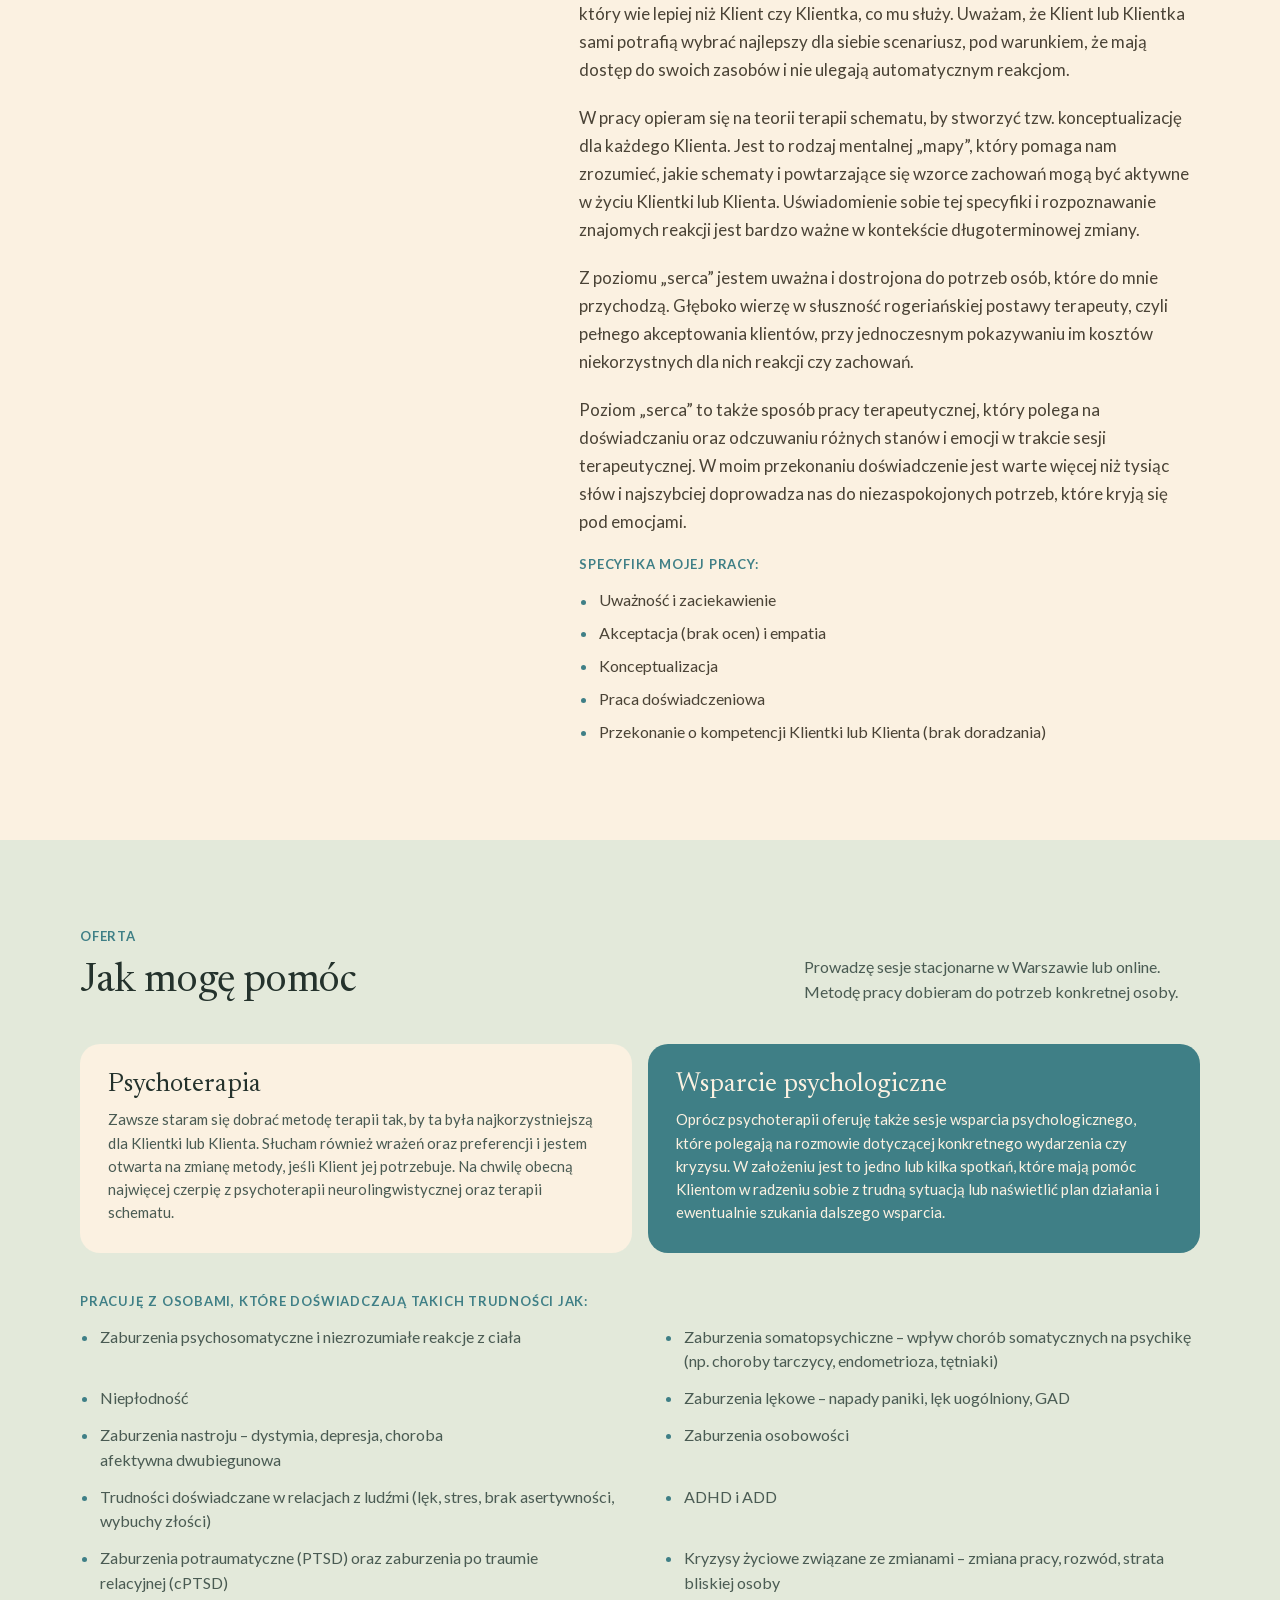
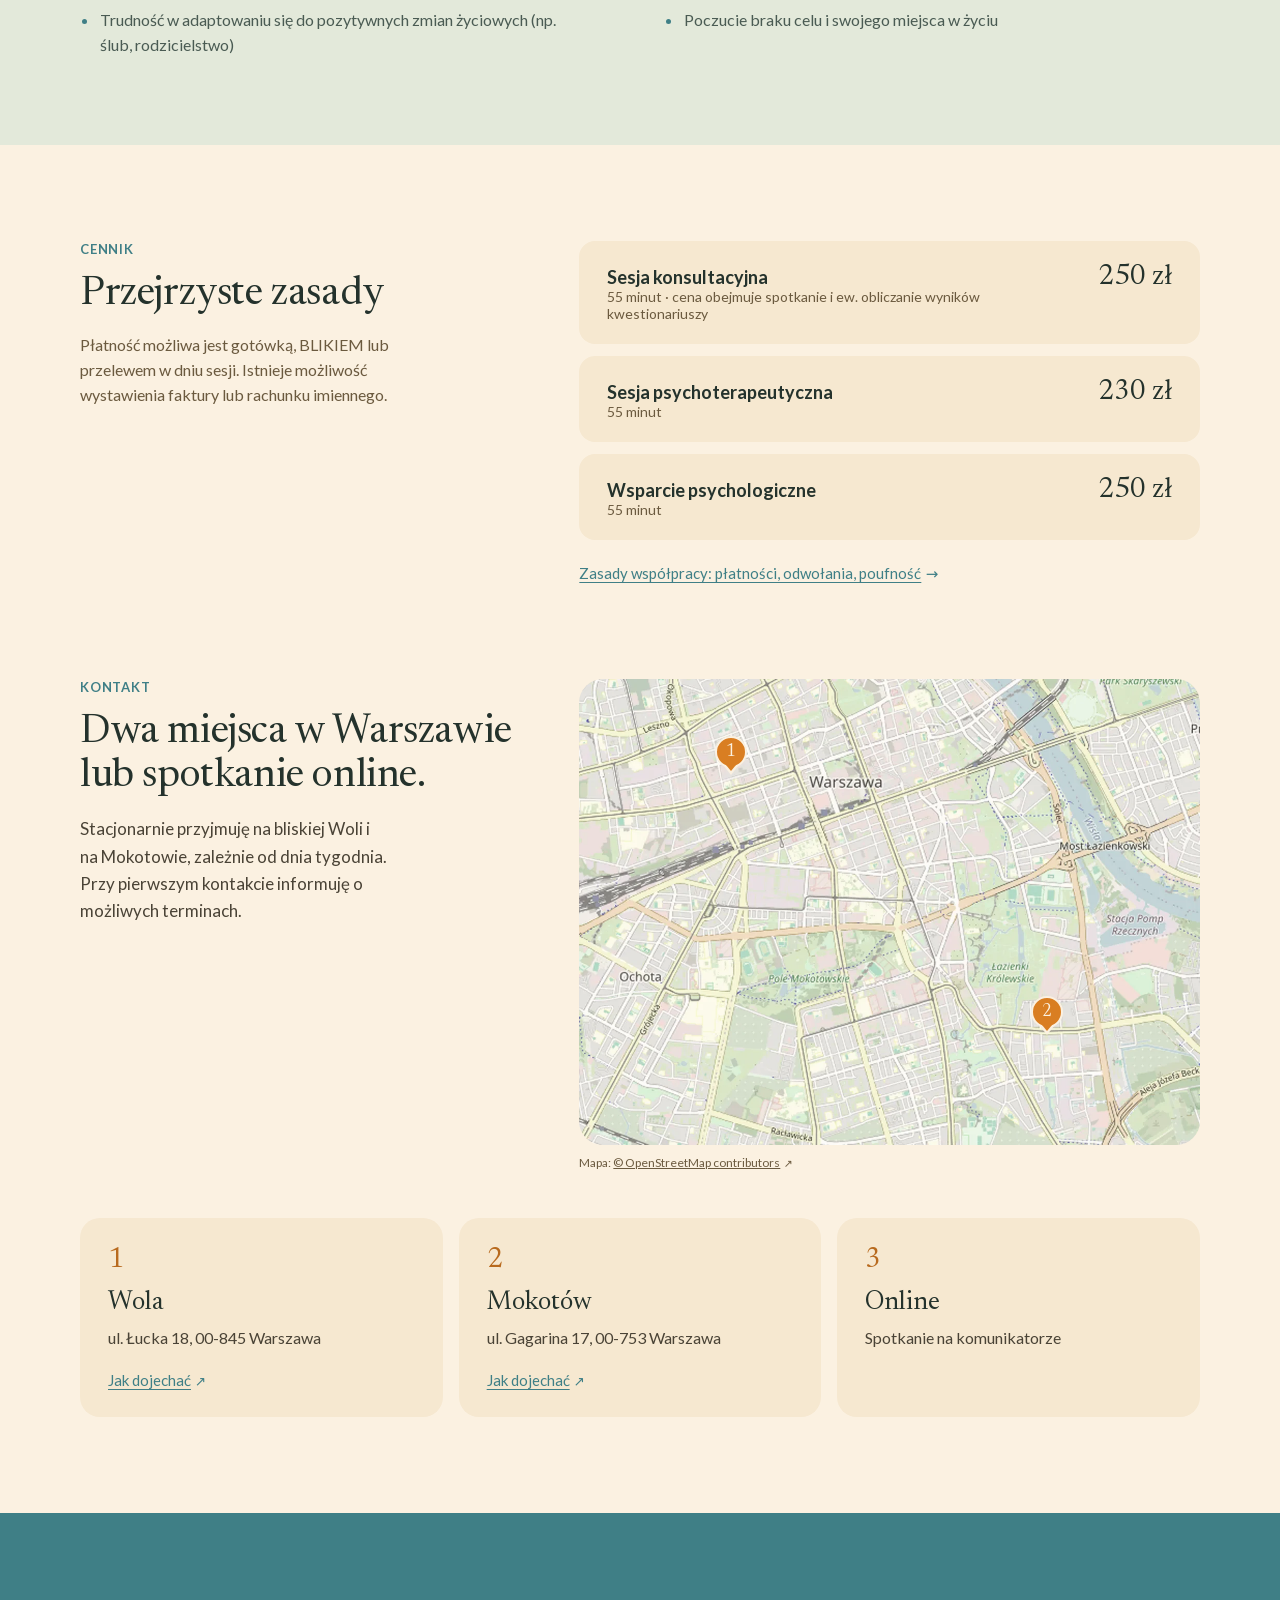
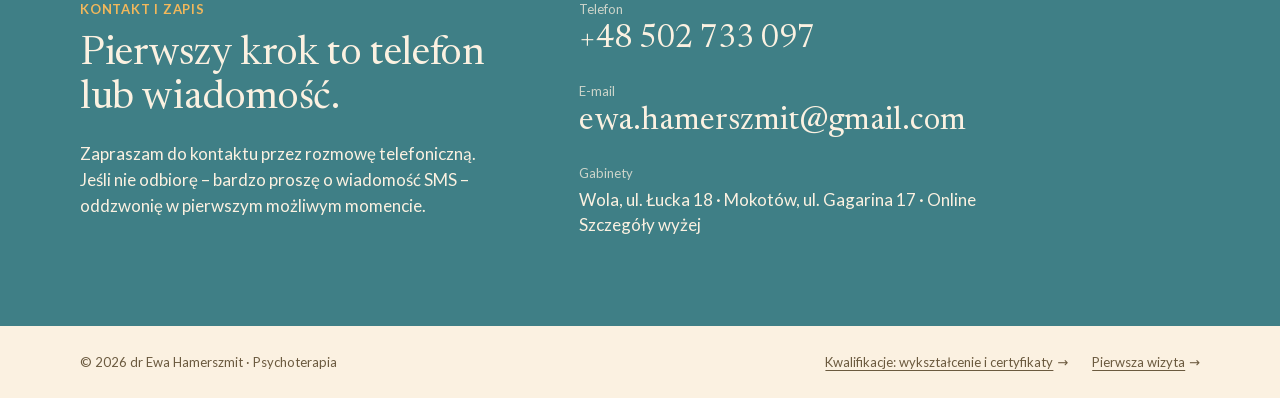
==== commit 8849a985: "E-mail na stronie: tymczasowo ewa.hamerszmit@gmail.com Zamiast nieistniejącego kontakt@ewahamerszmit" ====
--- a/index.html
+++ b/index.html
@@ -7,17 +7,17 @@
 <title>dr Ewa Hamerszmit — psychoterapeutka w Warszawie i online</title>
 <meta name="description" content="Psychoterapia neurolingwistyczna i terapia schematu dla dorosłych. Dr Ewa Hamerszmit, psycholog i psychoterapeutka. Gabinety w Warszawie oraz spotkania online.">
 
-<!-- TODO: klientka — domena ewahamerszmit.pl jeszcze niekupiona (canonical, og:url, og:image, JSON-LD) -->
-<link rel="canonical" href="https://ewahamerszmit.pl/">
+<link rel="canonical" href="https://ewa.hamerszmit.com/">
 
 <meta property="og:type" content="website">
 <meta property="og:locale" content="pl_PL">
 <meta property="og:title" content="dr Ewa Hamerszmit — psychoterapeutka w Warszawie i online">
 <meta property="og:description" content="Psychoterapia neurolingwistyczna i terapia schematu dla dorosłych. Gabinety w Warszawie oraz spotkania online.">
-<meta property="og:url" content="https://ewahamerszmit.pl/">
-<!-- TODO: klientka — przygotować og-image.png (1200×630 px) w katalogu głównym; plik jeszcze nie istnieje -->
-<meta property="og:image" content="https://ewahamerszmit.pl/og-image.png">
-<meta name="twitter:card" content="summary">
+<meta property="og:url" content="https://ewa.hamerszmit.com/">
+<meta property="og:image" content="https://ewa.hamerszmit.com/og-image.jpg">
+<meta property="og:image:width" content="1200">
+<meta property="og:image:height" content="630">
+<meta name="twitter:card" content="summary_large_image">
 
 <meta name="theme-color" content="#FBF1E1">
 <link rel="icon" href="favicon.svg" type="image/svg+xml">
@@ -34,20 +34,20 @@
 {
   "@context": "https://schema.org",
   "@type": ["MedicalBusiness", "LocalBusiness"],
-  "@id": "https://ewahamerszmit.pl/#gabinet",
+  "@id": "https://ewa.hamerszmit.com/#gabinet",
   "name": "Ewa Hamerszmit — psychoterapia",
   "description": "Psychoterapia neurolingwistyczna i terapia schematu dla dorosłych. Gabinety w Warszawie (Wola, Mokotów) oraz spotkania online.",
-  "url": "https://ewahamerszmit.pl/",
+  "url": "https://ewa.hamerszmit.com/",
   "telephone": "+48502733097",
-  "email": "kontakt@ewahamerszmit.pl",
-  "founder": { "@id": "https://ewahamerszmit.pl/#ewa-hamerszmit" },
+  "email": "ewa.hamerszmit@gmail.com",
+  "founder": { "@id": "https://ewa.hamerszmit.com/#ewa-hamerszmit" },
   "employee": {
     "@type": "Person",
-    "@id": "https://ewahamerszmit.pl/#ewa-hamerszmit",
+    "@id": "https://ewa.hamerszmit.com/#ewa-hamerszmit",
     "name": "Ewa Hamerszmit",
     "honorificPrefix": "dr",
     "jobTitle": "Psycholog, psychoterapeutka",
-    "url": "https://ewahamerszmit.pl/kwalifikacje.html",
+    "url": "https://ewa.hamerszmit.com/kwalifikacje.html",
     "telephone": "+48502733097",
     "alumniOf": { "@type": "CollegeOrUniversity", "name": "Uniwersytet Warszawski" },
     "hasCredential": [
@@ -415,8 +415,7 @@
         </div>
         <div>
           <div class="contact__label">E-mail</div>
-          <!-- TODO: klientka — domena do kupienia; ustawić przekierowanie na skrzynkę Gmail -->
-          <a class="contact__link contact__link--mail" href="mailto:kontakt@ewahamerszmit.pl">kontakt@ewahamerszmit.pl</a>
+          <a class="contact__link contact__link--mail" href="mailto:ewa.hamerszmit@gmail.com">ewa.hamerszmit<wbr>@gmail.com</a>
         </div>
         <div>
           <div class="contact__label">Gabinety</div>
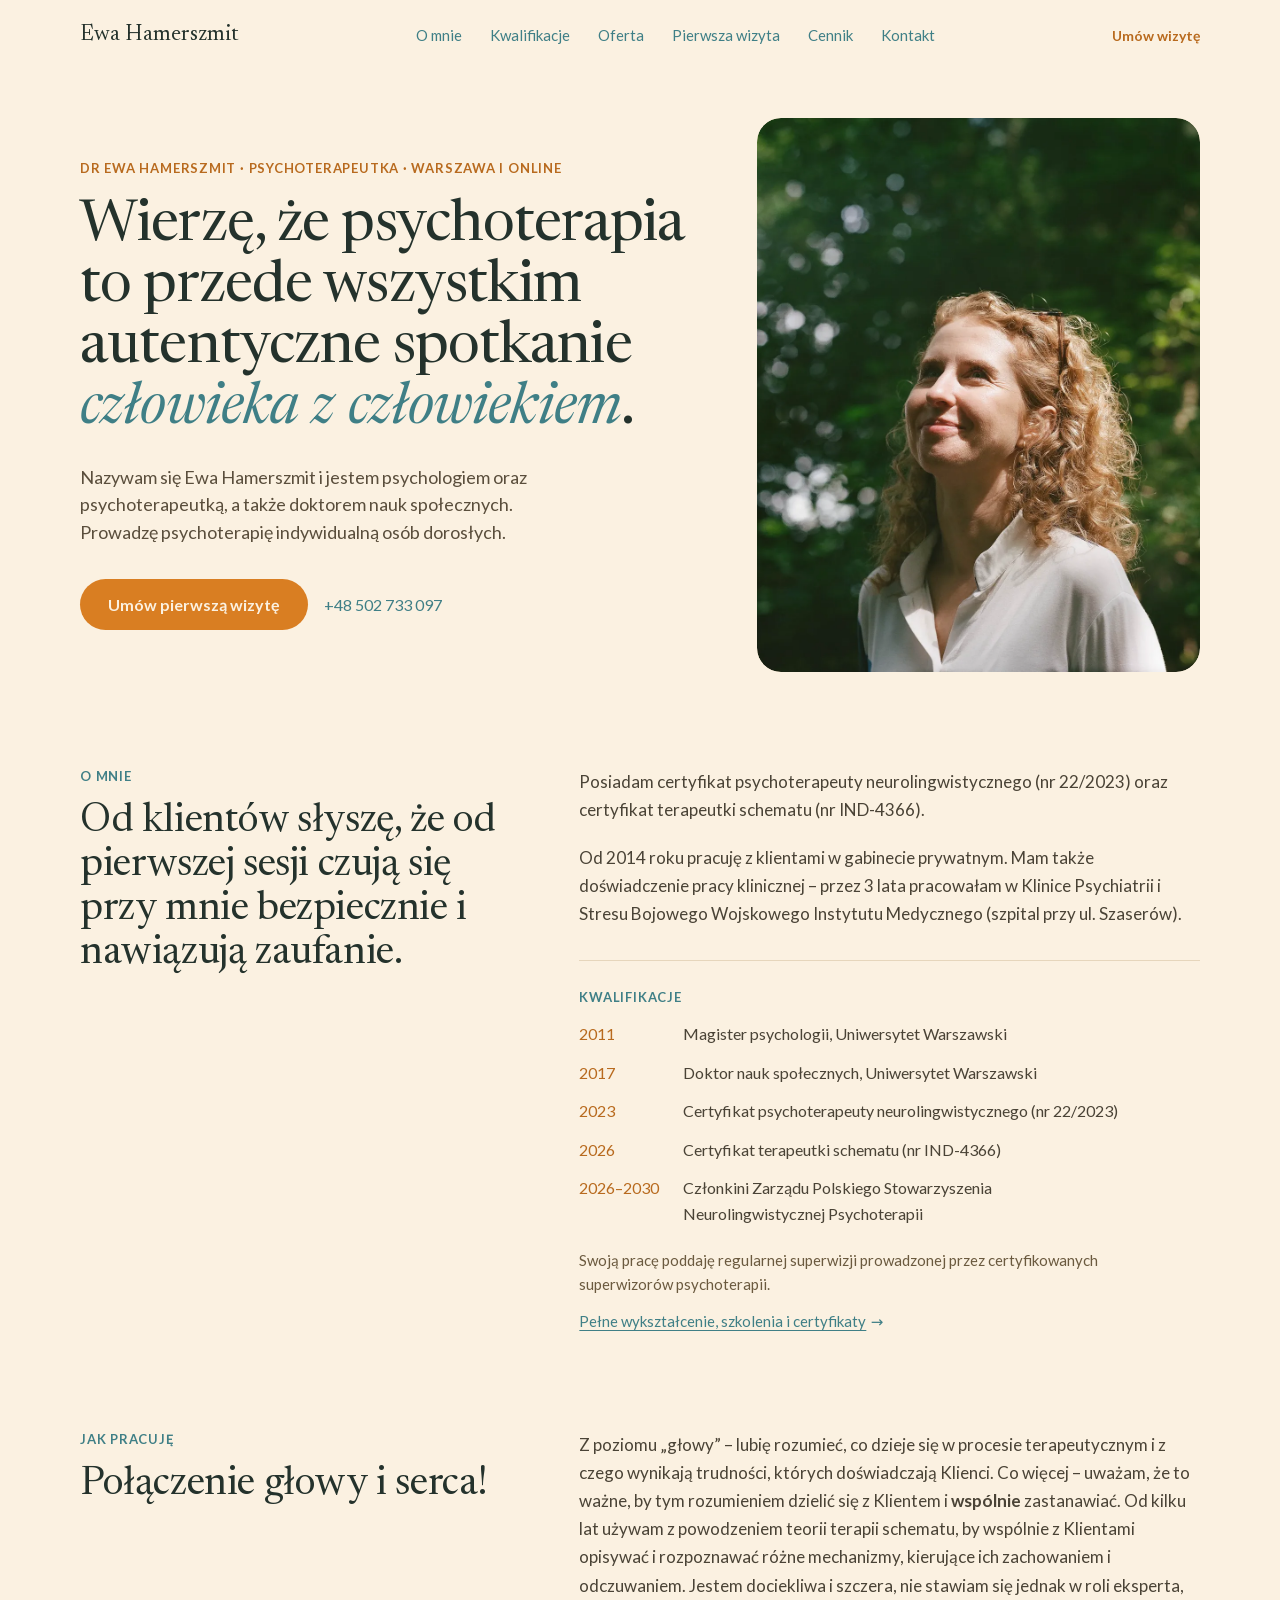
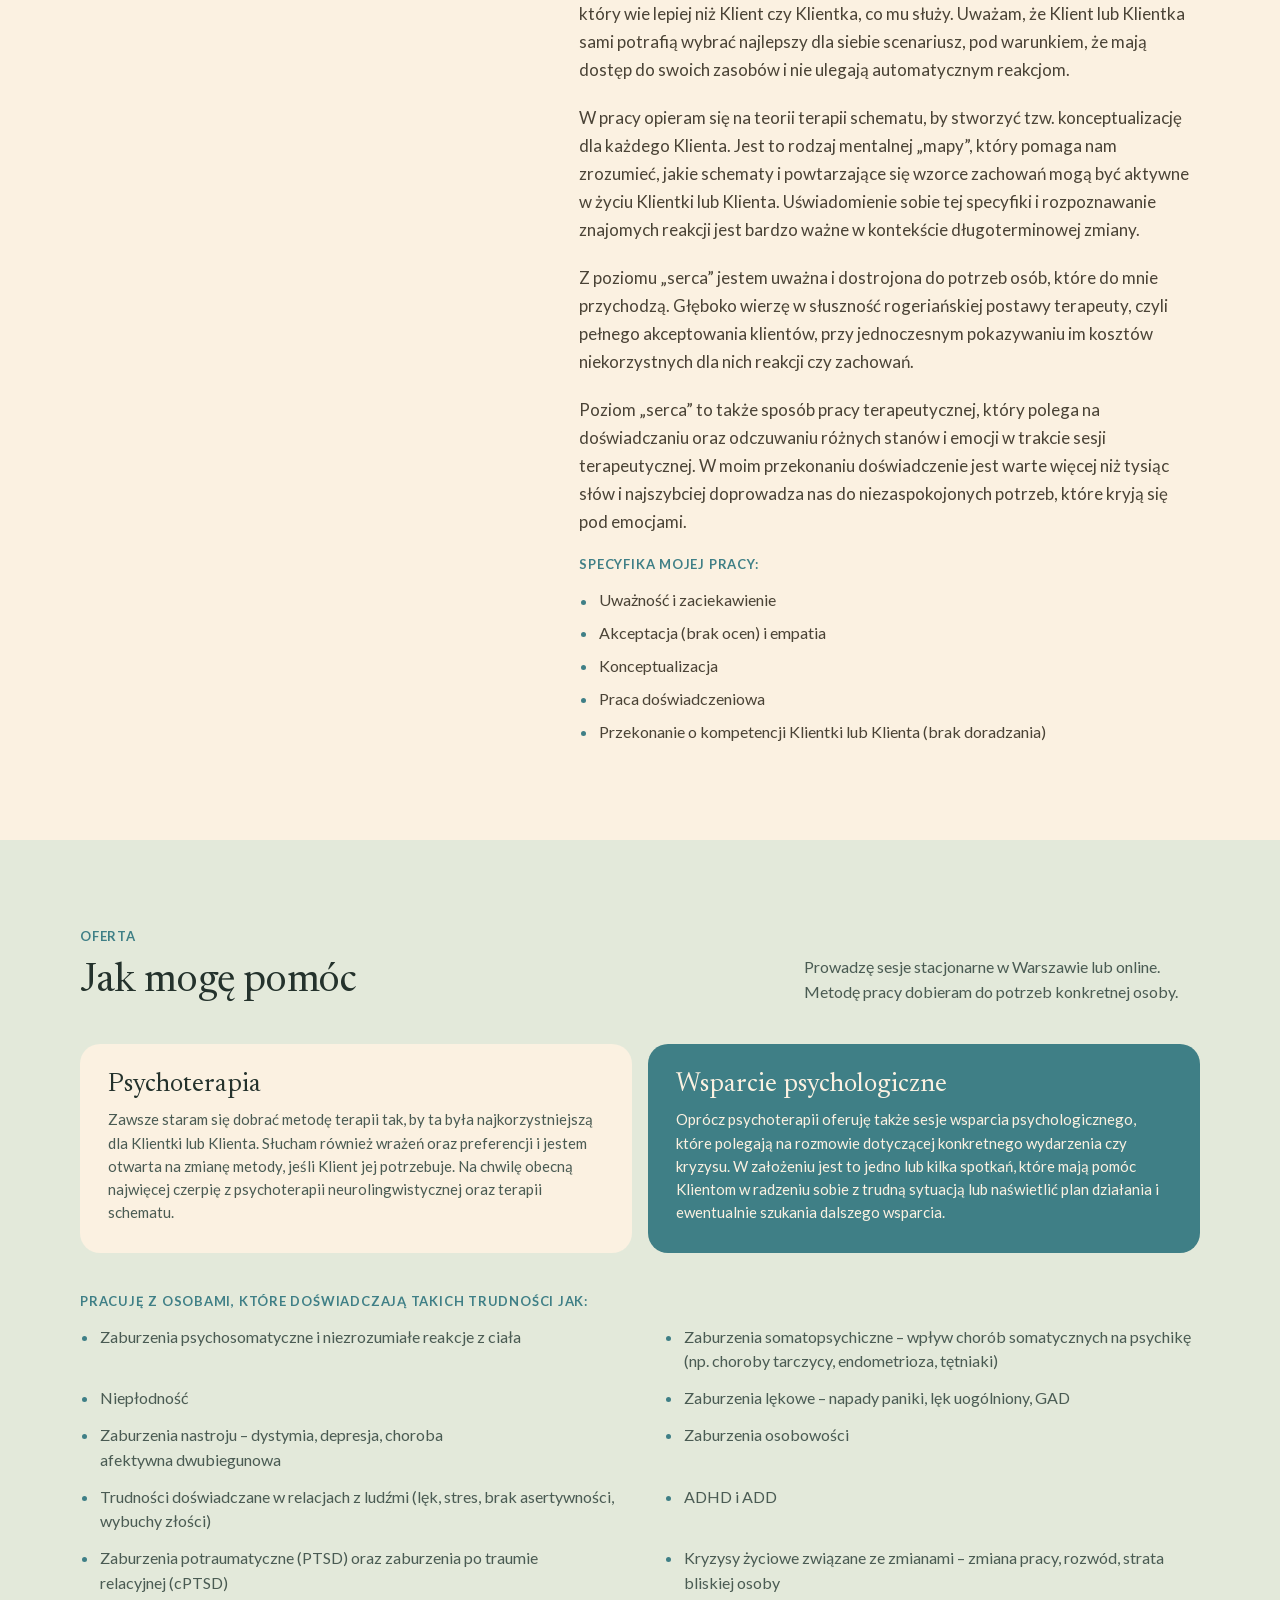
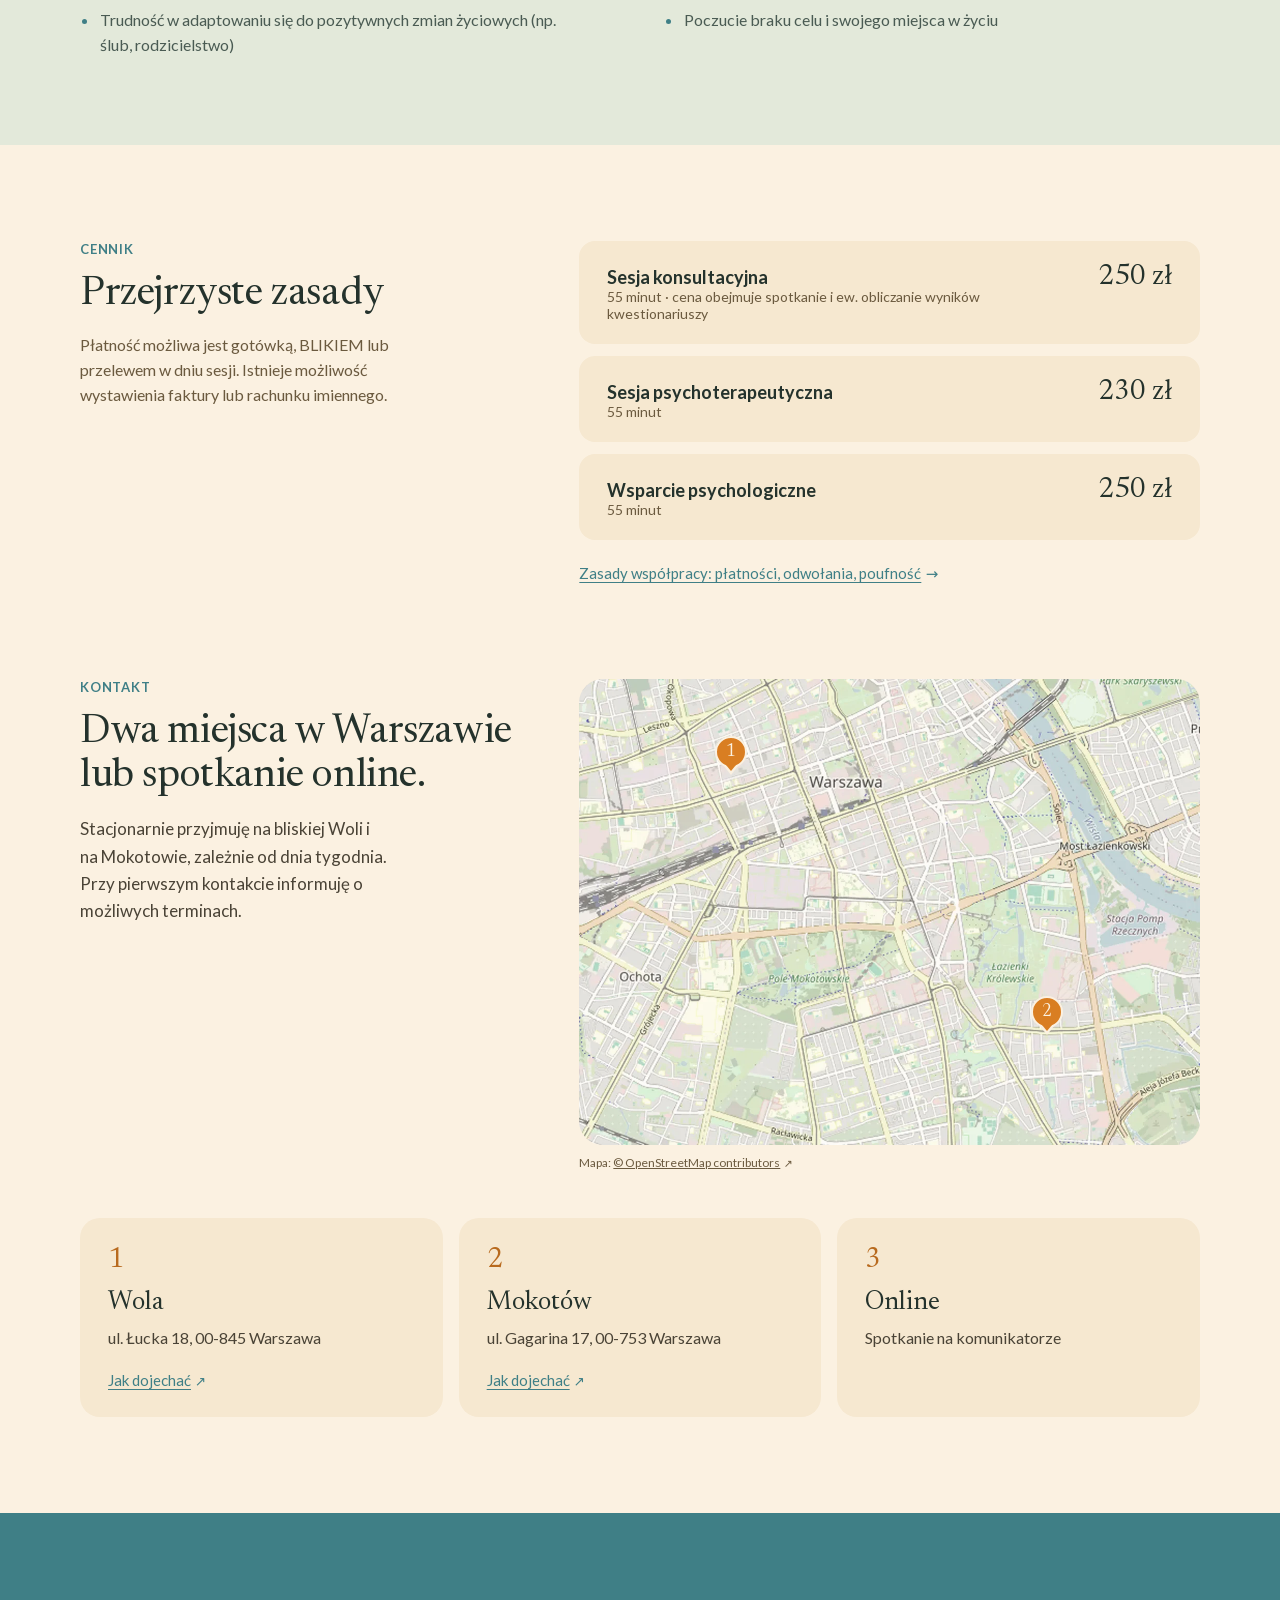
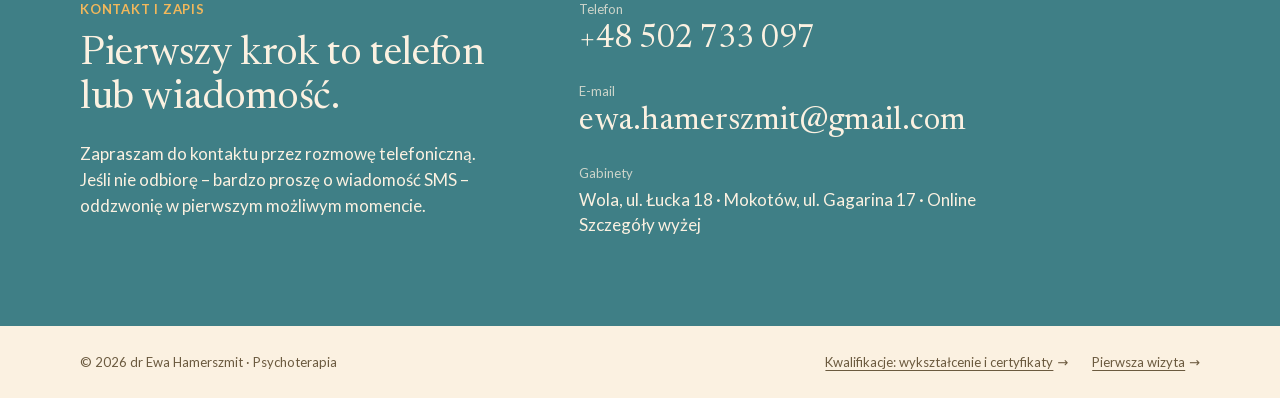
==== commit 6dde81b0: "Hero: „Prowadzę psychoterapię indywidualną osób dorosłych” Zdanie od właściciela, dopisane po przeds" ====
--- a/index.html
+++ b/index.html
@@ -185,7 +185,7 @@
     <div>
       <p class="eyebrow eyebrow--hero">DR EWA HAMERSZMIT · PSYCHOTERAPEUTKA · WARSZAWA I ONLINE</p>
       <h1 class="hero__title" id="hero-title">Wierzę, że psychoterapia to przede wszystkim autentyczne spotkanie <em>człowieka&nbsp;z człowiekiem</em>.</h1>
-      <p class="hero__lead">Nazywam się Ewa Hamerszmit i jestem psychologiem oraz psychoterapeutką, a także doktorem nauk społecznych.</p>
+      <p class="hero__lead">Nazywam się Ewa Hamerszmit i jestem psychologiem oraz psychoterapeutką, a także doktorem nauk społecznych. Prowadzę psychoterapię indywidualną osób dorosłych.</p>
       <div class="hero__actions">
         <a class="btn" href="#kontakt">Umów pierwszą wizytę</a>
         <!-- TODO: klientka — potwierdzić, że numer BLIK to też numer kontaktowy -->
--- a/css/styles.css
+++ b/css/styles.css
@@ -477,13 +477,17 @@
 
 .price {
   display: flex;
+  flex-wrap: wrap;
   justify-content: space-between;
   align-items: baseline;
-  gap: 24px;
+  gap: 4px 24px;
   background: var(--row);
   border-radius: 16px;
   padding: 22px 28px;
 }
+/* Nazwa zawija się w swojej kolumnie; na bardzo wąskich ekranach (<375 px) kwota schodzi pod nazwę,
+   zamiast rozpychać stronę w poziomie. */
+.price > :first-child { flex: 1 1 10rem; min-width: 0; }
 .price__name { font-size: 18px; font-weight: 700; }
 .price__meta { font-size: 14px; color: var(--muted); }
 .price__amount {
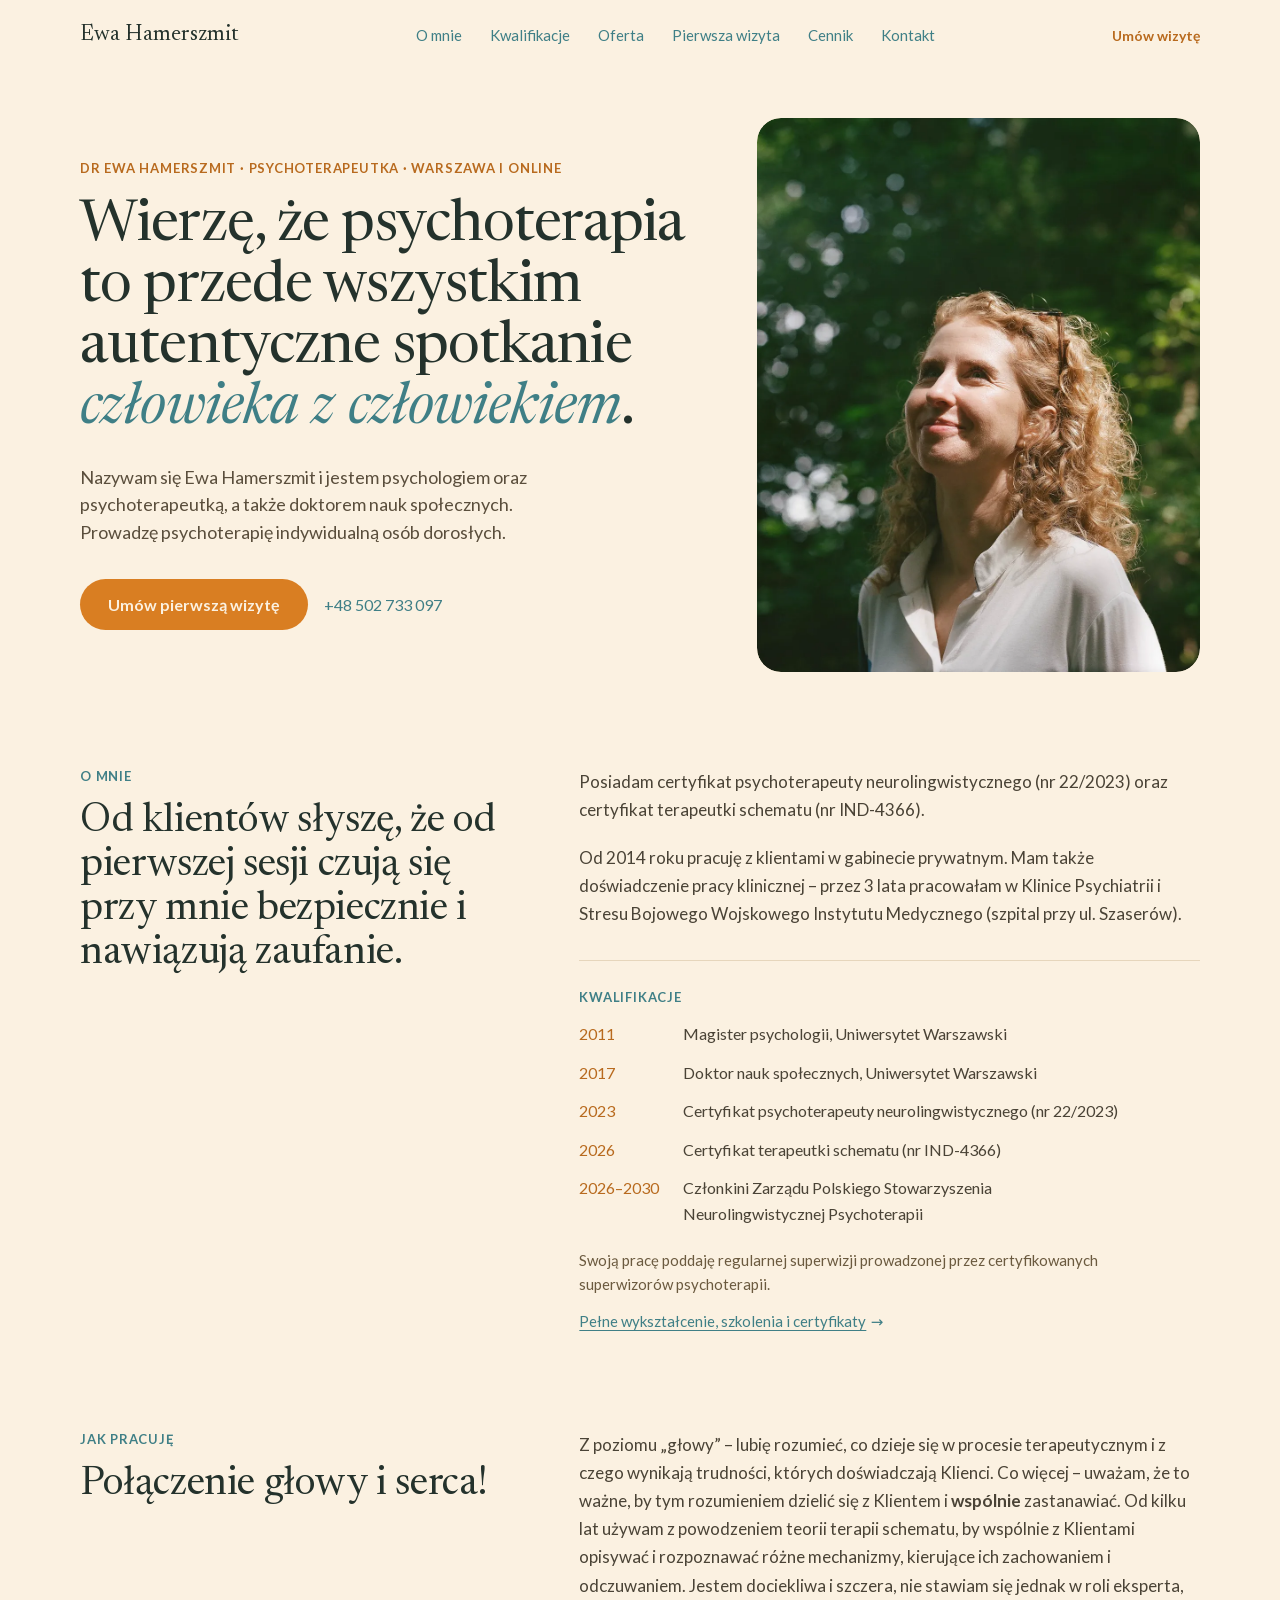
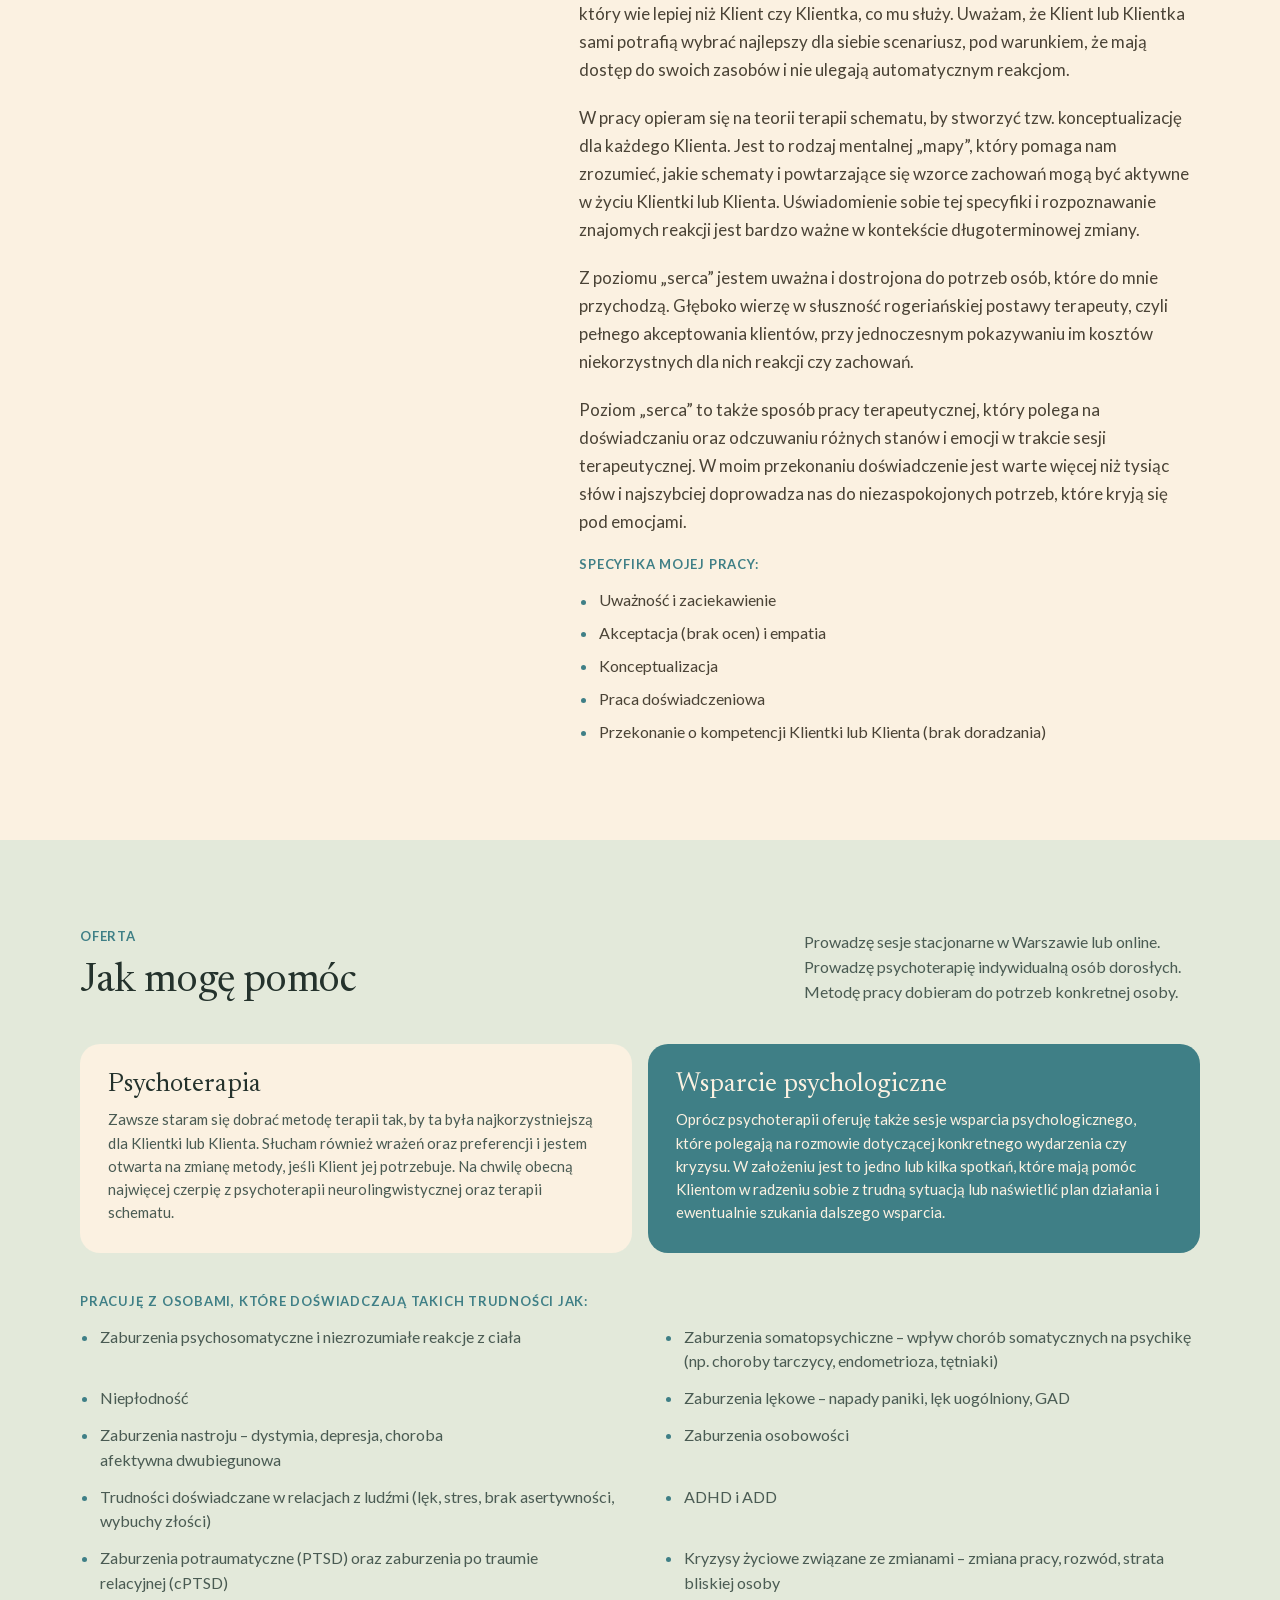
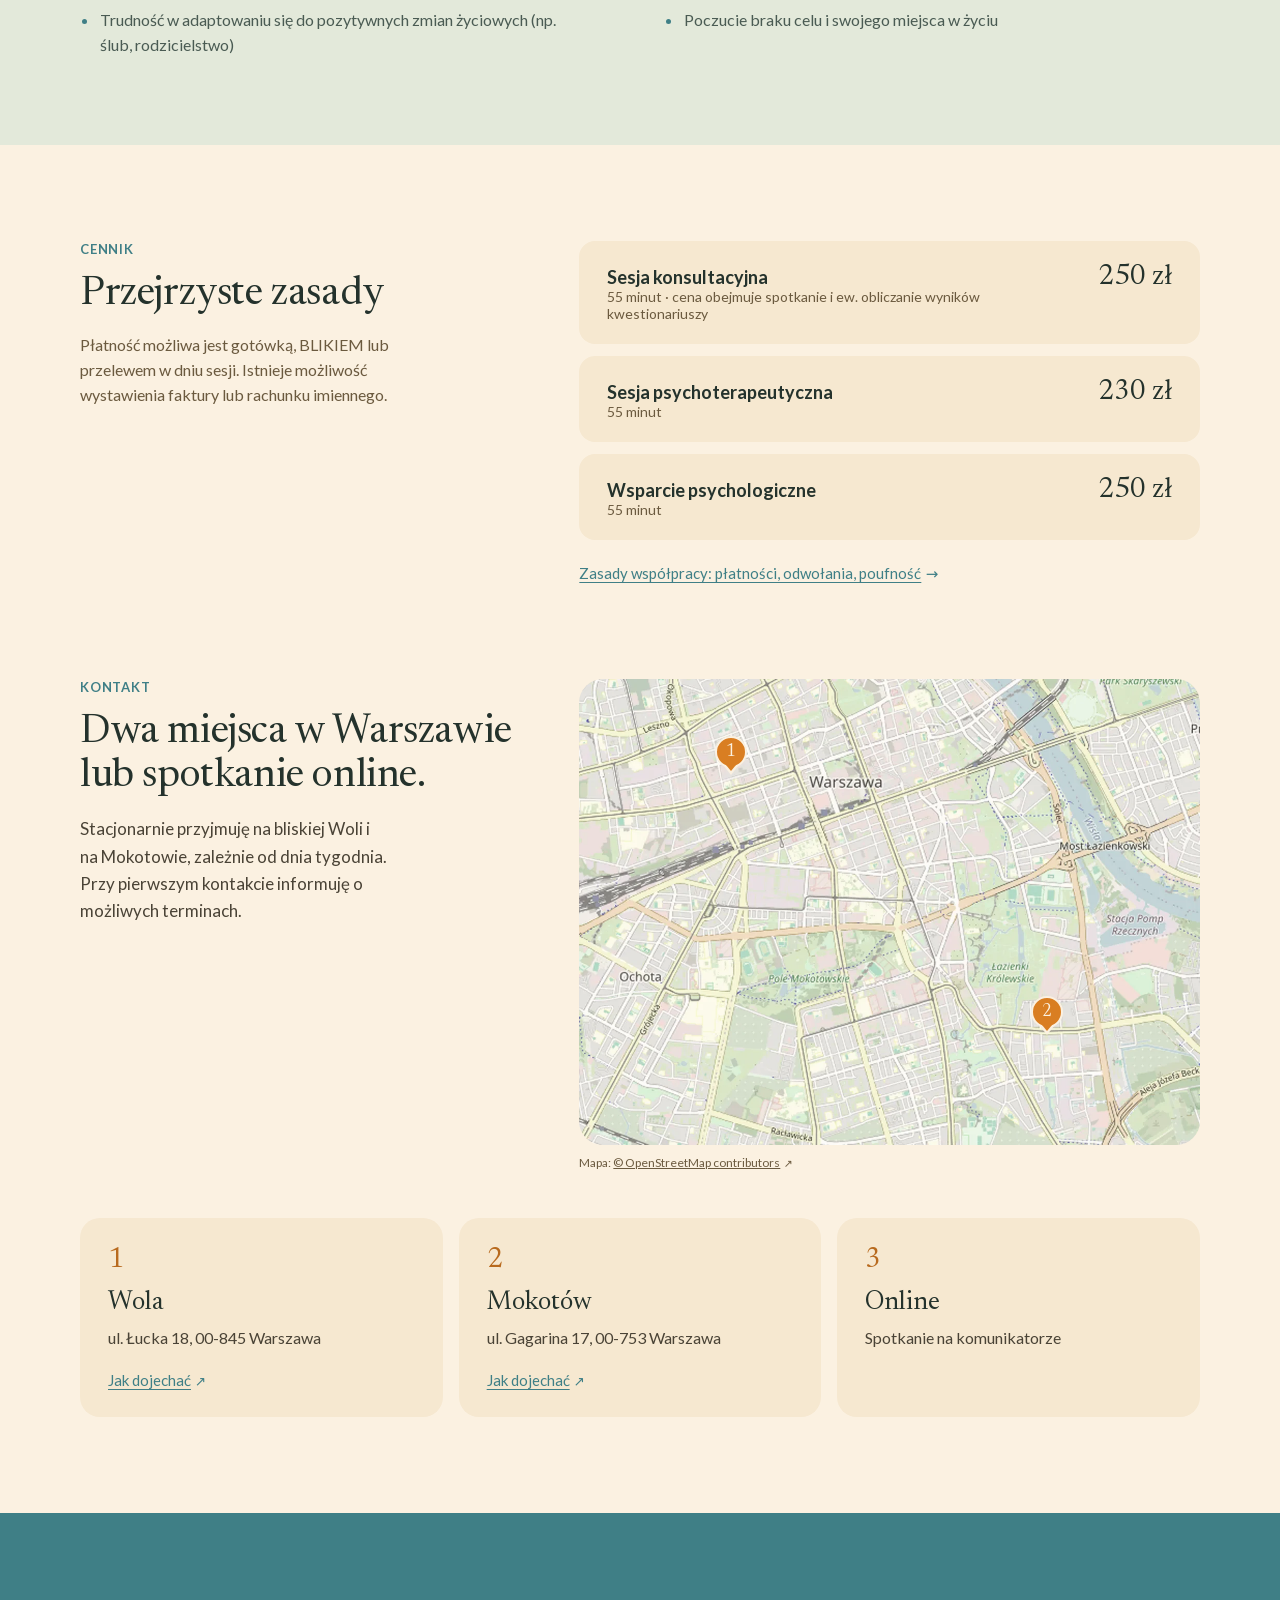
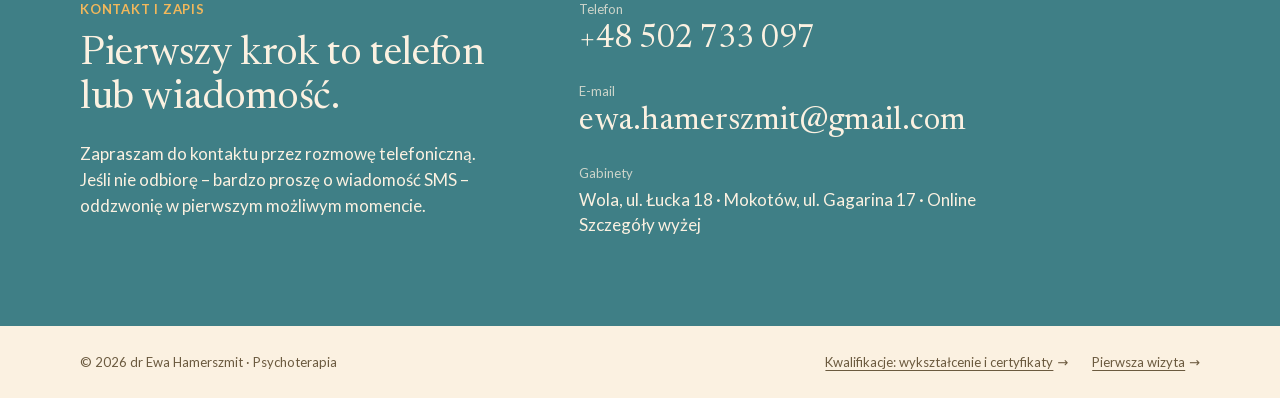
==== commit 94d131b5: "Psychoterapia indywidualna osób dorosłych: opis w Google i wstęp Oferty - meta description, og:descr" ====
--- a/index.html
+++ b/index.html
@@ -5,14 +5,14 @@
 <meta name="viewport" content="width=device-width, initial-scale=1">
 
 <title>dr Ewa Hamerszmit — psychoterapeutka w Warszawie i online</title>
-<meta name="description" content="Psychoterapia neurolingwistyczna i terapia schematu dla dorosłych. Dr Ewa Hamerszmit, psycholog i psychoterapeutka. Gabinety w Warszawie oraz spotkania online.">
+<meta name="description" content="Psychoterapia indywidualna osób dorosłych: terapia schematu i psychoterapia neurolingwistyczna. Dr Ewa Hamerszmit, psycholog i psychoterapeutka. Gabinety w Warszawie (Wola, Mokotów) i spotkania online.">
 
 <link rel="canonical" href="https://ewa.hamerszmit.com/">
 
 <meta property="og:type" content="website">
 <meta property="og:locale" content="pl_PL">
 <meta property="og:title" content="dr Ewa Hamerszmit — psychoterapeutka w Warszawie i online">
-<meta property="og:description" content="Psychoterapia neurolingwistyczna i terapia schematu dla dorosłych. Gabinety w Warszawie oraz spotkania online.">
+<meta property="og:description" content="Psychoterapia indywidualna osób dorosłych. Gabinety w Warszawie (Wola, Mokotów) i spotkania online.">
 <meta property="og:url" content="https://ewa.hamerszmit.com/">
 <meta property="og:image" content="https://ewa.hamerszmit.com/og-image.jpg">
 <meta property="og:image:width" content="1200">
@@ -36,7 +36,7 @@
   "@type": ["MedicalBusiness", "LocalBusiness"],
   "@id": "https://ewa.hamerszmit.com/#gabinet",
   "name": "Ewa Hamerszmit — psychoterapia",
-  "description": "Psychoterapia neurolingwistyczna i terapia schematu dla dorosłych. Gabinety w Warszawie (Wola, Mokotów) oraz spotkania online.",
+  "description": "Psychoterapia indywidualna osób dorosłych: terapia schematu i psychoterapia neurolingwistyczna. Dr Ewa Hamerszmit, psycholog i psychoterapeutka. Gabinety w Warszawie (Wola, Mokotów) i spotkania online.",
   "url": "https://ewa.hamerszmit.com/",
   "telephone": "+48502733097",
   "email": "ewa.hamerszmit@gmail.com",
@@ -262,7 +262,7 @@
           <p class="eyebrow">OFERTA</p>
           <h2 class="h2" id="oferta-title">Jak mogę pomóc</h2>
         </div>
-        <p class="offer__intro">Prowadzę sesje stacjonarne w Warszawie lub online. Metodę pracy dobieram do potrzeb konkretnej osoby.</p>
+        <p class="offer__intro">Prowadzę sesje stacjonarne w Warszawie lub online. Prowadzę psychoterapię indywidualną osób dorosłych. Metodę pracy dobieram do potrzeb konkretnej osoby.</p>
       </div>
       <ul class="offer offer--2">
         <li class="card">
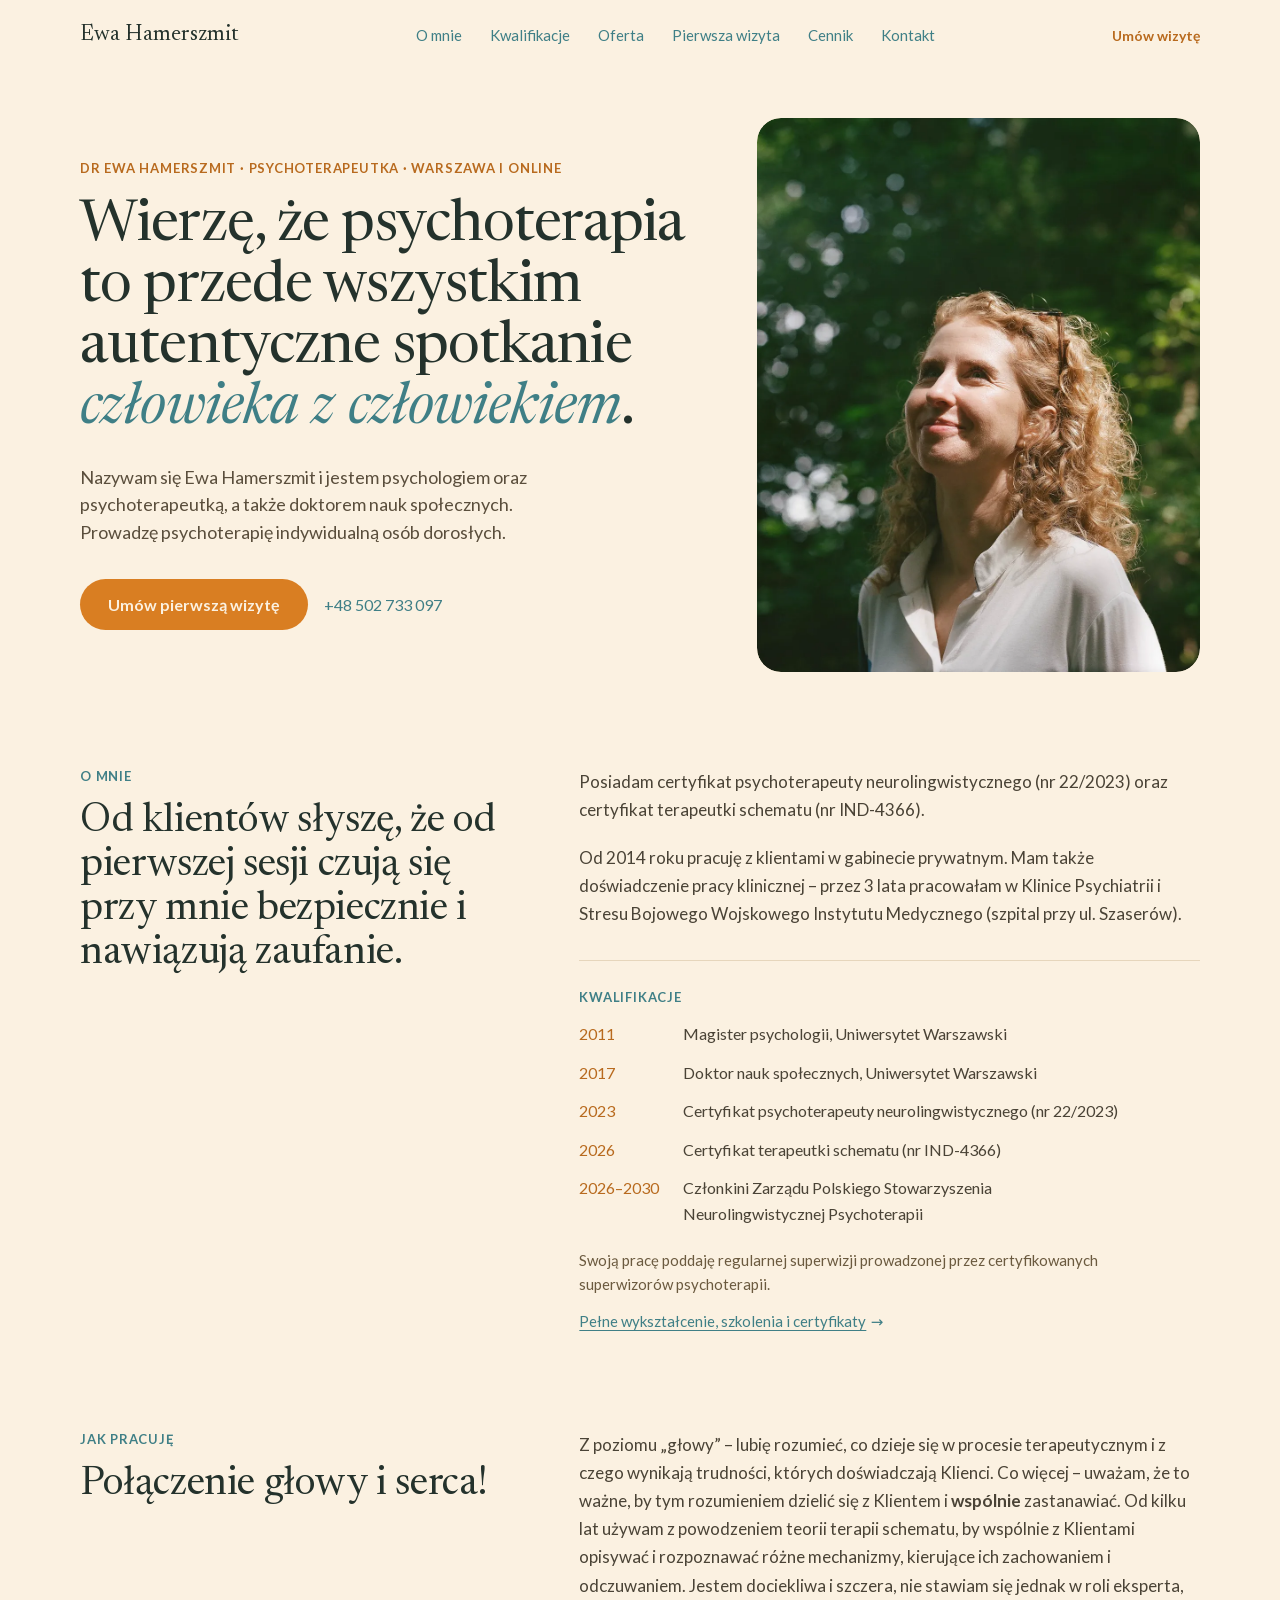
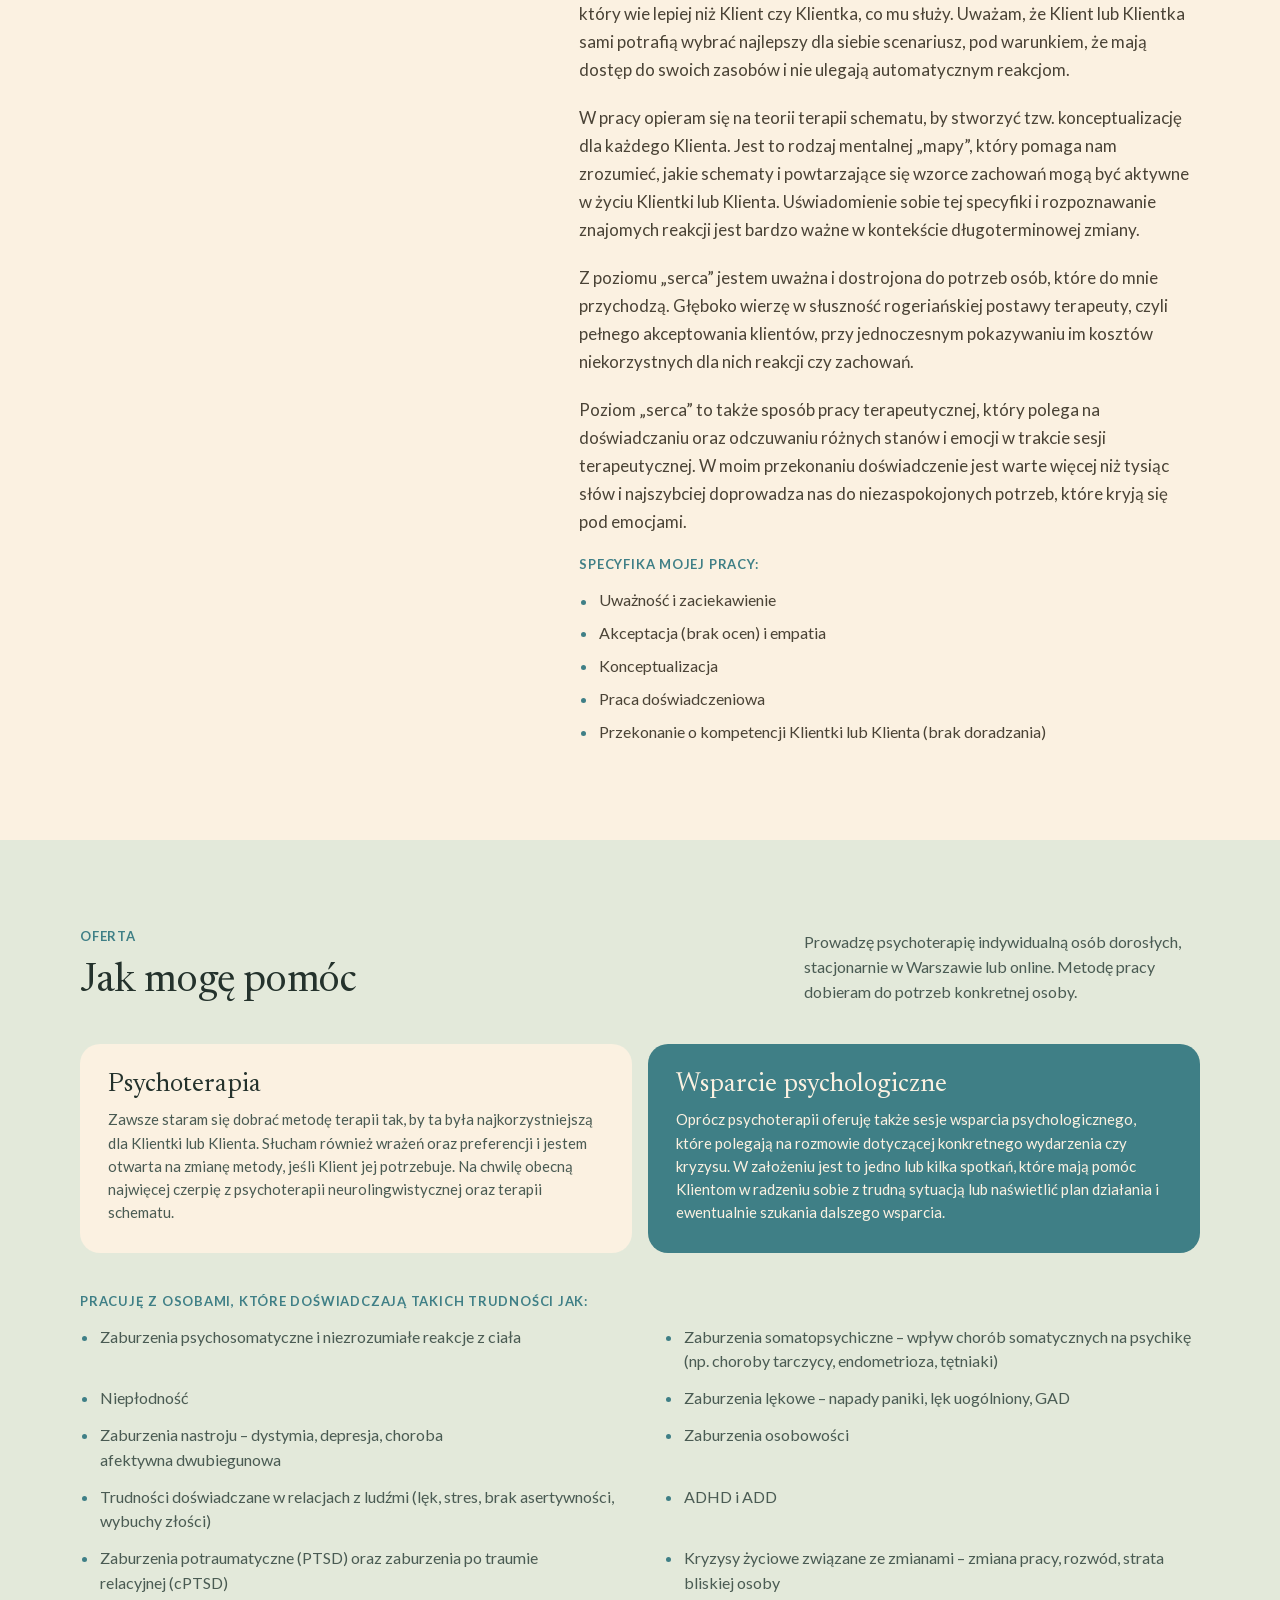
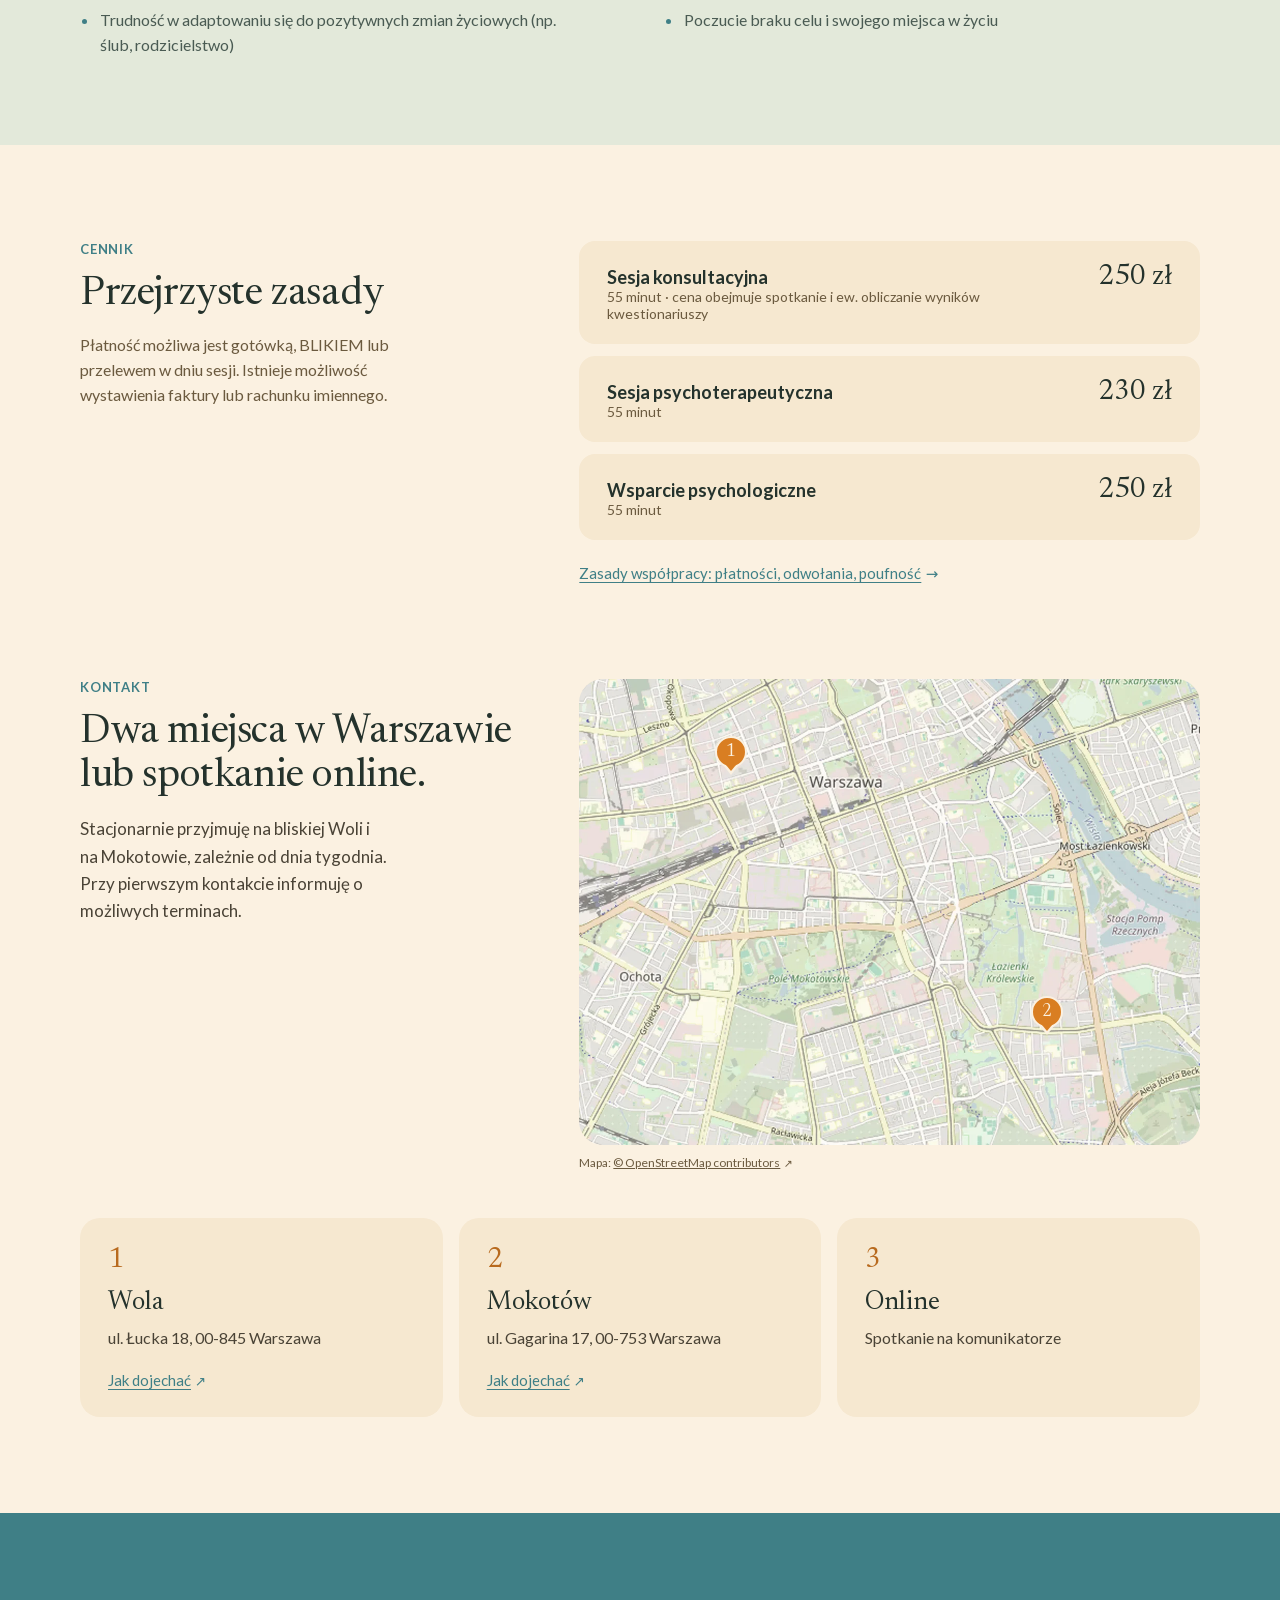
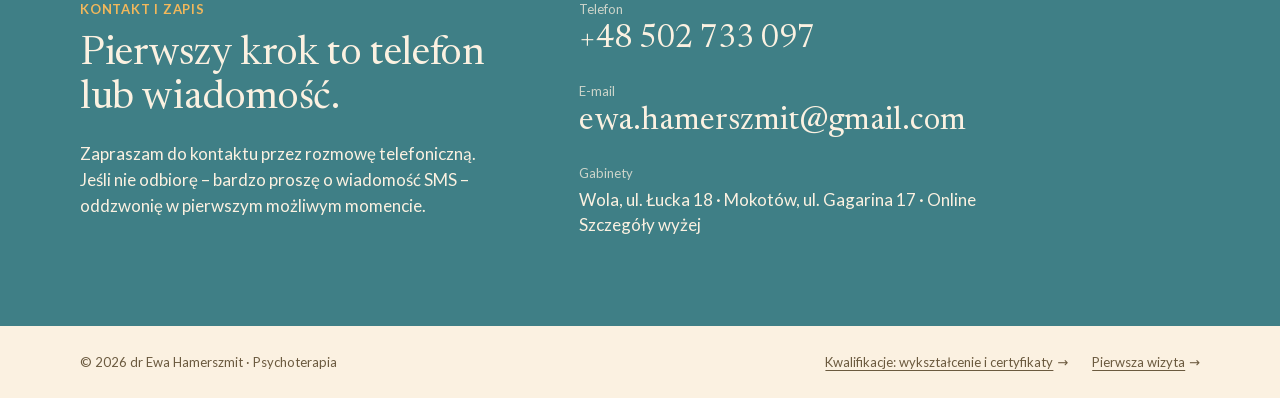
==== commit e04f972e: "Oferta: jedno zdanie o formie pracy zamiast dwóch „Prowadzę psychoterapię indywidualną osób dorosłyc" ====
--- a/index.html
+++ b/index.html
@@ -262,7 +262,7 @@
           <p class="eyebrow">OFERTA</p>
           <h2 class="h2" id="oferta-title">Jak mogę pomóc</h2>
         </div>
-        <p class="offer__intro">Prowadzę sesje stacjonarne w Warszawie lub online. Prowadzę psychoterapię indywidualną osób dorosłych. Metodę pracy dobieram do potrzeb konkretnej osoby.</p>
+        <p class="offer__intro">Prowadzę psychoterapię indywidualną osób dorosłych, stacjonarnie w Warszawie lub online. Metodę pracy dobieram do potrzeb konkretnej osoby.</p>
       </div>
       <ul class="offer offer--2">
         <li class="card">
